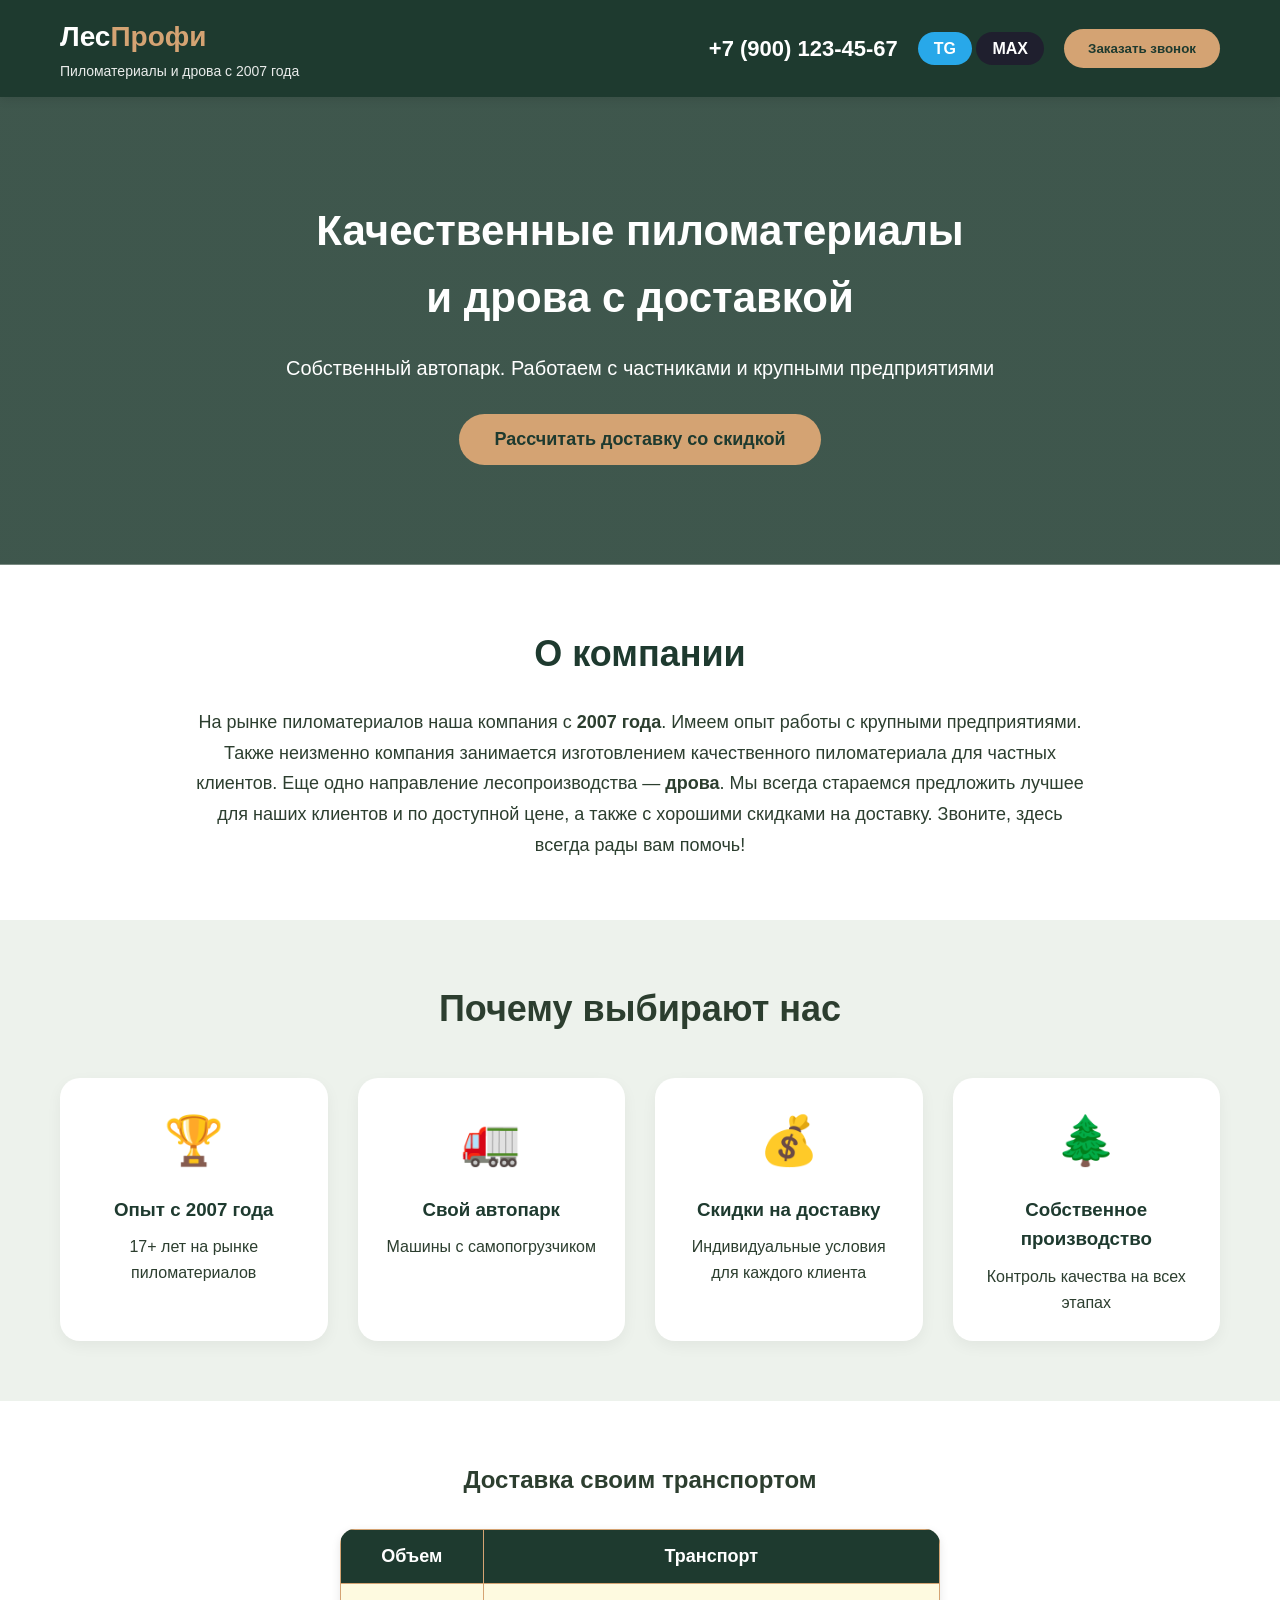
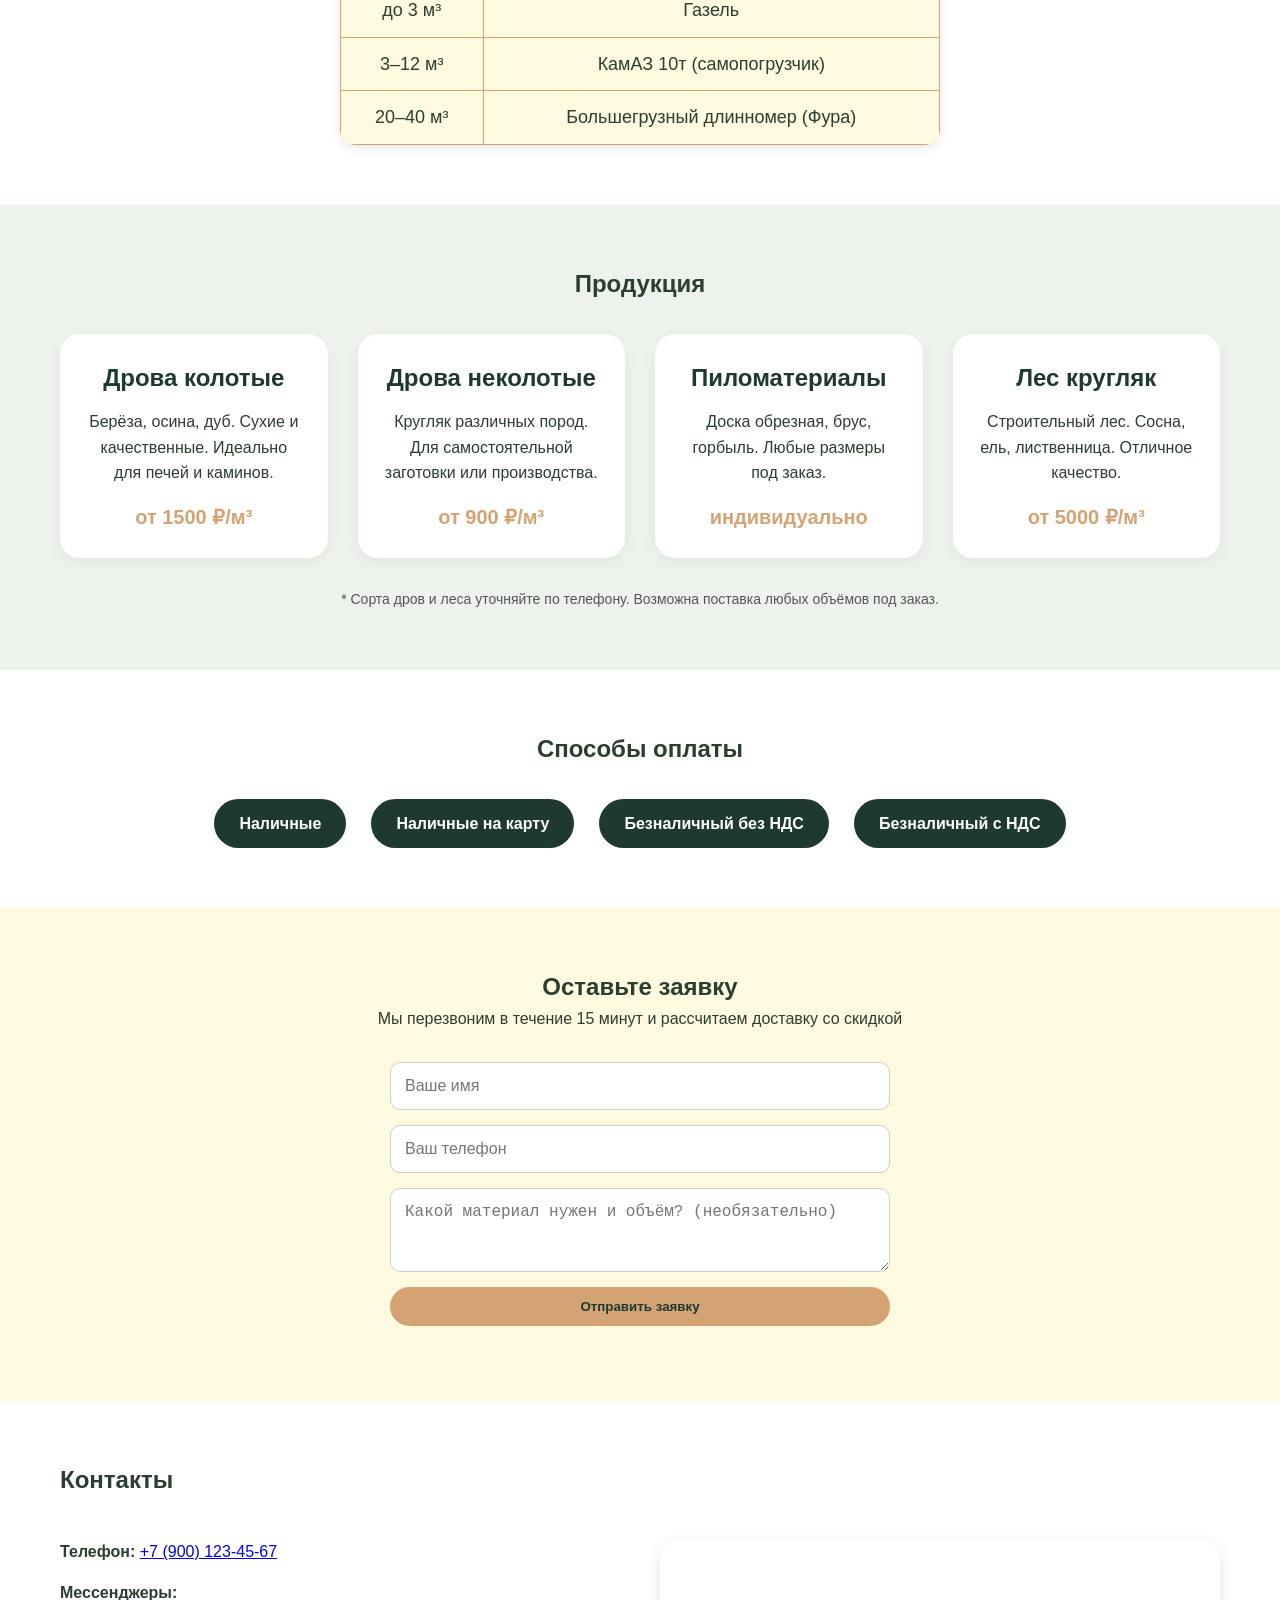
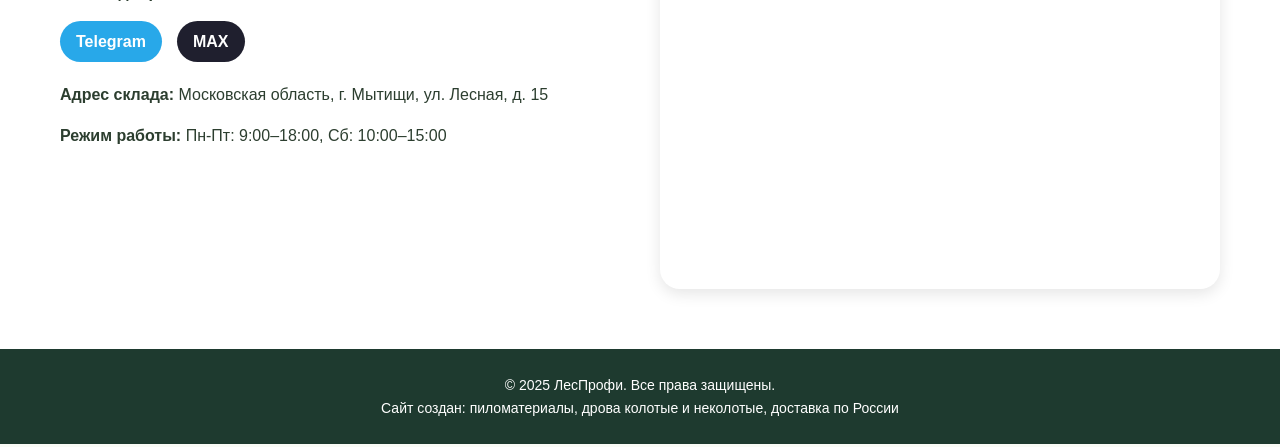
==== index.html @ 60902f4e "first commit" ====
<!DOCTYPE html>
<html lang="ru">
<head>
    <meta charset="UTF-8">
    <meta name="viewport" content="width=device-width, initial-scale=1.0, viewport-fit=cover">
    <title>Пиломатериалы и дрова | Доставка по России</title>
    <link rel="stylesheet" href="style.css">
    <!-- Яндекс Карты -->
    <script src="https://api-maps.yandex.ru/2.1/?apikey=ваш_ключ&lang=ru_RU" type="text/javascript"></script>
</head>
<body>

    <header class="header">
        <div class="container">
            <div class="header-content">
                <div class="logo">
                    <h1>Лес<span>Профи</span></h1>
                    <p>Пиломатериалы и дрова с 2007 года</p>
                </div>
                <div class="header-contacts">
                    <a href="tel:+79001234567" class="phone">+7 (900) 123-45-67</a>
                    <div class="messengers">
                        <a href="https://t.me/lesprofi" target="_blank" class="messenger-link tg" title="Telegram">TG</a>
                        <a href="https://im.max.ru/lesprofi" target="_blank" class="messenger-link max" title="MAX">MAX</a>
                    </div>
                    <button class="callback-btn" id="openFormBtn">Заказать звонок</button>
                </div>
            </div>
        </div>
    </header>

    <main>
        <!-- Герой секция -->
        <section class="hero">
            <div class="container">
                <h2>Качественные пиломатериалы<br>и дрова с доставкой</h2>
                <p>Собственный автопарк. Работаем с частниками и крупными предприятиями</p>
                <button class="hero-btn" id="heroFormBtn">Рассчитать доставку со скидкой</button>
            </div>
        </section>

        <!-- О нас -->
        <section class="about">
            <div class="container">
                <h2>О компании</h2>
                <p class="about-text">На рынке пиломатериалов наша компания с <strong>2007 года</strong>. Имеем опыт работы с крупными предприятиями. Также неизменно компания занимается изготовлением качественного пиломатериала для частных клиентов. Еще одно направление лесопроизводства — <strong>дрова</strong>. Мы всегда стараемся предложить лучшее для наших клиентов и по доступной цене, а также с хорошими скидками на доставку. Звоните, здесь всегда рады вам помочь!</p>
            </div>
        </section>

        <!-- Преимущества -->
        <section class="advantages">
            <div class="container">
                <h2>Почему выбирают нас</h2>
                <div class="advantages-grid">
                    <div class="advantage-item">
                        <div class="advantage-icon">🏆</div>
                        <h3>Опыт с 2007 года</h3>
                        <p>17+ лет на рынке пиломатериалов</p>
                    </div>
                    <div class="advantage-item">
                        <div class="advantage-icon">🚛</div>
                        <h3>Свой автопарк</h3>
                        <p>Машины с самопогрузчиком</p>
                    </div>
                    <div class="advantage-item">
                        <div class="advantage-icon">💰</div>
                        <h3>Скидки на доставку</h3>
                        <p>Индивидуальные условия для каждого клиента</p>
                    </div>
                    <div class="advantage-item">
                        <div class="advantage-icon">🌲</div>
                        <h3>Собственное производство</h3>
                        <p>Контроль качества на всех этапах</p>
                    </div>
                </div>
            </div>
        </section>

        <!-- Доставка (таблица) -->
        <section class="delivery">
            <div class="container">
                <h2>Доставка своим транспортом</h2>
                <table class="delivery-table">
                    <thead>
                        <tr><th>Объем</th><th>Транспорт</th></tr>
                    </thead>
                    <tbody>
                        <tr><td>до 3 м³</td><td>Газель</td></tr>
                        <tr><td>3–12 м³</td><td>КамАЗ 10т (самопогрузчик)</td></tr>
                        <tr><td>20–40 м³</td><td>Большегрузный длинномер (Фура)</td></tr>
                    </tbody>
                </table>
            </div>
        </section>

        <!-- Продукция (лес и дрова) -->
        <section class="products">
            <div class="container">
                <h2>Продукция</h2>
                <div class="products-grid">
                    <div class="product-card">
                        <h3>Дрова колотые</h3>
                        <p>Берёза, осина, дуб. Сухие и качественные. Идеально для печей и каминов.</p>
                        <span class="price">от 1500 ₽/м³</span>
                    </div>
                    <div class="product-card">
                        <h3>Дрова неколотые</h3>
                        <p>Кругляк различных пород. Для самостоятельной заготовки или производства.</p>
                        <span class="price">от 900 ₽/м³</span>
                    </div>
                    <div class="product-card">
                        <h3>Пиломатериалы</h3>
                        <p>Доска обрезная, брус, горбыль. Любые размеры под заказ.</p>
                        <span class="price">индивидуально</span>
                    </div>
                    <div class="product-card">
                        <h3>Лес кругляк</h3>
                        <p>Строительный лес. Сосна, ель, лиственница. Отличное качество.</p>
                        <span class="price">от 5000 ₽/м³</span>
                    </div>
                </div>
                <p class="products-note">* Сорта дров и леса уточняйте по телефону. Возможна поставка любых объёмов под заказ.</p>
            </div>
        </section>

        <!-- Оплата -->
        <section class="payment">
            <div class="container">
                <h2>Способы оплаты</h2>
                <div class="payment-methods">
                    <span>Наличные</span>
                    <span>Наличные на карту</span>
                    <span>Безналичный без НДС</span>
                    <span>Безналичный с НДС</span>
                </div>
            </div>
        </section>

        <!-- Форма обратной связи -->
        <section class="callback-form" id="formSection">
            <div class="container">
                <h2>Оставьте заявку</h2>
                <p>Мы перезвоним в течение 15 минут и рассчитаем доставку со скидкой</p>
                <form id="contactForm">
                    <input type="text" name="name" placeholder="Ваше имя" required>
                    <input type="tel" name="phone" placeholder="Ваш телефон" required>
                    <textarea name="message" placeholder="Какой материал нужен и объём? (необязательно)" rows="3"></textarea>
                    <button type="submit" class="submit-btn">Отправить заявку</button>
                </form>
                <div id="formMessage" class="form-message"></div>
            </div>
        </section>

        <!-- Контакты и карта -->
        <section class="contacts">
            <div class="container">
                <h2>Контакты</h2>
                <div class="contacts-wrapper">
                    <div class="contacts-info">
                        <p><strong>Телефон:</strong> <a href="tel:+79001234567">+7 (900) 123-45-67</a></p>
                        <p><strong>Мессенджеры:</strong></p>
                        <div class="messengers-big">
                            <a href="https://t.me/lesprofi" target="_blank" class="messenger-link tg">Telegram</a>
                            <a href="https://im.max.ru/lesprofi" target="_blank" class="messenger-link max">MAX</a>
                        </div>
                        <p><strong>Адрес склада:</strong> Московская область, г. Мытищи, ул. Лесная, д. 15</p>
                        <p><strong>Режим работы:</strong> Пн-Пт: 9:00–18:00, Сб: 10:00–15:00</p>
                    </div>
                    <div id="map" class="map-container"></div>
                </div>
            </div>
        </section>
    </main>

    <footer class="footer">
        <div class="container">
            <p>© 2025 ЛесПрофи. Все права защищены.</p>
            <p>Сайт создан: пиломатериалы, дрова колотые и неколотые, доставка по России</p>
        </div>
    </footer>

    <!-- Модальное окно формы (дублирует форму для удобства) -->
    <div id="modalForm" class="modal">
        <div class="modal-content">
            <span class="close">&times;</span>
            <h3>Быстрая заявка</h3>
            <form id="modalContactForm">
                <input type="text" name="name" placeholder="Ваше имя" required>
                <input type="tel" name="phone" placeholder="Ваш телефон" required>
                <textarea name="message" placeholder="Объём и тип материала" rows="3"></textarea>
                <button type="submit" class="submit-btn">Перезвоните мне</button>
            </form>
        </div>
    </div>

    <script src="script.js"></script>
</body>
</html>
---- style.css ----
* {
    margin: 0;
    padding: 0;
    box-sizing: border-box;
}

body {
    font-family: 'Segoe UI', Tahoma, Geneva, Verdana, sans-serif;
    line-height: 1.6;
    color: #2c3e2f;
    background-color: #f9fbf6;
}

.container {
    max-width: 1200px;
    margin: 0 auto;
    padding: 0 20px;
}

/* Header */
.header {
    background: #1e3a2f;
    color: white;
    padding: 15px 0;
    position: sticky;
    top: 0;
    z-index: 100;
    box-shadow: 0 2px 10px rgba(0,0,0,0.1);
}

.header-content {
    display: flex;
    justify-content: space-between;
    align-items: center;
    flex-wrap: wrap;
    gap: 20px;
}

.logo h1 {
    font-size: 28px;
}
.logo h1 span {
    color: #d4a373;
}
.logo p {
    font-size: 14px;
    opacity: 0.9;
}

.header-contacts {
    display: flex;
    align-items: center;
    gap: 20px;
    flex-wrap: wrap;
}

.phone {
    color: white;
    text-decoration: none;
    font-size: 22px;
    font-weight: bold;
}
.phone:hover {
    color: #d4a373;
}

.messenger-link {
    text-decoration: none;
    padding: 8px 16px;
    border-radius: 30px;
    font-weight: bold;
    transition: 0.3s;
}
.messenger-link.tg {
    background: #28a8e9;
    color: white;
}
.messenger-link.max {
    background: #1f1f2e;
    color: white;
}
.messenger-link:hover {
    opacity: 0.8;
    transform: scale(1.05);
}

.callback-btn, .hero-btn, .submit-btn {
    background: #d4a373;
    color: #1e3a2f;
    border: none;
    padding: 12px 24px;
    border-radius: 40px;
    font-weight: bold;
    cursor: pointer;
    transition: 0.3s;
}
.callback-btn:hover, .hero-btn:hover, .submit-btn:hover {
    background: #b5835a;
    color: white;
    transform: translateY(-2px);
}

/* Hero */
.hero {
    background: linear-gradient(rgba(30,58,47,0.85), rgba(30,58,47,0.85)), url('https://images.unsplash.com/photo-1542332213-31f873480e1f?w=1200');
    background-size: cover;
    background-position: center;
    color: white;
    text-align: center;
    padding: 100px 20px;
}
.hero h2 {
    font-size: 42px;
    margin-bottom: 20px;
}
.hero p {
    font-size: 20px;
    margin-bottom: 30px;
}
.hero-btn {
    font-size: 18px;
    padding: 15px 35px;
}

/* About */
.about {
    padding: 60px 20px;
    background: white;
    text-align: center;
}
.about h2 {
    font-size: 36px;
    margin-bottom: 25px;
    color: #1e3a2f;
}
.about-text {
    max-width: 900px;
    margin: 0 auto;
    font-size: 18px;
    line-height: 1.7;
}

/* Advantages */
.advantages {
    padding: 60px 20px;
    background: #edf2ec;
    text-align: center;
}
.advantages h2 {
    font-size: 36px;
    margin-bottom: 40px;
}
.advantages-grid {
    display: grid;
    grid-template-columns: repeat(auto-fit, minmax(250px, 1fr));
    gap: 30px;
}
.advantage-item {
    background: white;
    padding: 25px;
    border-radius: 20px;
    box-shadow: 0 5px 15px rgba(0,0,0,0.05);
    transition: 0.3s;
}
.advantage-item:hover {
    transform: translateY(-10px);
}
.advantage-icon {
    font-size: 48px;
    margin-bottom: 15px;
}
.advantage-item h3 {
    margin-bottom: 10px;
    color: #1e3a2f;
}

/* Delivery table */
.delivery {
    padding: 60px 20px;
    background: white;
    text-align: center;
}
.delivery-table {
    width: 100%;
    max-width: 600px;
    margin: 30px auto 0;
    border-collapse: collapse;
    background: #fefae0;
    border-radius: 15px;
    overflow: hidden;
    box-shadow: 0 3px 10px rgba(0,0,0,0.1);
}
.delivery-table th, .delivery-table td {
    border: 1px solid #d4a373;
    padding: 12px;
    font-size: 18px;
}
.delivery-table th {
    background: #1e3a2f;
    color: white;
}

/* Products */
.products {
    padding: 60px 20px;
    background: #edf2ec;
    text-align: center;
}
.products-grid {
    display: grid;
    grid-template-columns: repeat(auto-fit, minmax(260px, 1fr));
    gap: 30px;
    margin: 30px 0;
}
.product-card {
    background: white;
    padding: 25px;
    border-radius: 20px;
    box-shadow: 0 5px 15px rgba(0,0,0,0.05);
}
.product-card h3 {
    color: #1e3a2f;
    margin-bottom: 12px;
    font-size: 24px;
}
.price {
    display: inline-block;
    margin-top: 15px;
    font-weight: bold;
    color: #d4a373;
    font-size: 20px;
}
.products-note {
    font-size: 14px;
    color: #555;
    margin-top: 20px;
}

/* Payment */
.payment {
    padding: 60px 20px;
    background: white;
    text-align: center;
}
.payment-methods {
    display: flex;
    justify-content: center;
    flex-wrap: wrap;
    gap: 25px;
    margin-top: 30px;
}
.payment-methods span {
    background: #1e3a2f;
    color: white;
    padding: 12px 25px;
    border-radius: 50px;
    font-weight: bold;
}

/* Callback form */
.callback-form {
    padding: 60px 20px;
    background: #fefae0;
    text-align: center;
}
#contactForm {
    max-width: 500px;
    margin: 30px auto 0;
    display: flex;
    flex-direction: column;
    gap: 15px;
}
#contactForm input, #contactForm textarea {
    padding: 14px;
    border: 1px solid #ccc;
    border-radius: 10px;
    font-size: 16px;
}
.form-message {
    margin-top: 15px;
    font-weight: bold;
    color: #1e3a2f;
}

/* Contacts & map */
.contacts {
    padding: 60px 20px;
    background: white;
}
.contacts-wrapper {
    display: grid;
    grid-template-columns: 1fr 1fr;
    gap: 40px;
    margin-top: 40px;
}
.contacts-info p {
    margin-bottom: 15px;
}
.messengers-big {
    display: flex;
    gap: 15px;
    margin: 10px 0 20px;
}
.map-container {
    height: 350px;
    border-radius: 20px;
    overflow: hidden;
    box-shadow: 0 5px 15px rgba(0,0,0,0.1);
}

/* Footer */
.footer {
    background: #1e3a2f;
    color: white;
    text-align: center;
    padding: 25px 0;
    font-size: 14px;
}

/* Modal */
.modal {
    display: none;
    position: fixed;
    z-index: 1000;
    left: 0;
    top: 0;
    width: 100%;
    height: 100%;
    background: rgba(0,0,0,0.5);
}
.modal-content {
    background: white;
    margin: 15% auto;
    padding: 30px;
    width: 90%;
    max-width: 450px;
    border-radius: 20px;
    position: relative;
}
.close {
    position: absolute;
    right: 20px;
    top: 15px;
    font-size: 28px;
    cursor: pointer;
}
.modal-content form {
    display: flex;
    flex-direction: column;
    gap: 15px;
    margin-top: 20px;
}
.modal-content input, .modal-content textarea {
    padding: 12px;
    border-radius: 10px;
    border: 1px solid #ccc;
}

/* Responsive */
@media (max-width: 768px) {
    .header-content {
        flex-direction: column;
        text-align: center;
    }
    .hero h2 {
        font-size: 28px;
    }
    .contacts-wrapper {
        grid-template-columns: 1fr;
    }
    .payment-methods {
        gap: 10px;
    }
    .payment-methods span {
        font-size: 14px;
        padding: 8px 16px;
    }
}
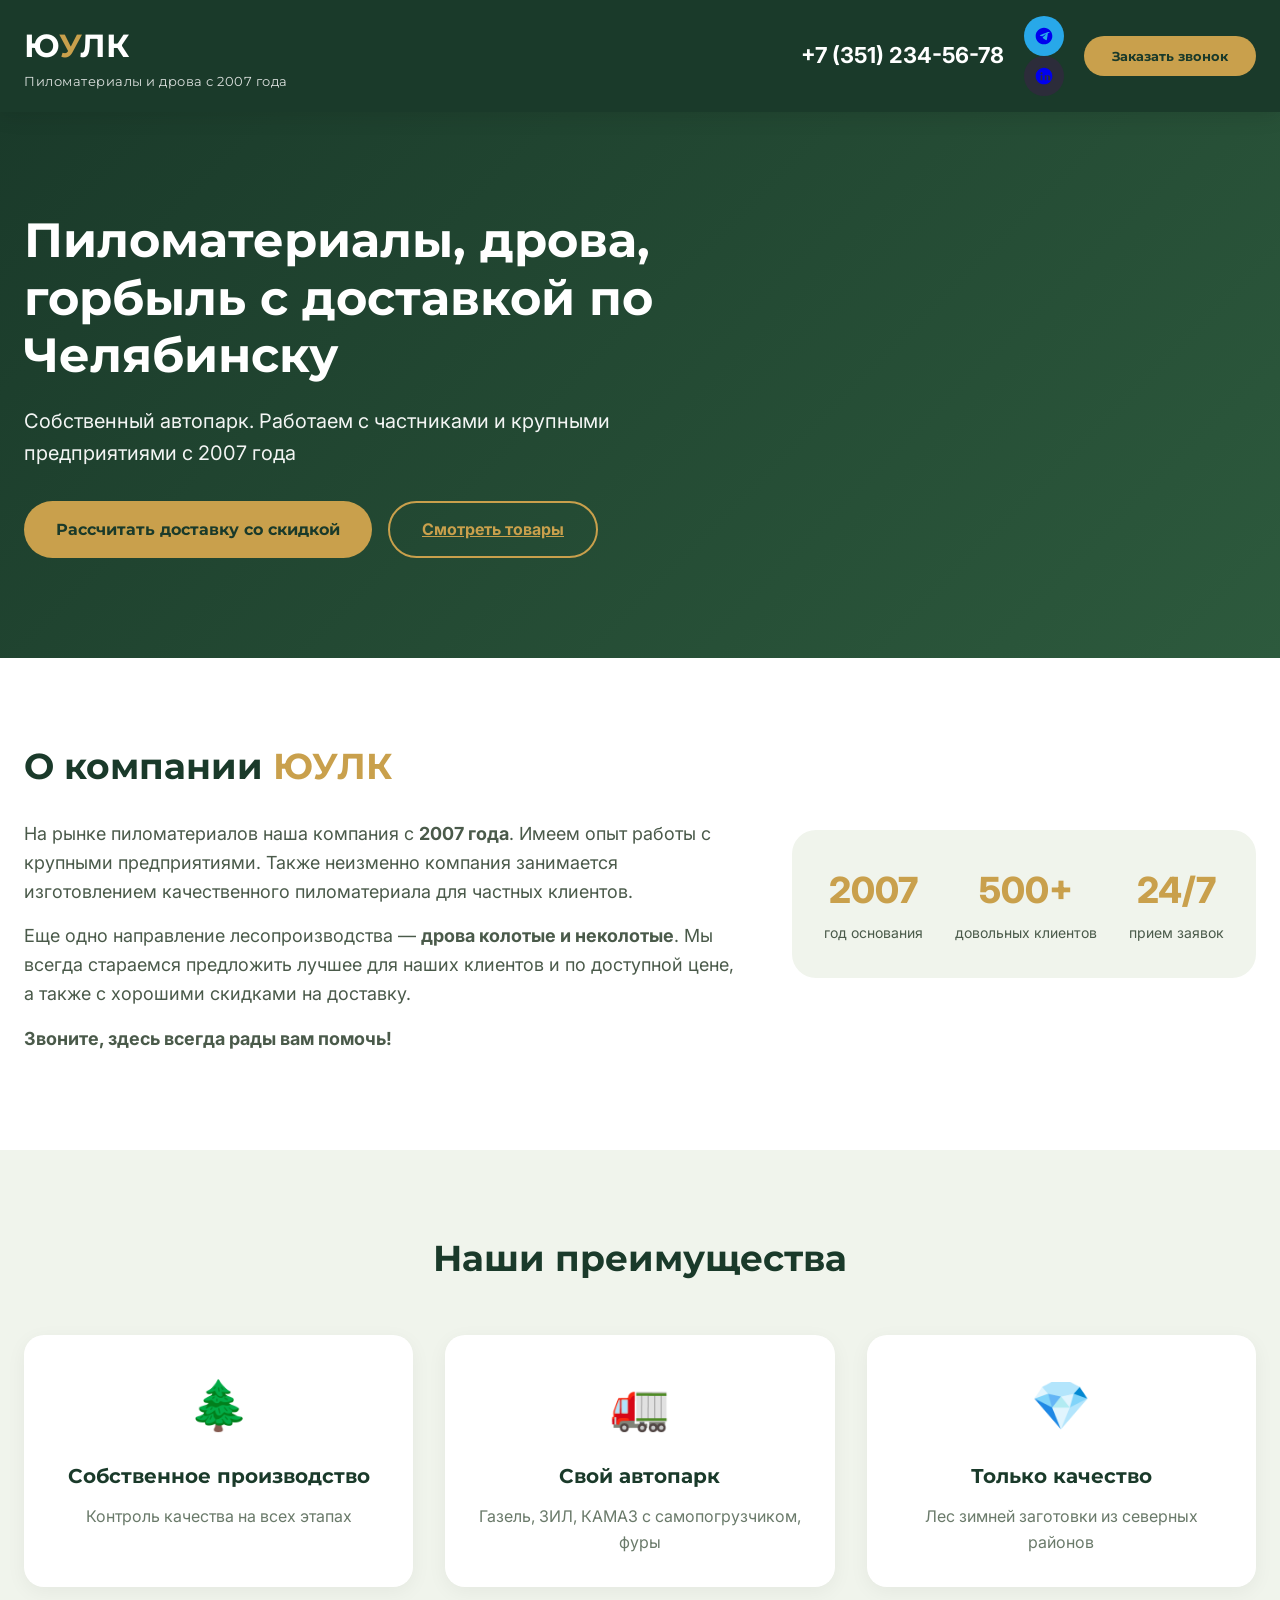
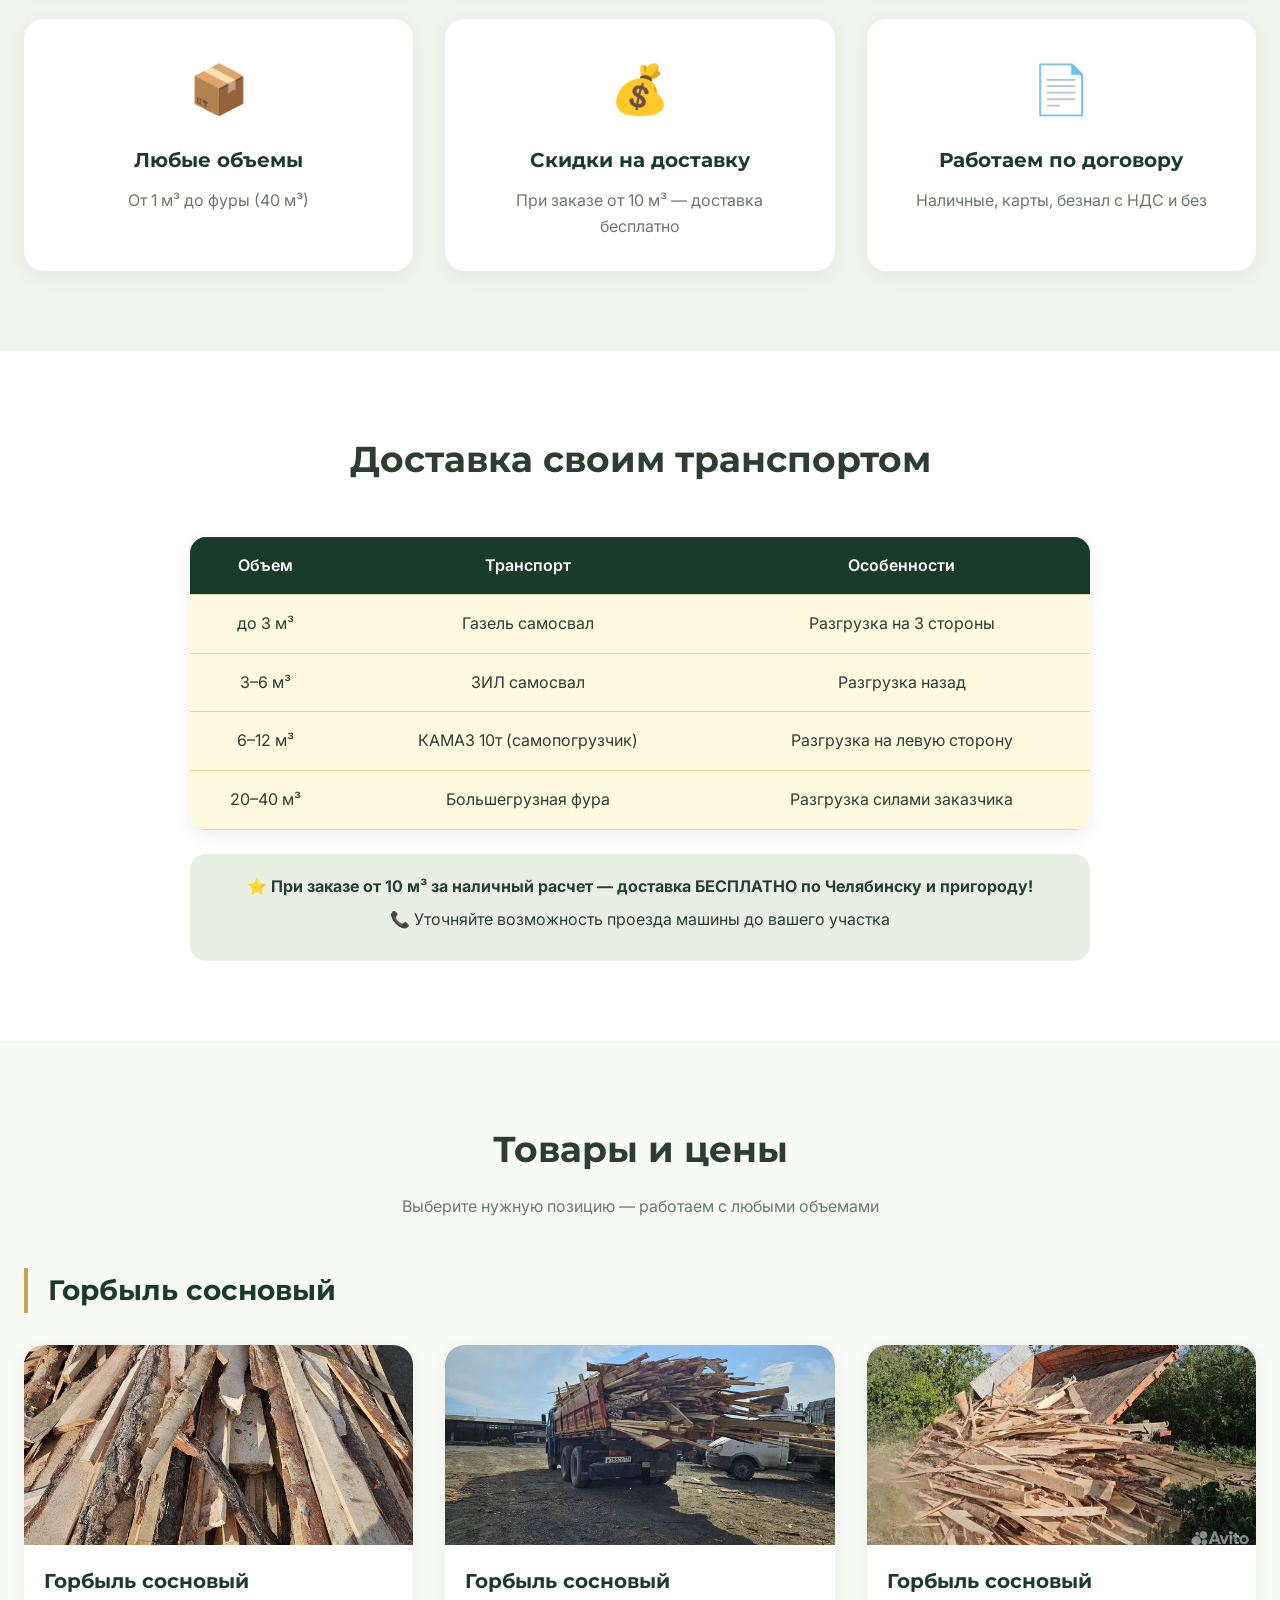
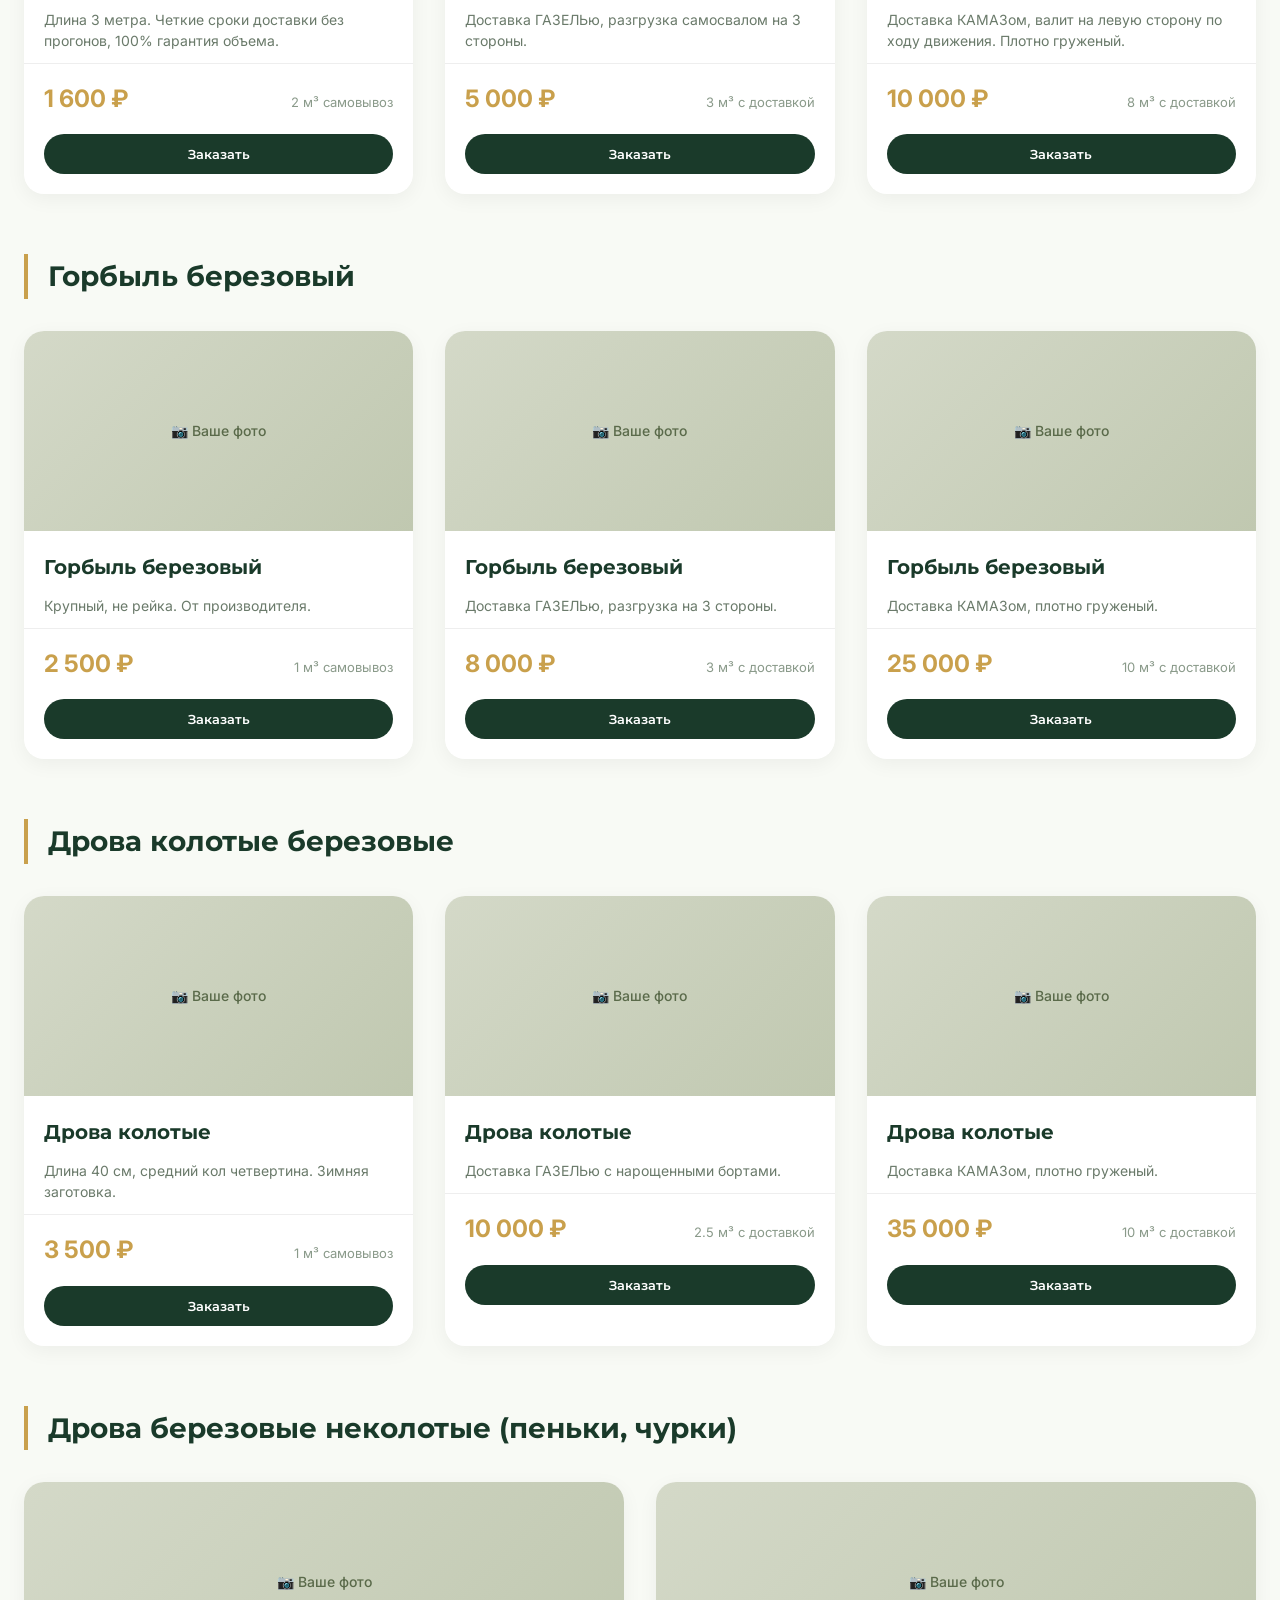
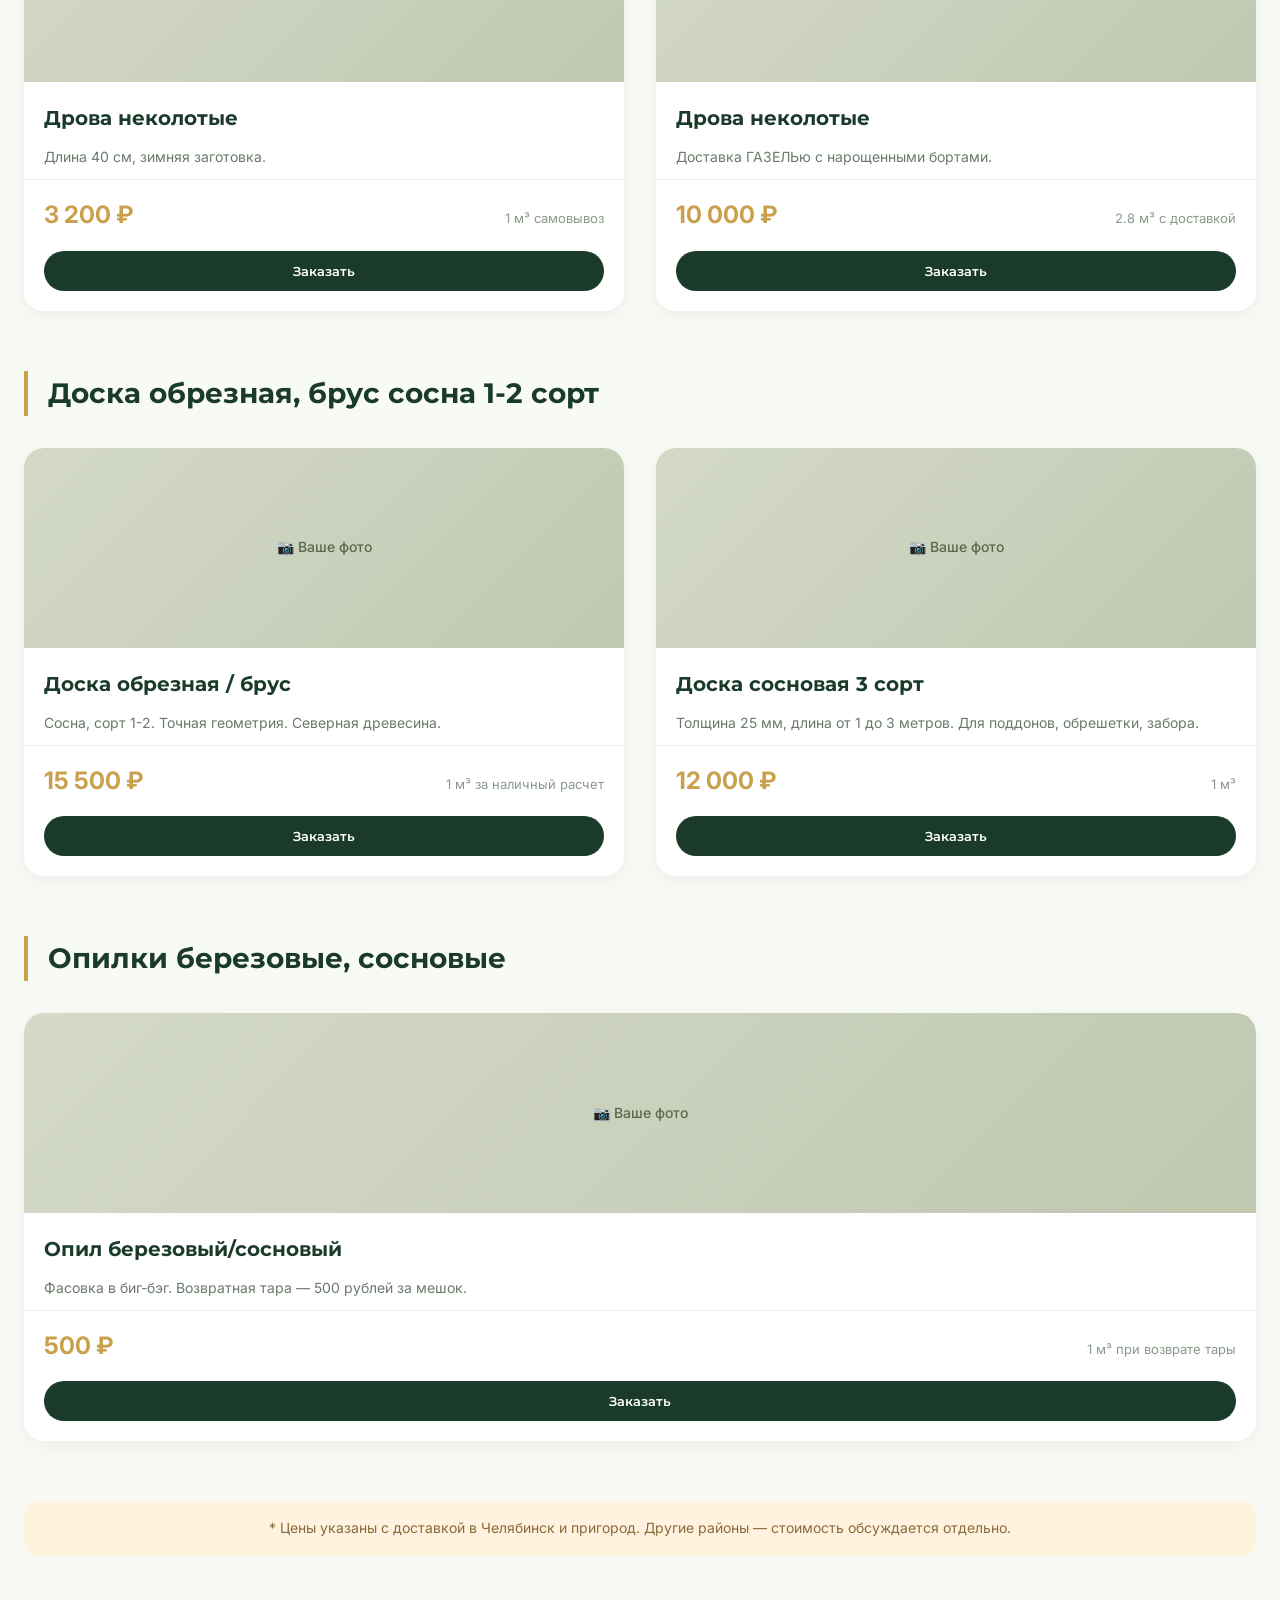
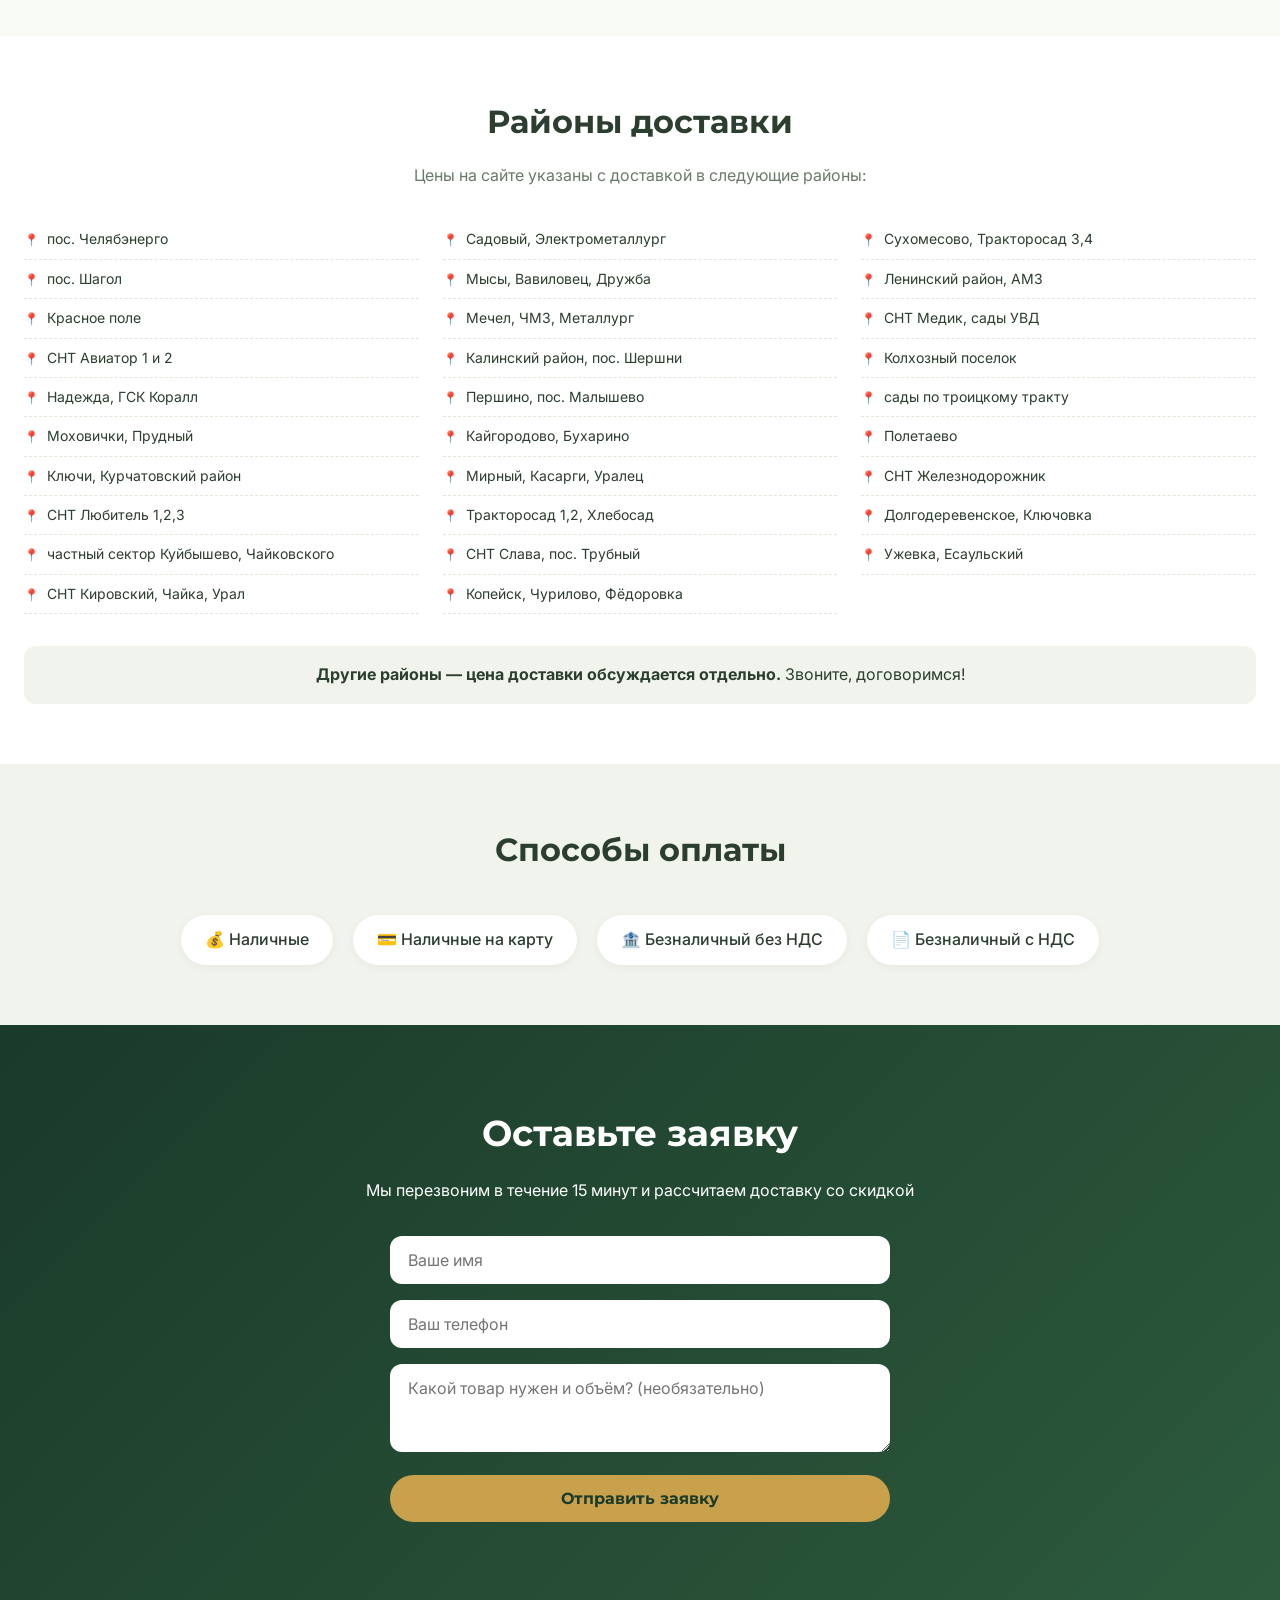
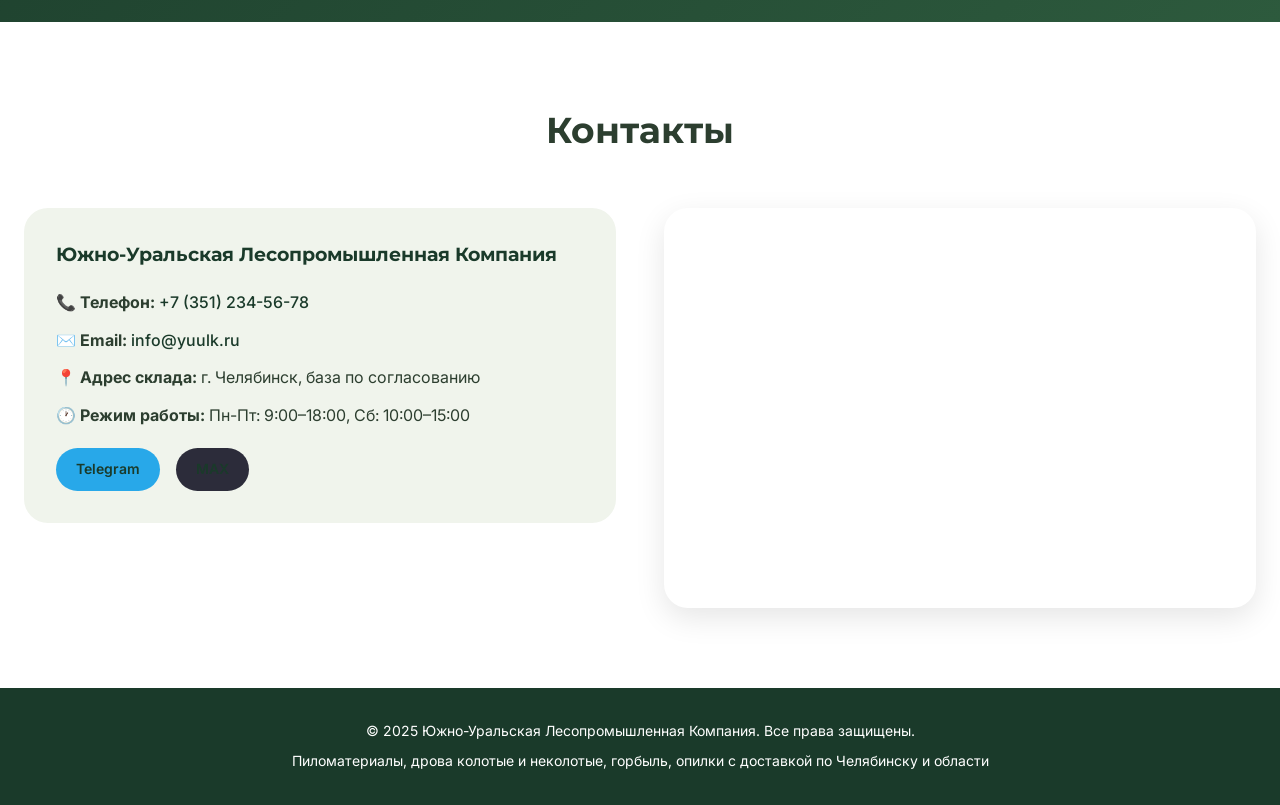
==== commit d99b9761: "all rechange" ====
--- a/index.html
+++ b/index.html
@@ -3,25 +3,75 @@
 <head>
     <meta charset="UTF-8">
     <meta name="viewport" content="width=device-width, initial-scale=1.0, viewport-fit=cover">
-    <title>Пиломатериалы и дрова | Доставка по России</title>
+    
+    <!-- SEO мета-теги -->
+    <title>ЮУЛК | Пиломатериалы, дрова, горбыль, опилки с доставкой Челябинск</title>
+    <meta name="description" content="Пиломатериалы, дрова колотые и неколотые, горбыль сосновый и березовый, опилки. Доставка по Челябинску и области. Собственный автопарк. Работаем с 2007 года.">
+    <meta name="keywords" content="пиломатериалы челябинск, дрова челябинск, горбыль, доска обрезная, брус, опилки, доставка пиломатериалов">
+    <meta name="author" content="Южно-Уральская Лесопромышленная Компания">
+    <meta name="robots" content="index, follow">
+    
+    <!-- Open Graph для соцсетей -->
+    <meta property="og:title" content="ЮУЛК | Пиломатериалы и дрова с доставкой">
+    <meta property="og:description" content="Качественные пиломатериалы, дрова, горбыль. Доставка по Челябинску и области. Свои машины с самопогрузчиком.">
+    <meta property="og:type" content="website">
+    <meta property="og:url" content="https://ваш-сайт.рф">
+    <meta property="og:image" content="https://ваш-сайт.рф/img/og-image.jpg">
+    
+    <!-- Canonical -->
+    <link rel="canonical" href="https://ваш-сайт.рф">
+    
+    <!-- Favicon -->
+    <link rel="icon" type="image/x-icon" href="favicon.ico">
+    
+    <!-- Шрифты -->
+    <link href="https://fonts.googleapis.com/css2?family=Inter:opsz,wght@14..32,300;14..32,400;14..32,500;14..32,600;14..32,700&family=Montserrat:wght@400;500;600;700&display=swap" rel="stylesheet">
+    
+    <!-- CSS -->
     <link rel="stylesheet" href="style.css">
+    
     <!-- Яндекс Карты -->
-    <script src="https://api-maps.yandex.ru/2.1/?apikey=ваш_ключ&lang=ru_RU" type="text/javascript"></script>
+    <script src="https://api-maps.yandex.ru/2.1/?apikey=ваш_ключ&lang=ru_RU"></script>
+    
+    <!-- Schema.org разметка -->
+    <script type="application/ld+json">
+    {
+        "@context": "https://schema.org",
+        "@type": "LocalBusiness",
+        "name": "Южно-Уральская Лесопромышленная Компания",
+        "image": "https://ваш-сайт.рф/img/logo.jpg",
+        "address": {
+            "@type": "PostalAddress",
+            "addressLocality": "Челябинск",
+            "addressRegion": "Челябинская область",
+            "addressCountry": "RU"
+        },
+        "telephone": "+79001234567",
+        "priceRange": "₽500-₽35000",
+        "openingHours": "Пн-Пт 09:00-18:00, Сб 10:00-15:00",
+        "description": "Производство и продажа пиломатериалов, дров, горбыля, опилок с доставкой по Челябинску и области"
+    }
+    </script>
 </head>
 <body>
 
+    <!-- Шапка -->
     <header class="header">
         <div class="container">
             <div class="header-content">
                 <div class="logo">
-                    <h1>Лес<span>Профи</span></h1>
+                    <h1>Ю<span>У</span>ЛК</h1>
                     <p>Пиломатериалы и дрова с 2007 года</p>
                 </div>
                 <div class="header-contacts">
-                    <a href="tel:+79001234567" class="phone">+7 (900) 123-45-67</a>
+                    <a href="tel:+73512345678" class="phone">+7 (351) 234-56-78</a>
                     <div class="messengers">
-                        <a href="https://t.me/lesprofi" target="_blank" class="messenger-link tg" title="Telegram">TG</a>
-                        <a href="https://im.max.ru/lesprofi" target="_blank" class="messenger-link max" title="MAX">MAX</a>
+                        <a href="https://t.me/yuulk" target="_blank" class="messenger-link tg" aria-label="Telegram">
+                            <svg width="20" height="20" viewBox="0 0 24 24" fill="currentColor"><path d="M12 2C6.48 2 2 6.48 2 12s4.48 10 10 10 10-4.48 10-10S17.52 2 12 2zm4.64 6.8c-.15 1.58-.8 5.42-1.13 7.19-.14.75-.42 1-.68 1.03-.58.05-1.02-.38-1.58-.75-.88-.6-1.38-.97-2.23-1.56-.99-.69-.35-1.07.22-1.69.15-.15 2.77-2.54 2.82-2.76.01-.03.02-.14-.07-.2-.09-.06-.22-.04-.32-.02-.13.02-2.19 1.39-3.08 1.96-.29.19-.55.28-.79.28-.26 0-.68-.13-1.01-.24-.41-.13-.87-.29-1.25-.44-.45-.18-.86-.52-.01-.84 2.35-1.02 5.3-2.11 7.12-2.79 1.94-.73 2.64-.79 3.1-.79.2 0 .52.04.75.24.17.15.22.36.23.51-.01.06.01.12 0 .18z"/></svg>
+                        </a>
+                        <a href="https://im.max.ru/yuulk" target="_blank" class="messenger-link max" aria-label="MAX">
+                            <svg width="20" height="20" viewBox="0 0 24 24" fill="currentColor"><path d="M12 2C6.48 2 2 6.48 2 12s4.48 10 10 10 10-4.48 10-10S17.52 2 12 2zm-2 15h-2v-6h2v6zm-1-7c-.66 0-1.2-.54-1.2-1.2 0-.66.54-1.2 1.2-1.2.66 0 1.2.54 1.2 1.2 0 .66-.54 1.2-1.2 1.2zm10 7h-2v-4c0-.55-.45-1-1-1s-1 .45-1 1v4h-2v-6h2v1.2c.5-.8 1.5-1.3 2.5-1 1.2.3 2 1.3 2 2.5v3.3z"/></svg>
+                        </a>
                     </div>
                     <button class="callback-btn" id="openFormBtn">Заказать звонок</button>
                 </div>
@@ -33,93 +83,377 @@
         <!-- Герой секция -->
         <section class="hero">
             <div class="container">
-                <h2>Качественные пиломатериалы<br>и дрова с доставкой</h2>
-                <p>Собственный автопарк. Работаем с частниками и крупными предприятиями</p>
-                <button class="hero-btn" id="heroFormBtn">Рассчитать доставку со скидкой</button>
-            </div>
-        </section>
-
-        <!-- О нас -->
+                <div class="hero-content">
+                    <h1>Пиломатериалы, дрова, горбыль с доставкой по Челябинску</h1>
+                    <p>Собственный автопарк. Работаем с частниками и крупными предприятиями с 2007 года</p>
+                    <div class="hero-buttons">
+                        <button class="hero-btn" id="heroFormBtn">Рассчитать доставку со скидкой</button>
+                        <a href="#products" class="hero-btn secondary">Смотреть товары</a>
+                    </div>
+                </div>
+            </div>
+        </section>
+
+        <!-- О компании -->
         <section class="about">
             <div class="container">
-                <h2>О компании</h2>
-                <p class="about-text">На рынке пиломатериалов наша компания с <strong>2007 года</strong>. Имеем опыт работы с крупными предприятиями. Также неизменно компания занимается изготовлением качественного пиломатериала для частных клиентов. Еще одно направление лесопроизводства — <strong>дрова</strong>. Мы всегда стараемся предложить лучшее для наших клиентов и по доступной цене, а также с хорошими скидками на доставку. Звоните, здесь всегда рады вам помочь!</p>
+                <div class="about-grid">
+                    <div class="about-text">
+                        <h2>О компании <span class="accent">ЮУЛК</span></h2>
+                        <p>На рынке пиломатериалов наша компания с <strong>2007 года</strong>. Имеем опыт работы с крупными предприятиями. Также неизменно компания занимается изготовлением качественного пиломатериала для частных клиентов.</p>
+                        <p>Еще одно направление лесопроизводства — <strong>дрова колотые и неколотые</strong>. Мы всегда стараемся предложить лучшее для наших клиентов и по доступной цене, а также с хорошими скидками на доставку.</p>
+                        <p><strong>Звоните, здесь всегда рады вам помочь!</strong></p>
+                    </div>
+                    <div class="about-stats">
+                        <div class="stat">
+                            <span class="stat-number">2007</span>
+                            <span class="stat-label">год основания</span>
+                        </div>
+                        <div class="stat">
+                            <span class="stat-number">500+</span>
+                            <span class="stat-label">довольных клиентов</span>
+                        </div>
+                        <div class="stat">
+                            <span class="stat-number">24/7</span>
+                            <span class="stat-label">прием заявок</span>
+                        </div>
+                    </div>
+                </div>
             </div>
         </section>
 
         <!-- Преимущества -->
         <section class="advantages">
             <div class="container">
-                <h2>Почему выбирают нас</h2>
+                <h2>Наши преимущества</h2>
                 <div class="advantages-grid">
-                    <div class="advantage-item">
-                        <div class="advantage-icon">🏆</div>
-                        <h3>Опыт с 2007 года</h3>
-                        <p>17+ лет на рынке пиломатериалов</p>
-                    </div>
-                    <div class="advantage-item">
-                        <div class="advantage-icon">🚛</div>
-                        <h3>Свой автопарк</h3>
-                        <p>Машины с самопогрузчиком</p>
-                    </div>
-                    <div class="advantage-item">
-                        <div class="advantage-icon">💰</div>
-                        <h3>Скидки на доставку</h3>
-                        <p>Индивидуальные условия для каждого клиента</p>
-                    </div>
                     <div class="advantage-item">
                         <div class="advantage-icon">🌲</div>
                         <h3>Собственное производство</h3>
                         <p>Контроль качества на всех этапах</p>
                     </div>
-                </div>
-            </div>
-        </section>
-
-        <!-- Доставка (таблица) -->
+                    <div class="advantage-item">
+                        <div class="advantage-icon">🚛</div>
+                        <h3>Свой автопарк</h3>
+                        <p>Газель, ЗИЛ, КАМАЗ с самопогрузчиком, фуры</p>
+                    </div>
+                    <div class="advantage-item">
+                        <div class="advantage-icon">💎</div>
+                        <h3>Только качество</h3>
+                        <p>Лес зимней заготовки из северных районов</p>
+                    </div>
+                    <div class="advantage-item">
+                        <div class="advantage-icon">📦</div>
+                        <h3>Любые объемы</h3>
+                        <p>От 1 м³ до фуры (40 м³)</p>
+                    </div>
+                    <div class="advantage-item">
+                        <div class="advantage-icon">💰</div>
+                        <h3>Скидки на доставку</h3>
+                        <p>При заказе от 10 м³ — доставка бесплатно</p>
+                    </div>
+                    <div class="advantage-item">
+                        <div class="advantage-icon">📄</div>
+                        <h3>Работаем по договору</h3>
+                        <p>Наличные, карты, безнал с НДС и без</p>
+                    </div>
+                </div>
+            </div>
+        </section>
+
+        <!-- Таблица доставки -->
         <section class="delivery">
             <div class="container">
                 <h2>Доставка своим транспортом</h2>
-                <table class="delivery-table">
-                    <thead>
-                        <tr><th>Объем</th><th>Транспорт</th></tr>
-                    </thead>
-                    <tbody>
-                        <tr><td>до 3 м³</td><td>Газель</td></tr>
-                        <tr><td>3–12 м³</td><td>КамАЗ 10т (самопогрузчик)</td></tr>
-                        <tr><td>20–40 м³</td><td>Большегрузный длинномер (Фура)</td></tr>
-                    </tbody>
-                </table>
-            </div>
-        </section>
-
-        <!-- Продукция (лес и дрова) -->
-        <section class="products">
-            <div class="container">
-                <h2>Продукция</h2>
-                <div class="products-grid">
-                    <div class="product-card">
-                        <h3>Дрова колотые</h3>
-                        <p>Берёза, осина, дуб. Сухие и качественные. Идеально для печей и каминов.</p>
-                        <span class="price">от 1500 ₽/м³</span>
-                    </div>
-                    <div class="product-card">
-                        <h3>Дрова неколотые</h3>
-                        <p>Кругляк различных пород. Для самостоятельной заготовки или производства.</p>
-                        <span class="price">от 900 ₽/м³</span>
-                    </div>
-                    <div class="product-card">
-                        <h3>Пиломатериалы</h3>
-                        <p>Доска обрезная, брус, горбыль. Любые размеры под заказ.</p>
-                        <span class="price">индивидуально</span>
-                    </div>
-                    <div class="product-card">
-                        <h3>Лес кругляк</h3>
-                        <p>Строительный лес. Сосна, ель, лиственница. Отличное качество.</p>
-                        <span class="price">от 5000 ₽/м³</span>
-                    </div>
-                </div>
-                <p class="products-note">* Сорта дров и леса уточняйте по телефону. Возможна поставка любых объёмов под заказ.</p>
+                <div class="delivery-wrapper">
+                    <table class="delivery-table">
+                        <thead>
+                            <tr><th>Объем</th><th>Транспорт</th><th>Особенности</th></tr>
+                        </thead>
+                        <tbody>
+                            <tr><td>до 3 м³</td><td>Газель самосвал</td><td>Разгрузка на 3 стороны</td></tr>
+                            <tr><td>3–6 м³</td><td>ЗИЛ самосвал</td><td>Разгрузка назад</td></tr>
+                            <tr><td>6–12 м³</td><td>КАМАЗ 10т (самопогрузчик)</td><td>Разгрузка на левую сторону</td></tr>
+                            <tr><td>20–40 м³</td><td>Большегрузная фура</td><td>Разгрузка силами заказчика</td></tr>
+                        </tbody>
+                    </table>
+                    <div class="delivery-note">
+                        <p>⭐ <strong>При заказе от 10 м³ за наличный расчет — доставка БЕСПЛАТНО по Челябинску и пригороду!</strong></p>
+                        <p>📞 Уточняйте возможность проезда машины до вашего участка</p>
+                    </div>
+                </div>
+            </div>
+        </section>
+
+        <!-- Товары -->
+        <section class="products" id="products">
+            <div class="container">
+                <h2>Товары и цены</h2>
+                <p class="products-subtitle">Выберите нужную позицию — работаем с любыми объемами</p>
+                
+                <!-- Горбыль сосновый -->
+                <div class="product-category">
+                    <h3>Горбыль сосновый</h3>
+                    <div class="products-grid">
+                        <div class="product-card">
+                            <div class="product-image-placeholder">
+                                <img src="img/gorbyl-sosna-1.jpg" alt="Горбыль сосновый 2 м³">
+                            </div>
+                            <h4>Горбыль сосновый</h4>
+                            <p class="product-desc">Длина 3 метра. Четкие сроки доставки без прогонов, 100% гарантия объема.</p>
+                            <div class="product-price">
+                                <span class="price-value">1 600 ₽</span>
+                                <span class="price-note">2 м³ самовывоз</span>
+                            </div>
+                            <button class="product-btn" data-product="Горбыль сосновый 2м³">Заказать</button>
+                        </div>
+                        <div class="product-card">
+                            <div class="product-image-placeholder">
+                                <img src="img/gorbyl-sosna-2.jpg" alt="Горбыль сосновый 3 м³">
+                            </div>
+                            <h4>Горбыль сосновый</h4>
+                            <p class="product-desc">Доставка ГАЗЕЛЬю, разгрузка самосвалом на 3 стороны.</p>
+                            <div class="product-price">
+                                <span class="price-value">5 000 ₽</span>
+                                <span class="price-note">3 м³ с доставкой</span>
+                            </div>
+                            <button class="product-btn" data-product="Горбыль сосновый 3м³ с доставкой">Заказать</button>
+                        </div>
+                        <div class="product-card">
+                            <div class="product-image-placeholder">
+                                <img src="img/gorbyl-sosna-3.jpg" alt="Горбыль сосновый 8 м³">
+                            </div>
+                            <h4>Горбыль сосновый</h4>
+                            <p class="product-desc">Доставка КАМАЗом, валит на левую сторону по ходу движения. Плотно груженый.</p>
+                            <div class="product-price">
+                                <span class="price-value">10 000 ₽</span>
+                                <span class="price-note">8 м³ с доставкой</span>
+                            </div>
+                            <button class="product-btn" data-product="Горбыль сосновый 8м³ с доставкой">Заказать</button>
+                        </div>
+                    </div>
+                </div>
+
+                <!-- Горбыль березовый -->
+                <div class="product-category">
+                    <h3>Горбыль березовый</h3>
+                    <div class="products-grid">
+                        <div class="product-card">
+                            <div class="product-image-placeholder">
+                                <span>📷 Ваше фото</span>
+                            </div>
+                            <h4>Горбыль березовый</h4>
+                            <p class="product-desc">Крупный, не рейка. От производителя.</p>
+                            <div class="product-price">
+                                <span class="price-value">2 500 ₽</span>
+                                <span class="price-note">1 м³ самовывоз</span>
+                            </div>
+                            <button class="product-btn" data-product="Горбыль березовый 1м³">Заказать</button>
+                        </div>
+                        <div class="product-card">
+                            <div class="product-image-placeholder">
+                                <span>📷 Ваше фото</span>
+                            </div>
+                            <h4>Горбыль березовый</h4>
+                            <p class="product-desc">Доставка ГАЗЕЛЬю, разгрузка на 3 стороны.</p>
+                            <div class="product-price">
+                                <span class="price-value">8 000 ₽</span>
+                                <span class="price-note">3 м³ с доставкой</span>
+                            </div>
+                            <button class="product-btn" data-product="Горбыль березовый 3м³ с доставкой">Заказать</button>
+                        </div>
+                        <div class="product-card">
+                            <div class="product-image-placeholder">
+                                <span>📷 Ваше фото</span>
+                            </div>
+                            <h4>Горбыль березовый</h4>
+                            <p class="product-desc">Доставка КАМАЗом, плотно груженый.</p>
+                            <div class="product-price">
+                                <span class="price-value">25 000 ₽</span>
+                                <span class="price-note">10 м³ с доставкой</span>
+                            </div>
+                            <button class="product-btn" data-product="Горбыль березовый 10м³ с доставкой">Заказать</button>
+                        </div>
+                    </div>
+                </div>
+
+                <!-- Дрова колотые -->
+                <div class="product-category">
+                    <h3>Дрова колотые березовые</h3>
+                    <div class="products-grid">
+                        <div class="product-card">
+                            <div class="product-image-placeholder">
+                                <span>📷 Ваше фото</span>
+                            </div>
+                            <h4>Дрова колотые</h4>
+                            <p class="product-desc">Длина 40 см, средний кол четвертина. Зимняя заготовка.</p>
+                            <div class="product-price">
+                                <span class="price-value">3 500 ₽</span>
+                                <span class="price-note">1 м³ самовывоз</span>
+                            </div>
+                            <button class="product-btn" data-product="Дрова колотые 1м³">Заказать</button>
+                        </div>
+                        <div class="product-card">
+                            <div class="product-image-placeholder">
+                                <span>📷 Ваше фото</span>
+                            </div>
+                            <h4>Дрова колотые</h4>
+                            <p class="product-desc">Доставка ГАЗЕЛЬю с нарощенными бортами.</p>
+                            <div class="product-price">
+                                <span class="price-value">10 000 ₽</span>
+                                <span class="price-note">2.5 м³ с доставкой</span>
+                            </div>
+                            <button class="product-btn" data-product="Дрова колотые 2.5м³ с доставкой">Заказать</button>
+                        </div>
+                        <div class="product-card">
+                            <div class="product-image-placeholder">
+                                <span>📷 Ваше фото</span>
+                            </div>
+                            <h4>Дрова колотые</h4>
+                            <p class="product-desc">Доставка КАМАЗом, плотно груженый.</p>
+                            <div class="product-price">
+                                <span class="price-value">35 000 ₽</span>
+                                <span class="price-note">10 м³ с доставкой</span>
+                            </div>
+                            <button class="product-btn" data-product="Дрова колотые 10м³ с доставкой">Заказать</button>
+                        </div>
+                    </div>
+                </div>
+
+                <!-- Дрова неколотые -->
+                <div class="product-category">
+                    <h3>Дрова березовые неколотые (пеньки, чурки)</h3>
+                    <div class="products-grid">
+                        <div class="product-card">
+                            <div class="product-image-placeholder">
+                                <span>📷 Ваше фото</span>
+                            </div>
+                            <h4>Дрова неколотые</h4>
+                            <p class="product-desc">Длина 40 см, зимняя заготовка.</p>
+                            <div class="product-price">
+                                <span class="price-value">3 200 ₽</span>
+                                <span class="price-note">1 м³ самовывоз</span>
+                            </div>
+                            <button class="product-btn" data-product="Дрова неколотые 1м³">Заказать</button>
+                        </div>
+                        <div class="product-card">
+                            <div class="product-image-placeholder">
+                                <span>📷 Ваше фото</span>
+                            </div>
+                            <h4>Дрова неколотые</h4>
+                            <p class="product-desc">Доставка ГАЗЕЛЬю с нарощенными бортами.</p>
+                            <div class="product-price">
+                                <span class="price-value">10 000 ₽</span>
+                                <span class="price-note">2.8 м³ с доставкой</span>
+                            </div>
+                            <button class="product-btn" data-product="Дрова неколотые 2.8м³ с доставкой">Заказать</button>
+                        </div>
+                    </div>
+                </div>
+
+                <!-- Доска обрезная / брус -->
+                <div class="product-category">
+                    <h3>Доска обрезная, брус сосна 1-2 сорт</h3>
+                    <div class="products-grid">
+                        <div class="product-card">
+                            <div class="product-image-placeholder">
+                                <span>📷 Ваше фото</span>
+                            </div>
+                            <h4>Доска обрезная / брус</h4>
+                            <p class="product-desc">Сосна, сорт 1-2. Точная геометрия. Северная древесина.</p>
+                            <div class="product-price">
+                                <span class="price-value">15 500 ₽</span>
+                                <span class="price-note">1 м³ за наличный расчет</span>
+                            </div>
+                            <button class="product-btn" data-product="Доска обрезная/брус 1м³">Заказать</button>
+                        </div>
+                        <div class="product-card">
+                            <div class="product-image-placeholder">
+                                <span>📷 Ваше фото</span>
+                            </div>
+                            <h4>Доска сосновая 3 сорт</h4>
+                            <p class="product-desc">Толщина 25 мм, длина от 1 до 3 метров. Для поддонов, обрешетки, забора.</p>
+                            <div class="product-price">
+                                <span class="price-value">12 000 ₽</span>
+                                <span class="price-note">1 м³</span>
+                            </div>
+                            <button class="product-btn" data-product="Доска сосновая 3 сорт 1м³">Заказать</button>
+                        </div>
+                    </div>
+                </div>
+
+                <!-- Опилки -->
+                <div class="product-category">
+                    <h3>Опилки березовые, сосновые</h3>
+                    <div class="products-grid">
+                        <div class="product-card">
+                            <div class="product-image-placeholder">
+                                <span>📷 Ваше фото</span>
+                            </div>
+                            <h4>Опил березовый/сосновый</h4>
+                            <p class="product-desc">Фасовка в биг-бэг. Возвратная тара — 500 рублей за мешок.</p>
+                            <div class="product-price">
+                                <span class="price-value">500 ₽</span>
+                                <span class="price-note">1 м³ при возврате тары</span>
+                            </div>
+                            <button class="product-btn" data-product="Опил в биг-бэге">Заказать</button>
+                        </div>
+                    </div>
+                </div>
+
+                <p class="products-note">* Цены указаны с доставкой в Челябинск и пригород. Другие районы — стоимость обсуждается отдельно.</p>
+            </div>
+        </section>
+
+        <!-- Зоны доставки -->
+        <section class="delivery-zones">
+            <div class="container">
+                <h2>Районы доставки</h2>
+                <p class="subtitle">Цены на сайте указаны с доставкой в следующие районы:</p>
+                <div class="zones-grid">
+                    <div class="zone-column">
+                        <ul>
+                            <li>пос. Челябэнерго</li>
+                            <li>пос. Шагол</li>
+                            <li>Красное поле</li>
+                            <li>СНТ Авиатор 1 и 2</li>
+                            <li>Надежда, ГСК Коралл</li>
+                            <li>Моховички, Прудный</li>
+                            <li>Ключи, Курчатовский район</li>
+                            <li>СНТ Любитель 1,2,3</li>
+                            <li>частный сектор Куйбышево, Чайковского</li>
+                            <li>СНТ Кировский, Чайка, Урал</li>
+                        </ul>
+                    </div>
+                    <div class="zone-column">
+                        <ul>
+                            <li>Садовый, Электрометаллург</li>
+                            <li>Мысы, Вавиловец, Дружба</li>
+                            <li>Мечел, ЧМЗ, Металлург</li>
+                            <li>Калинский район, пос. Шершни</li>
+                            <li>Першино, пос. Малышево</li>
+                            <li>Кайгородово, Бухарино</li>
+                            <li>Мирный, Касарги, Уралец</li>
+                            <li>Тракторосад 1,2, Хлебосад</li>
+                            <li>СНТ Слава, пос. Трубный</li>
+                            <li>Копейск, Чурилово, Фёдоровка</li>
+                        </ul>
+                    </div>
+                    <div class="zone-column">
+                        <ul>
+                            <li>Сухомесово, Тракторосад 3,4</li>
+                            <li>Ленинский район, АМЗ</li>
+                            <li>СНТ Медик, сады УВД</li>
+                            <li>Колхозный поселок</li>
+                            <li>сады по троицкому тракту</li>
+                            <li>Полетаево</li>
+                            <li>СНТ Железнодорожник</li>
+                            <li>Долгодеревенское, Ключовка</li>
+                            <li>Ужевка, Есаульский</li>
+                        </ul>
+                    </div>
+                </div>
+                <p class="zones-note"><strong>Другие районы — цена доставки обсуждается отдельно.</strong> Звоните, договоримся!</p>
             </div>
         </section>
 
@@ -128,10 +462,10 @@
             <div class="container">
                 <h2>Способы оплаты</h2>
                 <div class="payment-methods">
-                    <span>Наличные</span>
-                    <span>Наличные на карту</span>
-                    <span>Безналичный без НДС</span>
-                    <span>Безналичный с НДС</span>
+                    <div class="payment-item">💰 Наличные</div>
+                    <div class="payment-item">💳 Наличные на карту</div>
+                    <div class="payment-item">🏦 Безналичный без НДС</div>
+                    <div class="payment-item">📄 Безналичный с НДС</div>
                 </div>
             </div>
         </section>
@@ -141,10 +475,16 @@
             <div class="container">
                 <h2>Оставьте заявку</h2>
                 <p>Мы перезвоним в течение 15 минут и рассчитаем доставку со скидкой</p>
-                <form id="contactForm">
-                    <input type="text" name="name" placeholder="Ваше имя" required>
-                    <input type="tel" name="phone" placeholder="Ваш телефон" required>
-                    <textarea name="message" placeholder="Какой материал нужен и объём? (необязательно)" rows="3"></textarea>
+                <form id="contactForm" class="feedback-form">
+                    <div class="form-group">
+                        <input type="text" name="name" placeholder="Ваше имя" required>
+                    </div>
+                    <div class="form-group">
+                        <input type="tel" name="phone" placeholder="Ваш телефон" required>
+                    </div>
+                    <div class="form-group">
+                        <textarea name="message" placeholder="Какой товар нужен и объём? (необязательно)" rows="3"></textarea>
+                    </div>
                     <button type="submit" class="submit-btn">Отправить заявку</button>
                 </form>
                 <div id="formMessage" class="form-message"></div>
@@ -157,14 +497,17 @@
                 <h2>Контакты</h2>
                 <div class="contacts-wrapper">
                     <div class="contacts-info">
-                        <p><strong>Телефон:</strong> <a href="tel:+79001234567">+7 (900) 123-45-67</a></p>
-                        <p><strong>Мессенджеры:</strong></p>
-                        <div class="messengers-big">
-                            <a href="https://t.me/lesprofi" target="_blank" class="messenger-link tg">Telegram</a>
-                            <a href="https://im.max.ru/lesprofi" target="_blank" class="messenger-link max">MAX</a>
-                        </div>
-                        <p><strong>Адрес склада:</strong> Московская область, г. Мытищи, ул. Лесная, д. 15</p>
-                        <p><strong>Режим работы:</strong> Пн-Пт: 9:00–18:00, Сб: 10:00–15:00</p>
+                        <div class="contact-card">
+                            <h3>Южно-Уральская Лесопромышленная Компания</h3>
+                            <p><strong>📞 Телефон:</strong> <a href="tel:+73512345678">+7 (351) 234-56-78</a></p>
+                            <p><strong>✉️ Email:</strong> <a href="mailto:info@yuulk.ru">info@yuulk.ru</a></p>
+                            <p><strong>📍 Адрес склада:</strong> г. Челябинск, база по согласованию</p>
+                            <p><strong>🕐 Режим работы:</strong> Пн-Пт: 9:00–18:00, Сб: 10:00–15:00</p>
+                            <div class="messengers-big">
+                                <a href="https://t.me/yuulk" target="_blank" class="messenger-link tg">Telegram</a>
+                                <a href="https://im.max.ru/yuulk" target="_blank" class="messenger-link max">MAX</a>
+                            </div>
+                        </div>
                     </div>
                     <div id="map" class="map-container"></div>
                 </div>
@@ -174,20 +517,21 @@
 
     <footer class="footer">
         <div class="container">
-            <p>© 2025 ЛесПрофи. Все права защищены.</p>
-            <p>Сайт создан: пиломатериалы, дрова колотые и неколотые, доставка по России</p>
+            <p>© 2025 Южно-Уральская Лесопромышленная Компания. Все права защищены.</p>
+            <p>Пиломатериалы, дрова колотые и неколотые, горбыль, опилки с доставкой по Челябинску и области</p>
         </div>
     </footer>
 
-    <!-- Модальное окно формы (дублирует форму для удобства) -->
+    <!-- Модальное окно -->
     <div id="modalForm" class="modal">
         <div class="modal-content">
             <span class="close">&times;</span>
             <h3>Быстрая заявка</h3>
+            <p>Введите номер телефона — мы перезвоним через 5 минут</p>
             <form id="modalContactForm">
                 <input type="text" name="name" placeholder="Ваше имя" required>
                 <input type="tel" name="phone" placeholder="Ваш телефон" required>
-                <textarea name="message" placeholder="Объём и тип материала" rows="3"></textarea>
+                <input type="hidden" name="product" id="modalProduct">
                 <button type="submit" class="submit-btn">Перезвоните мне</button>
             </form>
         </div>
--- a/style.css
+++ b/style.css
@@ -4,28 +4,72 @@
     box-sizing: border-box;
 }
 
+html {
+    scroll-behavior: smooth;
+}
+
 body {
-    font-family: 'Segoe UI', Tahoma, Geneva, Verdana, sans-serif;
+    font-family: 'Inter', sans-serif;
     line-height: 1.6;
     color: #2c3e2f;
-    background-color: #f9fbf6;
+    background: #f8faf5;
 }
 
 .container {
-    max-width: 1200px;
+    max-width: 1280px;
     margin: 0 auto;
-    padding: 0 20px;
-}
-
-/* Header */
+    padding: 0 24px;
+}
+
+h1, h2, h3, h4, .logo, button {
+    font-family: 'Montserrat', sans-serif;
+}
+
+/* ========== АНИМАЦИИ ========== */
+@keyframes fadeInUp {
+    from {
+        opacity: 0;
+        transform: translateY(30px);
+    }
+    to {
+        opacity: 1;
+        transform: translateY(0);
+    }
+}
+
+@keyframes fadeInLeft {
+    from {
+        opacity: 0;
+        transform: translateX(-30px);
+    }
+    to {
+        opacity: 1;
+        transform: translateX(0);
+    }
+}
+
+@keyframes pulse {
+    0%, 100% { transform: scale(1); }
+    50% { transform: scale(1.05); }
+}
+
+.animate-fade-up {
+    animation: fadeInUp 0.6s ease forwards;
+}
+
+.animate-fade-left {
+    animation: fadeInLeft 0.6s ease forwards;
+}
+
+/* ========== HEADER ========== */
 .header {
-    background: #1e3a2f;
+    background: #1a3a2a;
     color: white;
-    padding: 15px 0;
+    padding: 16px 0;
     position: sticky;
     top: 0;
     z-index: 100;
-    box-shadow: 0 2px 10px rgba(0,0,0,0.1);
+    box-shadow: 0 4px 20px rgba(0,0,0,0.1);
 }
 
 .header-content {
@@ -37,14 +81,19 @@
 }
 
 .logo h1 {
-    font-size: 28px;
-}
+    font-size: 32px;
+    font-weight: 700;
+    letter-spacing: -0.5px;
+}
+
 .logo h1 span {
-    color: #d4a373;
-}
+    color: #c9a04c;
+}
+
 .logo p {
-    font-size: 14px;
-    opacity: 0.9;
+    font-size: 13px;
+    opacity: 0.85;
+    letter-spacing: 0.5px;
 }
 
 .header-contacts {
@@ -58,266 +107,619 @@
     color: white;
     text-decoration: none;
     font-size: 22px;
-    font-weight: bold;
-}
+    font-weight: 700;
+    transition: 0.3s;
+}
+
 .phone:hover {
-    color: #d4a373;
+    color: #c9a04c;
 }
 
 .messenger-link {
-    text-decoration: none;
-    padding: 8px 16px;
-    border-radius: 30px;
-    font-weight: bold;
+    display: flex;
+    align-items: center;
+    justify-content: center;
+    width: 40px;
+    height: 40px;
+    border-radius: 50%;
     transition: 0.3s;
 }
+
 .messenger-link.tg {
     background: #28a8e9;
-    color: white;
-}
+}
+
 .messenger-link.max {
-    background: #1f1f2e;
-    color: white;
-}
+    background: #2c2c3a;
+}
+
 .messenger-link:hover {
-    opacity: 0.8;
-    transform: scale(1.05);
-}
-
-.callback-btn, .hero-btn, .submit-btn {
-    background: #d4a373;
-    color: #1e3a2f;
+    transform: scale(1.1);
+    opacity: 0.9;
+}
+
+.callback-btn {
+    background: #c9a04c;
+    color: #1a3a2a;
     border: none;
-    padding: 12px 24px;
+    padding: 12px 28px;
     border-radius: 40px;
-    font-weight: bold;
+    font-weight: 700;
     cursor: pointer;
     transition: 0.3s;
-}
-.callback-btn:hover, .hero-btn:hover, .submit-btn:hover {
-    background: #b5835a;
+    font-family: 'Montserrat', sans-serif;
+}
+
+.callback-btn:hover {
+    background: #b58d3a;
+    transform: translateY(-2px);
+    box-shadow: 0 5px 15px rgba(0,0,0,0.2);
+}
+
+/* ========== HERO ========== */
+.hero {
+    background: linear-gradient(135deg, #1a3a2a 0%, #2d5a3d 100%);
     color: white;
-    transform: translateY(-2px);
-}
-
-/* Hero */
-.hero {
-    background: linear-gradient(rgba(30,58,47,0.85), rgba(30,58,47,0.85)), url('https://images.unsplash.com/photo-1542332213-31f873480e1f?w=1200');
-    background-size: cover;
-    background-position: center;
-    color: white;
-    text-align: center;
-    padding: 100px 20px;
-}
-.hero h2 {
-    font-size: 42px;
+    padding: 100px 0;
+    position: relative;
+    overflow: hidden;
+}
+
+.hero::before {
+    content: '';
+    position: absolute;
+    top: 0;
+    left: 0;
+    right: 0;
+    bottom: 0;
+    background: url('https://images.unsplash.com/photo-1542332213-31f873480e1f?w=1600') center/cover;
+    opacity: 0.15;
+    z-index: 0;
+}
+
+.hero .container {
+    position: relative;
+    z-index: 1;
+}
+
+.hero-content {
+    max-width: 700px;
+}
+
+.hero h1 {
+    font-size: 48px;
+    font-weight: 700;
     margin-bottom: 20px;
-}
+    line-height: 1.2;
+}
+
 .hero p {
     font-size: 20px;
-    margin-bottom: 30px;
-}
+    margin-bottom: 32px;
+    opacity: 0.95;
+}
+
+.hero-buttons {
+    display: flex;
+    gap: 16px;
+    flex-wrap: wrap;
+}
+
 .hero-btn {
+    background: #c9a04c;
+    color: #1a3a2a;
+    border: none;
+    padding: 14px 32px;
+    border-radius: 50px;
+    font-weight: 700;
+    font-size: 16px;
+    cursor: pointer;
+    transition: 0.3s;
+}
+
+.hero-btn:hover {
+    background: #b58d3a;
+    transform: translateY(-2px);
+    box-shadow: 0 5px 20px rgba(0,0,0,0.2);
+}
+
+.hero-btn.secondary {
+    background: transparent;
+    border: 2px solid #c9a04c;
+    color: #c9a04c;
+}
+
+.hero-btn.secondary:hover {
+    background: #c9a04c;
+    color: #1a3a2a;
+}
+
+/* ========== ABOUT ========== */
+.about {
+    padding: 80px 0;
+    background: white;
+}
+
+.about-grid {
+    display: grid;
+    grid-template-columns: 1fr auto;
+    gap: 48px;
+    align-items: center;
+}
+
+.about-text h2 {
+    font-size: 36px;
+    margin-bottom: 24px;
+    color: #1a3a2a;
+}
+
+.accent {
+    color: #c9a04c;
+}
+
+.about-text p {
     font-size: 18px;
-    padding: 15px 35px;
-}
-
-/* About */
-.about {
-    padding: 60px 20px;
+    margin-bottom: 16px;
+    color: #4a5a4a;
+}
+
+.about-stats {
+    display: flex;
+    gap: 32px;
+    background: #f0f4ec;
+    padding: 32px;
+    border-radius: 24px;
+}
+
+.stat {
+    text-align: center;
+}
+
+.stat-number {
+    display: block;
+    font-size: 36px;
+    font-weight: 800;
+    color: #c9a04c;
+}
+
+.stat-label {
+    font-size: 14px;
+    color: #4a5a4a;
+}
+
+/* ========== ADVANTAGES ========== */
+.advantages {
+    padding: 80px 0;
+    background: #f0f4ec;
+}
+
+.advantages h2 {
+    text-align: center;
+    font-size: 36px;
+    margin-bottom: 48px;
+    color: #1a3a2a;
+}
+
+.advantages-grid {
+    display: grid;
+    grid-template-columns: repeat(auto-fit, minmax(300px, 1fr));
+    gap: 32px;
+}
+
+.advantage-item {
     background: white;
-    text-align: center;
-}
-.about h2 {
+    padding: 32px;
+    border-radius: 20px;
+    text-align: center;
+    transition: 0.3s;
+    box-shadow: 0 5px 20px rgba(0,0,0,0.05);
+}
+
+.advantage-item:hover {
+    transform: translateY(-8px);
+    box-shadow: 0 15px 35px rgba(0,0,0,0.1);
+}
+
+.advantage-icon {
+    font-size: 48px;
+    margin-bottom: 16px;
+}
+
+.advantage-item h3 {
+    font-size: 20px;
+    margin-bottom: 12px;
+    color: #1a3a2a;
+}
+
+.advantage-item p {
+    color: #6a7a6a;
+}
+
+/* ========== DELIVERY ========== */
+.delivery {
+    padding: 80px 0;
+    background: white;
+}
+
+.delivery h2 {
+    text-align: center;
     font-size: 36px;
-    margin-bottom: 25px;
-    color: #1e3a2f;
-}
-.about-text {
+    margin-bottom: 48px;
+}
+
+.delivery-wrapper {
     max-width: 900px;
     margin: 0 auto;
-    font-size: 18px;
-    line-height: 1.7;
-}
-
-/* Advantages */
-.advantages {
-    padding: 60px 20px;
-    background: #edf2ec;
-    text-align: center;
-}
-.advantages h2 {
-    font-size: 36px;
-    margin-bottom: 40px;
-}
-.advantages-grid {
-    display: grid;
-    grid-template-columns: repeat(auto-fit, minmax(250px, 1fr));
-    gap: 30px;
-}
-.advantage-item {
-    background: white;
-    padding: 25px;
-    border-radius: 20px;
-    box-shadow: 0 5px 15px rgba(0,0,0,0.05);
-    transition: 0.3s;
-}
-.advantage-item:hover {
-    transform: translateY(-10px);
-}
-.advantage-icon {
-    font-size: 48px;
-    margin-bottom: 15px;
-}
-.advantage-item h3 {
-    margin-bottom: 10px;
-    color: #1e3a2f;
-}
-
-/* Delivery table */
-.delivery {
-    padding: 60px 20px;
-    background: white;
-    text-align: center;
-}
+}
+
 .delivery-table {
     width: 100%;
-    max-width: 600px;
-    margin: 30px auto 0;
     border-collapse: collapse;
     background: #fefae0;
-    border-radius: 15px;
+    border-radius: 16px;
     overflow: hidden;
-    box-shadow: 0 3px 10px rgba(0,0,0,0.1);
-}
+    box-shadow: 0 5px 20px rgba(0,0,0,0.08);
+}
+
 .delivery-table th, .delivery-table td {
-    border: 1px solid #d4a373;
-    padding: 12px;
-    font-size: 18px;
-}
+    padding: 16px;
+    text-align: center;
+    border-bottom: 1px solid #e0d6a8;
+}
+
 .delivery-table th {
-    background: #1e3a2f;
+    background: #1a3a2a;
     color: white;
-}
-
-/* Products */
+    font-weight: 600;
+}
+
+.delivery-note {
+    margin-top: 24px;
+    padding: 20px;
+    background: #e8f0e4;
+    border-radius: 16px;
+    text-align: center;
+}
+
+.delivery-note p {
+    margin-bottom: 8px;
+}
+
+/* ========== PRODUCTS ========== */
 .products {
-    padding: 60px 20px;
-    background: #edf2ec;
-    text-align: center;
-}
+    padding: 80px 0;
+    background: #f8faf5;
+}
+
+.products h2 {
+    text-align: center;
+    font-size: 36px;
+    margin-bottom: 16px;
+}
+
+.products-subtitle {
+    text-align: center;
+    color: #6a7a6a;
+    margin-bottom: 48px;
+}
+
+.product-category {
+    margin-bottom: 60px;
+}
+
+.product-category h3 {
+    font-size: 28px;
+    margin-bottom: 32px;
+    color: #1a3a2a;
+    border-left: 4px solid #c9a04c;
+    padding-left: 20px;
+}
+
 .products-grid {
     display: grid;
-    grid-template-columns: repeat(auto-fit, minmax(260px, 1fr));
-    gap: 30px;
-    margin: 30px 0;
-}
+    grid-template-columns: repeat(auto-fit, minmax(320px, 1fr));
+    gap: 32px;
+}
+
 .product-card {
     background: white;
-    padding: 25px;
     border-radius: 20px;
-    box-shadow: 0 5px 15px rgba(0,0,0,0.05);
-}
-.product-card h3 {
-    color: #1e3a2f;
-    margin-bottom: 12px;
+    overflow: hidden;
+    transition: 0.3s;
+    box-shadow: 0 5px 20px rgba(0,0,0,0.05);
+}
+
+.product-card:hover {
+    transform: translateY(-5px);
+    box-shadow: 0 15px 35px rgba(0,0,0,0.1);
+}
+
+.product-image-placeholder {
+    height: 200px;
+    background: linear-gradient(135deg, #d4d9c8, #c0c8b0);
+    display: flex;
+    align-items: center;
+    justify-content: center;
+    color: #5a6a4a;
+    font-size: 14px;
+    font-weight: 500;
+}
+
+.product-image-placeholder img {
+width: 100%;
+height: 100%;
+object-fit: cover;
+}
+
+.product-card h4 {
+    font-size: 20px;
+    padding: 20px 20px 0;
+    color: #1a3a2a;
+}
+
+.product-desc {
+    padding: 12px 20px 0;
+    color: #6a7a6a;
+    font-size: 14px;
+    line-height: 1.5;
+}
+
+.product-price {
+    padding: 16px 20px;
+    display: flex;
+    justify-content: space-between;
+    align-items: baseline;
+    border-top: 1px solid #eee;
+    margin-top: 12px;
+}
+
+.price-value {
     font-size: 24px;
-}
-.price {
-    display: inline-block;
-    margin-top: 15px;
-    font-weight: bold;
-    color: #d4a373;
-    font-size: 20px;
-}
+    font-weight: 700;
+    color: #c9a04c;
+}
+
+.price-note {
+    font-size: 13px;
+    color: #8a9a8a;
+}
+
+.product-btn {
+    margin: 0 20px 20px;
+    width: calc(100% - 40px);
+    background: #1a3a2a;
+    color: white;
+    border: none;
+    padding: 12px;
+    border-radius: 40px;
+    font-weight: 600;
+    cursor: pointer;
+    transition: 0.3s;
+}
+
+.product-btn:hover {
+    background: #c9a04c;
+    color: #1a3a2a;
+}
+
 .products-note {
+    text-align: center;
+    margin-top: 40px;
+    padding: 16px;
+    background: #fff3e0;
+    border-radius: 12px;
     font-size: 14px;
-    color: #555;
-    margin-top: 20px;
-}
-
-/* Payment */
+    color: #8a6a3a;
+}
+
+/* ========== DELIVERY ZONES ========== */
+.delivery-zones {
+    padding: 60px 0;
+    background: white;
+}
+
+.delivery-zones h2 {
+    text-align: center;
+    font-size: 32px;
+    margin-bottom: 16px;
+}
+
+.delivery-zones .subtitle {
+    text-align: center;
+    color: #6a7a6a;
+    margin-bottom: 32px;
+}
+
+.zones-grid {
+    display: grid;
+    grid-template-columns: repeat(auto-fit, minmax(280px, 1fr));
+    gap: 24px;
+}
+
+.zone-column ul {
+    list-style: none;
+}
+
+.zone-column li {
+    padding: 8px 0;
+    border-bottom: 1px dashed #e0e8d8;
+    font-size: 14px;
+}
+
+.zone-column li::before {
+    content: "📍";
+    margin-right: 8px;
+    font-size: 12px;
+}
+
+.zones-note {
+    margin-top: 32px;
+    padding: 16px;
+    background: #f0f4ec;
+    border-radius: 12px;
+    text-align: center;
+}
+
+/* ========== PAYMENT ========== */
 .payment {
-    padding: 60px 20px;
-    background: white;
-    text-align: center;
-}
+    padding: 60px 0;
+    background: #f0f4ec;
+}
+
+.payment h2 {
+    text-align: center;
+    font-size: 32px;
+    margin-bottom: 40px;
+}
+
 .payment-methods {
     display: flex;
     justify-content: center;
     flex-wrap: wrap;
-    gap: 25px;
-    margin-top: 30px;
-}
-.payment-methods span {
-    background: #1e3a2f;
+    gap: 20px;
+}
+
+.payment-item {
+    background: white;
+    padding: 12px 24px;
+    border-radius: 50px;
+    font-weight: 500;
+    box-shadow: 0 2px 8px rgba(0,0,0,0.05);
+}
+
+/* ========== FORM ========== */
+.callback-form {
+    padding: 80px 0;
+    background: linear-gradient(135deg, #1a3a2a, #2d5a3d);
     color: white;
-    padding: 12px 25px;
-    border-radius: 50px;
-    font-weight: bold;
-}
-
-/* Callback form */
-.callback-form {
-    padding: 60px 20px;
-    background: #fefae0;
-    text-align: center;
-}
-#contactForm {
+    text-align: center;
+}
+
+.callback-form h2 {
+    font-size: 36px;
+    margin-bottom: 16px;
+}
+
+.feedback-form {
     max-width: 500px;
-    margin: 30px auto 0;
+    margin: 32px auto 0;
     display: flex;
     flex-direction: column;
-    gap: 15px;
-}
-#contactForm input, #contactForm textarea {
+    gap: 16px;
+}
+
+.form-group input, .form-group textarea {
+    width: 100%;
+    padding: 14px 18px;
+    border: none;
+    border-radius: 12px;
+    font-size: 16px;
+    font-family: 'Inter', sans-serif;
+}
+
+.submit-btn {
+    background: #c9a04c;
+    color: #1a3a2a;
+    border: none;
     padding: 14px;
-    border: 1px solid #ccc;
-    border-radius: 10px;
+    border-radius: 40px;
+    font-weight: 700;
     font-size: 16px;
-}
+    cursor: pointer;
+    transition: 0.3s;
+}
+
+.submit-btn:hover {
+    background: #b58d3a;
+    transform: scale(1.02);
+}
+
 .form-message {
-    margin-top: 15px;
-    font-weight: bold;
-    color: #1e3a2f;
-}
-
-/* Contacts & map */
+    margin-top: 20px;
+    color: #c9a04c;
+    font-weight: 500;
+}
+
+/* ========== CONTACTS ========== */
 .contacts {
-    padding: 60px 20px;
+    padding: 80px 0;
     background: white;
 }
+
+.contacts h2 {
+    text-align: center;
+    font-size: 36px;
+    margin-bottom: 48px;
+}
+
 .contacts-wrapper {
     display: grid;
     grid-template-columns: 1fr 1fr;
-    gap: 40px;
-    margin-top: 40px;
-}
-.contacts-info p {
-    margin-bottom: 15px;
-}
+    gap: 48px;
+}
+
+.contact-card {
+    background: #f0f4ec;
+    padding: 32px;
+    border-radius: 24px;
+}
+
+.contact-card h3 {
+    margin-bottom: 20px;
+    color: #1a3a2a;
+}
+
+.contact-card p {
+    margin-bottom: 12px;
+}
+
+.contact-card a {
+    color: #1a3a2a;
+    text-decoration: none;
+    font-weight: 500;
+}
+
+.contact-card a:hover {
+    color: #c9a04c;
+}
+
 .messengers-big {
     display: flex;
-    gap: 15px;
-    margin: 10px 0 20px;
-}
+    gap: 16px;
+    margin-top: 20px;
+}
+
+.messengers-big .messenger-link {
+    width: auto;
+    height: auto;
+    padding: 10px 20px;
+    border-radius: 30px;
+    text-decoration: none;
+    font-size: 14px;
+    font-weight: 600;
+}
+
 .map-container {
-    height: 350px;
-    border-radius: 20px;
+    height: 400px;
+    border-radius: 24px;
     overflow: hidden;
-    box-shadow: 0 5px 15px rgba(0,0,0,0.1);
-}
-
-/* Footer */
+    box-shadow: 0 10px 30px rgba(0,0,0,0.1);
+}
+
+/* ========== FOOTER ========== */
 .footer {
-    background: #1e3a2f;
+    background: #1a3a2a;
     color: white;
     text-align: center;
-    padding: 25px 0;
+    padding: 32px 0;
     font-size: 14px;
 }
 
-/* Modal */
+.footer p:first-child {
+    margin-bottom: 8px;
+}
+
+/* ========== MODAL ========== */
 .modal {
     display: none;
     position: fixed;
@@ -326,53 +728,91 @@
     top: 0;
     width: 100%;
     height: 100%;
-    background: rgba(0,0,0,0.5);
-}
+    background: rgba(0,0,0,0.6);
+    align-items: center;
+    justify-content: center;
+}
+
 .modal-content {
     background: white;
-    margin: 15% auto;
-    padding: 30px;
     width: 90%;
     max-width: 450px;
-    border-radius: 20px;
+    padding: 32px;
+    border-radius: 24px;
     position: relative;
-}
+    animation: fadeInUp 0.4s ease;
+}
+
 .close {
     position: absolute;
     right: 20px;
     top: 15px;
     font-size: 28px;
     cursor: pointer;
-}
+    color: #999;
+}
+
+.modal-content h3 {
+    margin-bottom: 8px;
+    color: #1a3a2a;
+}
+
 .modal-content form {
     display: flex;
     flex-direction: column;
-    gap: 15px;
+    gap: 16px;
     margin-top: 20px;
 }
-.modal-content input, .modal-content textarea {
-    padding: 12px;
-    border-radius: 10px;
-    border: 1px solid #ccc;
-}
-
-/* Responsive */
+
+.modal-content input {
+    padding: 12px 16px;
+    border: 1px solid #ddd;
+    border-radius: 12px;
+    font-size: 16px;
+}
+
+/* ========== RESPONSIVE ========== */
 @media (max-width: 768px) {
+    .hero h1 {
+        font-size: 32px;
+    }
+    
+    .about-grid {
+        grid-template-columns: 1fr;
+    }
+    
+    .about-stats {
+        justify-content: center;
+    }
+    
+    .contacts-wrapper {
+        grid-template-columns: 1fr;
+    }
+    
     .header-content {
         flex-direction: column;
         text-align: center;
     }
-    .hero h2 {
-        font-size: 28px;
-    }
-    .contacts-wrapper {
+    
+    .product-category h3 {
+        font-size: 24px;
+    }
+    
+    .zones-grid {
         grid-template-columns: 1fr;
     }
-    .payment-methods {
-        gap: 10px;
-    }
-    .payment-methods span {
-        font-size: 14px;
-        padding: 8px 16px;
+}
+
+@media (max-width: 480px) {
+    .hero-buttons {
+        flex-direction: column;
+    }
+    
+    .hero-btn {
+        text-align: center;
+    }
+    
+    .products-grid {
+        grid-template-columns: 1fr;
     }
 }
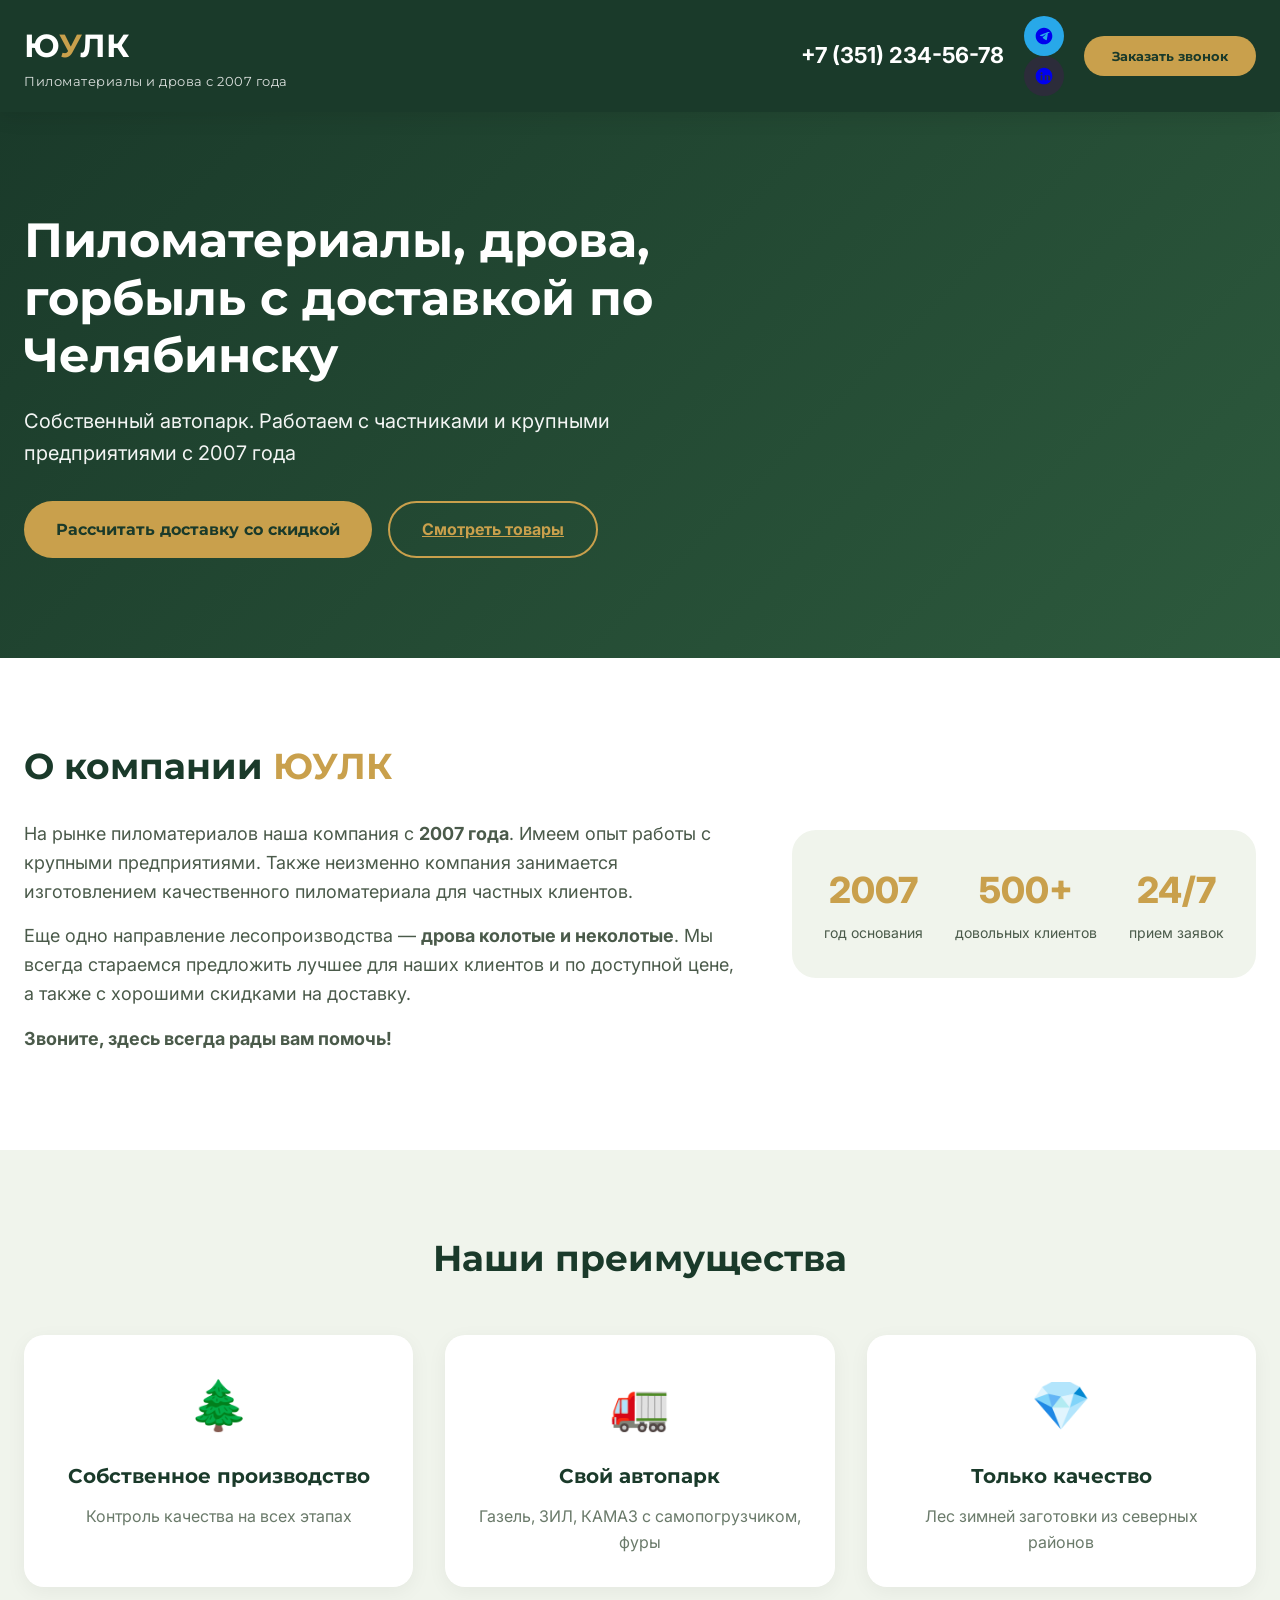
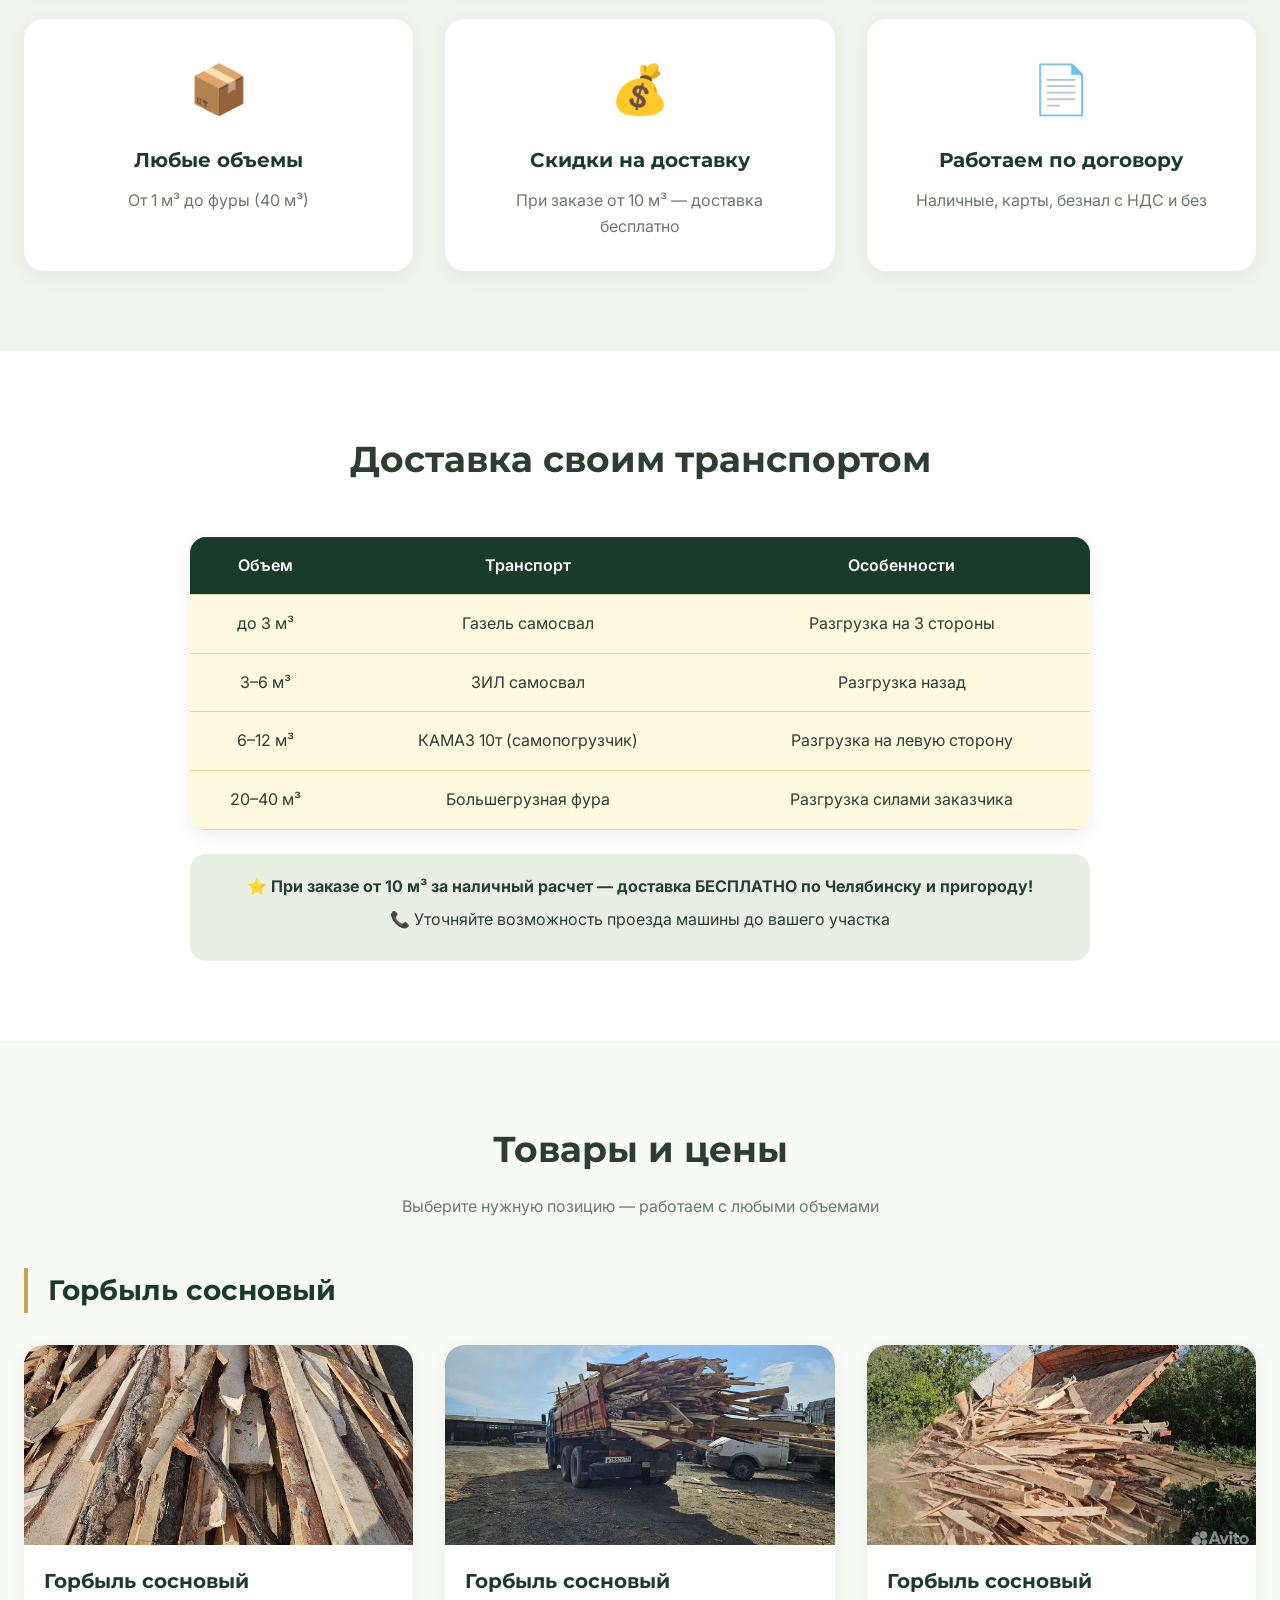
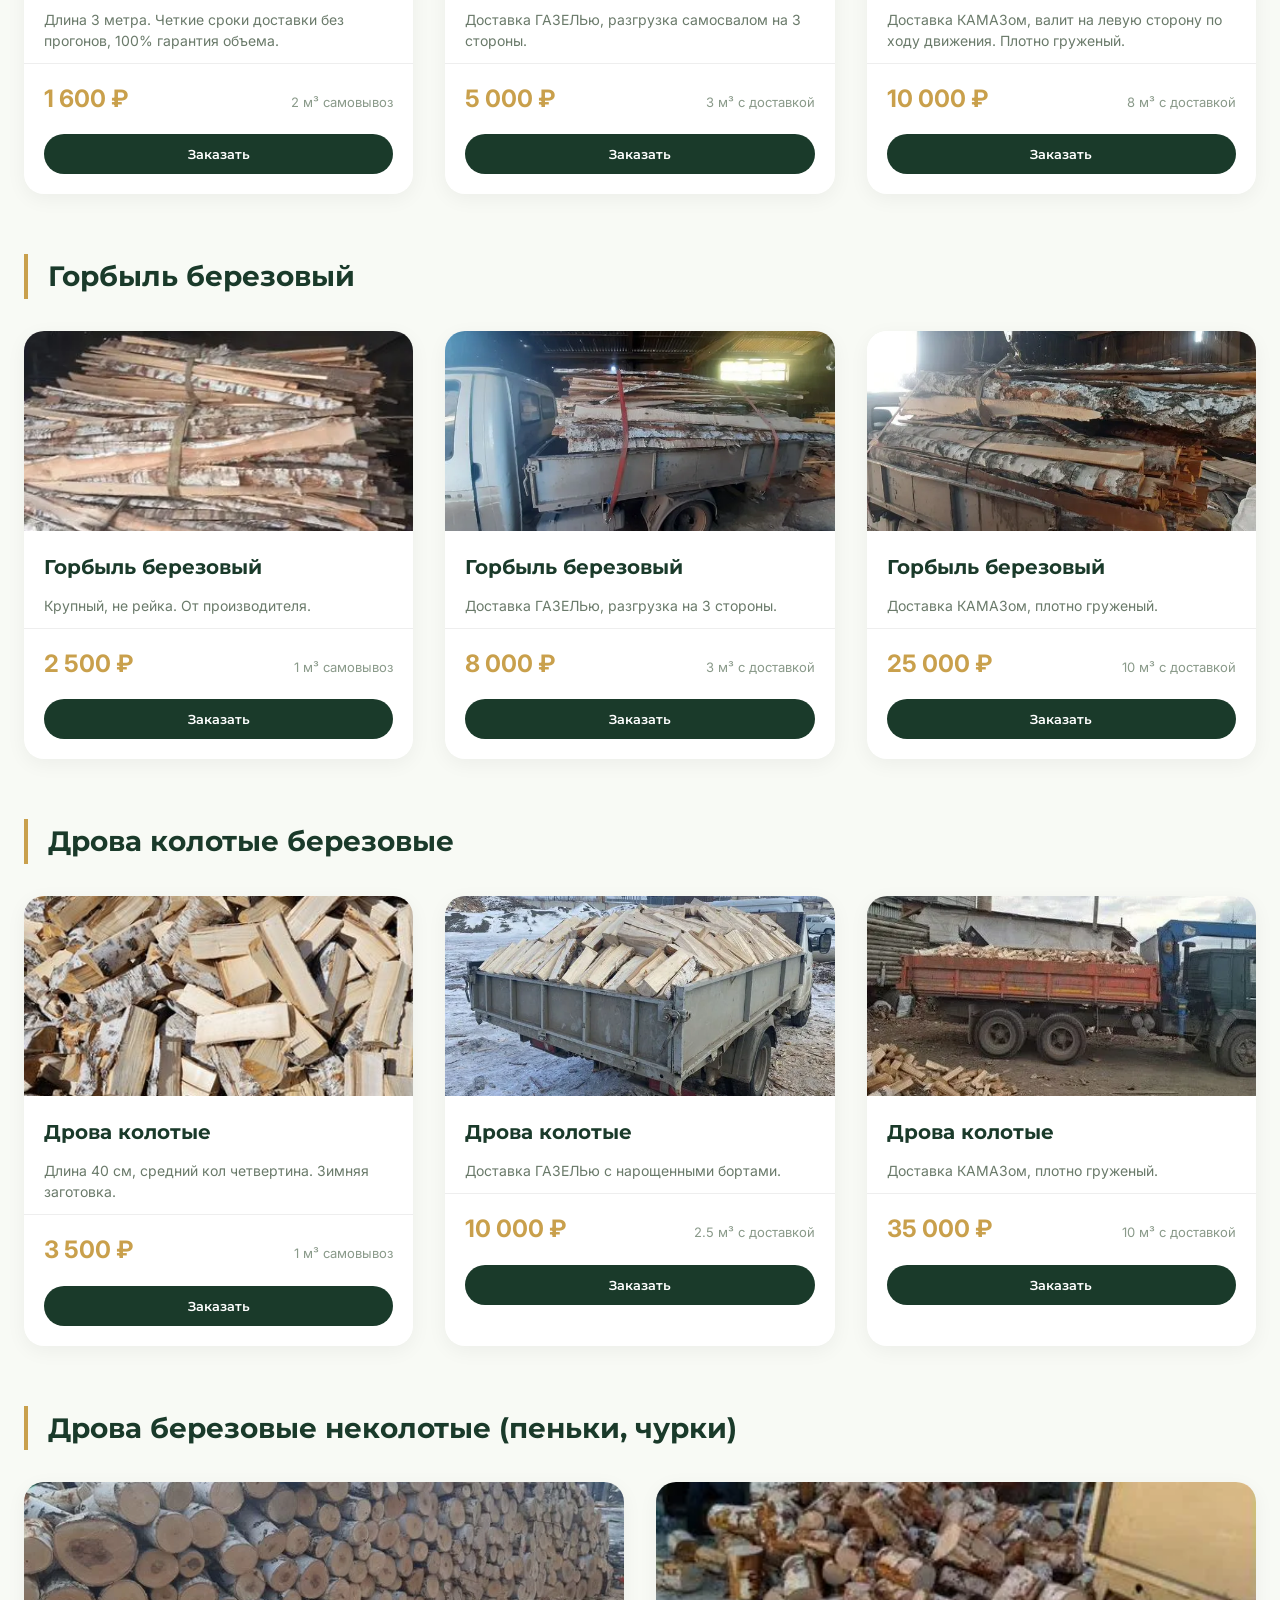
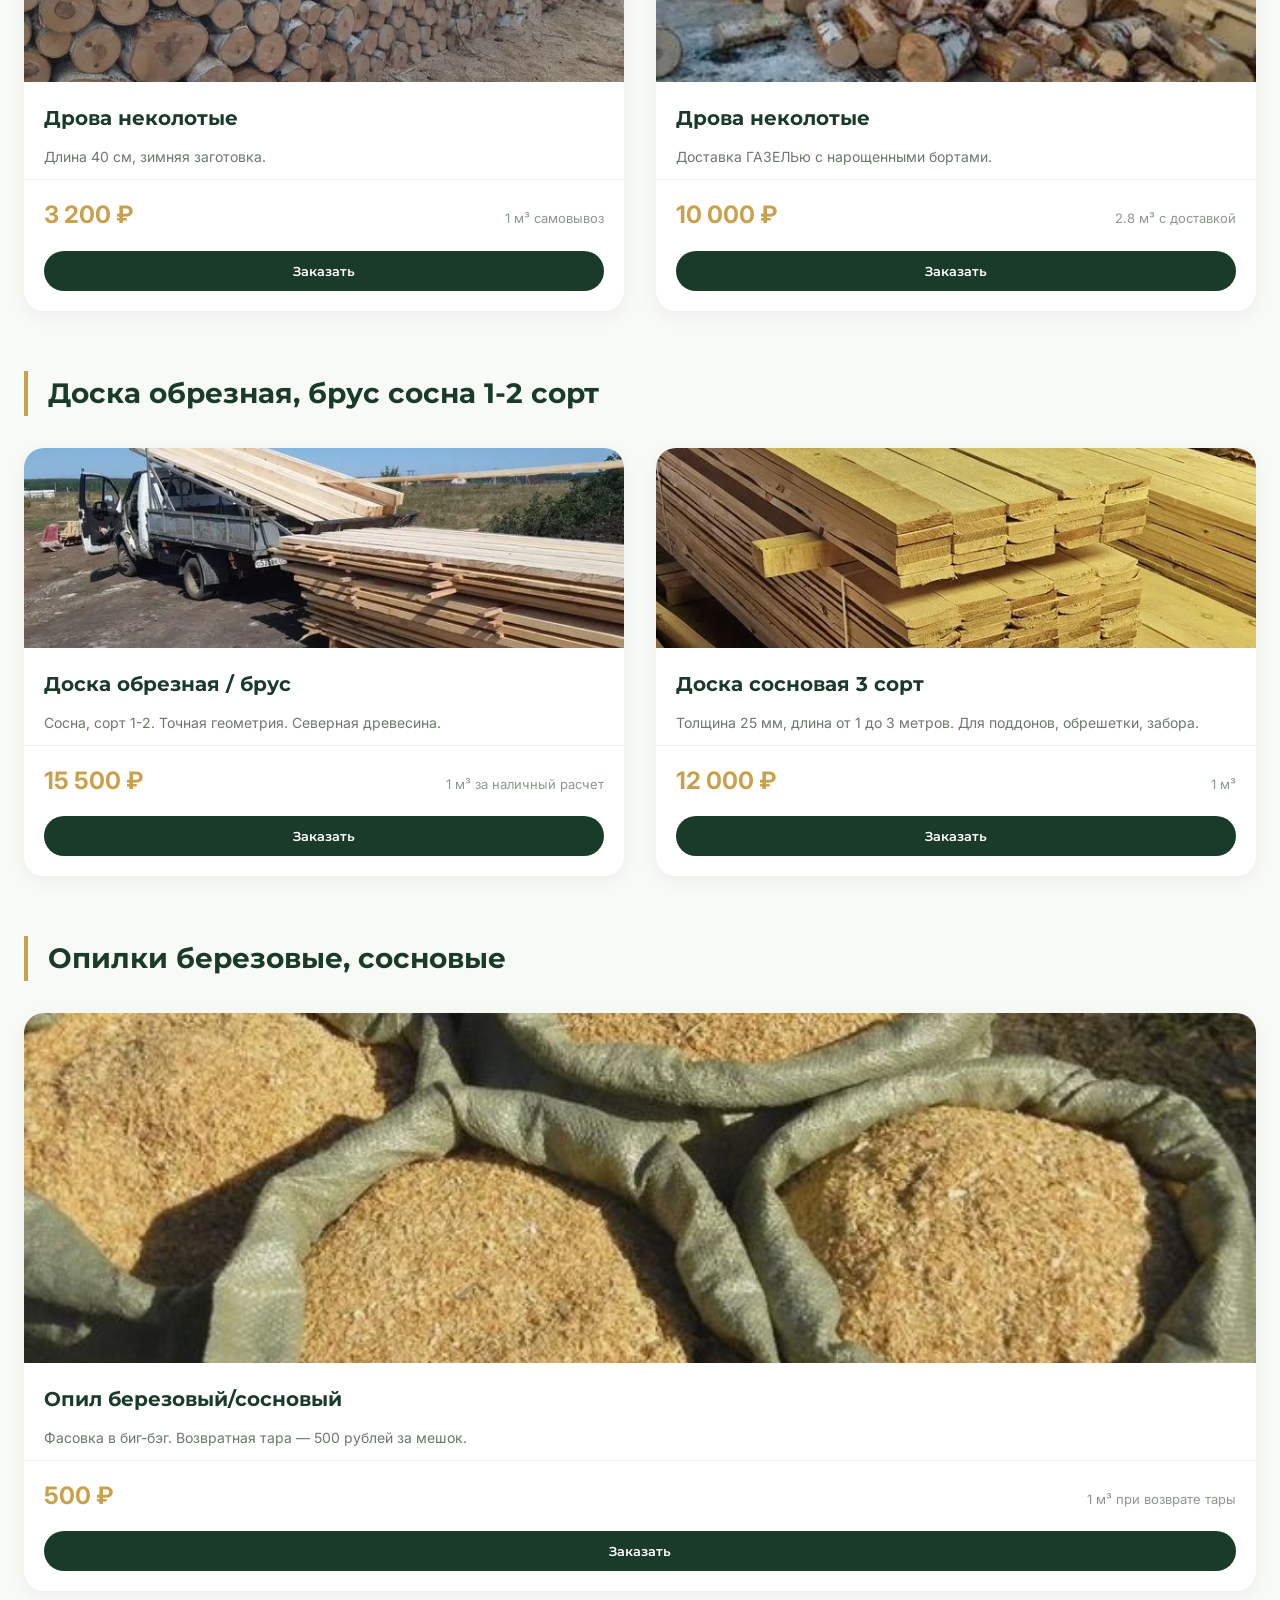
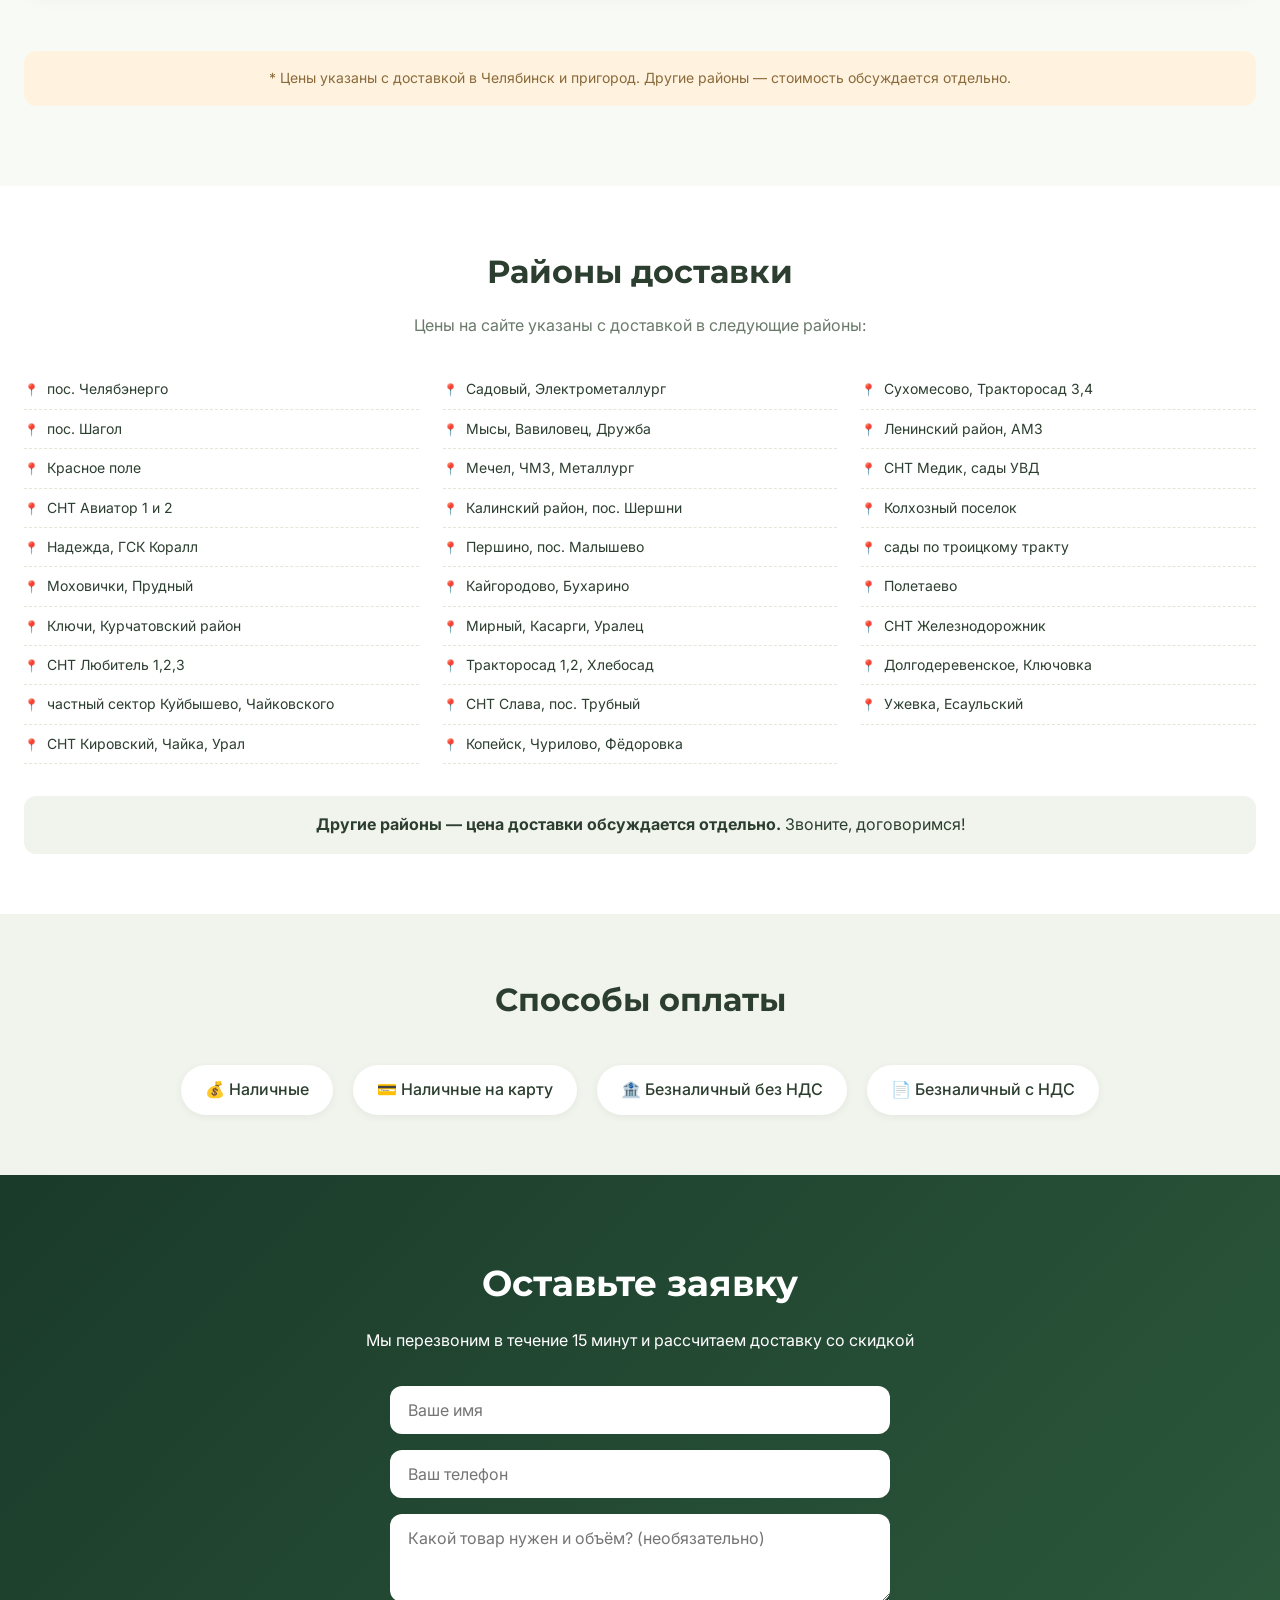
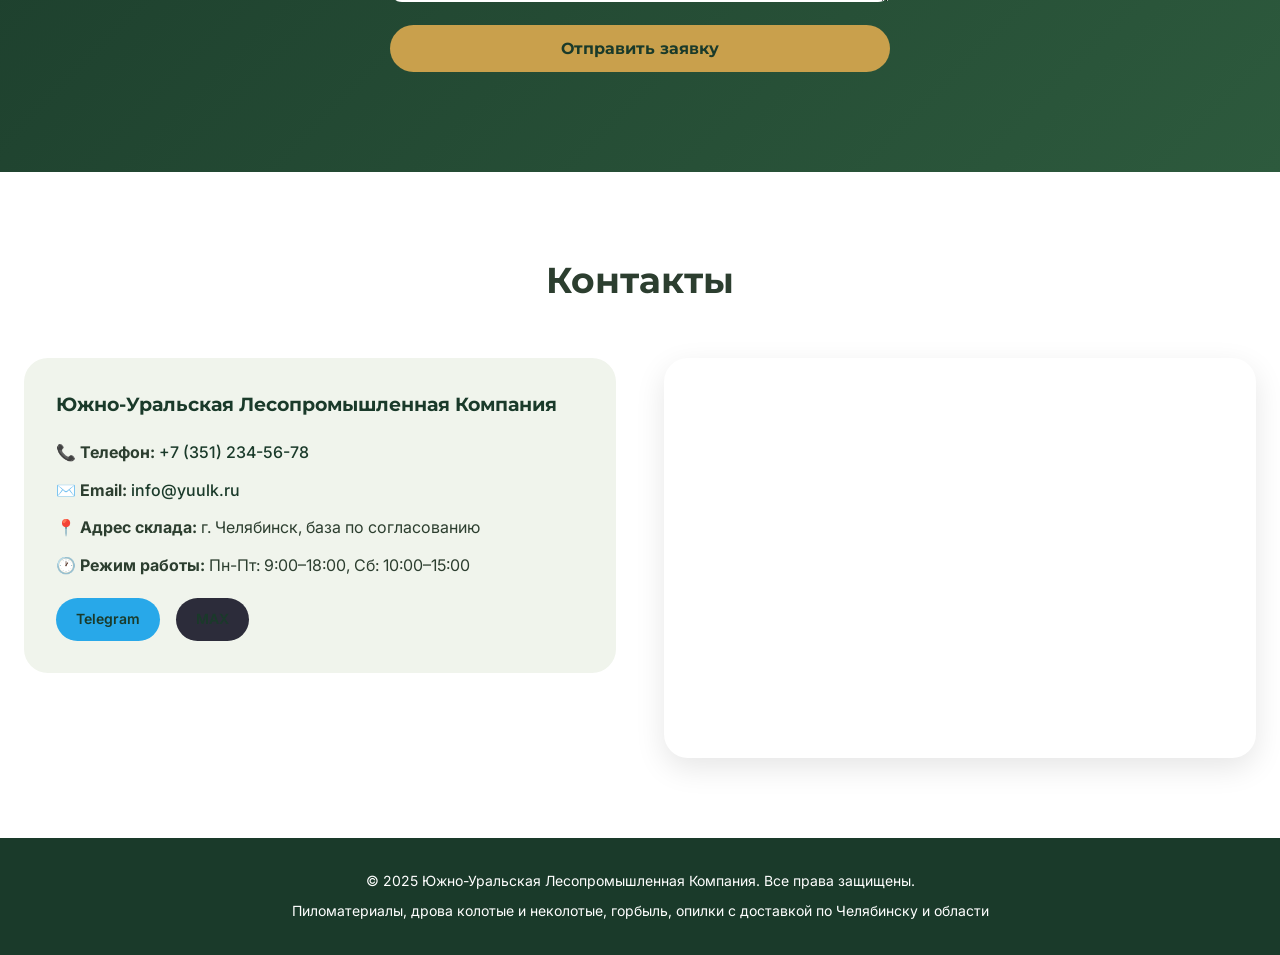
==== commit 16ed4e0f: "image and css" ====
--- a/index.html
+++ b/index.html
@@ -240,7 +240,7 @@
                     <div class="products-grid">
                         <div class="product-card">
                             <div class="product-image-placeholder">
-                                <span>📷 Ваше фото</span>
+                                <img src="img/gorbyl-bereza-1.jpg" alt="Горбыль березовый 1 м³">
                             </div>
                             <h4>Горбыль березовый</h4>
                             <p class="product-desc">Крупный, не рейка. От производителя.</p>
@@ -252,7 +252,7 @@
                         </div>
                         <div class="product-card">
                             <div class="product-image-placeholder">
-                                <span>📷 Ваше фото</span>
+                                <img src="img/gorbyl-bereza-2.jpg" alt="Горбыль березовый 3 м³">
                             </div>
                             <h4>Горбыль березовый</h4>
                             <p class="product-desc">Доставка ГАЗЕЛЬю, разгрузка на 3 стороны.</p>
@@ -264,7 +264,7 @@
                         </div>
                         <div class="product-card">
                             <div class="product-image-placeholder">
-                                <span>📷 Ваше фото</span>
+                                <img src="img/gorbyl-bereza-3.jpg" alt="Горбыль березовый 10 м³">
                             </div>
                             <h4>Горбыль березовый</h4>
                             <p class="product-desc">Доставка КАМАЗом, плотно груженый.</p>
@@ -283,7 +283,7 @@
                     <div class="products-grid">
                         <div class="product-card">
                             <div class="product-image-placeholder">
-                                <span>📷 Ваше фото</span>
+                                <img src="img/drova-kolotye-1.jpg" alt="Дрова колотые 1 м³">
                             </div>
                             <h4>Дрова колотые</h4>
                             <p class="product-desc">Длина 40 см, средний кол четвертина. Зимняя заготовка.</p>
@@ -295,7 +295,7 @@
                         </div>
                         <div class="product-card">
                             <div class="product-image-placeholder">
-                                <span>📷 Ваше фото</span>
+                                <img src="img/drova-kolotye-2.jpg" alt="Дрова колотые 2.5 м³">
                             </div>
                             <h4>Дрова колотые</h4>
                             <p class="product-desc">Доставка ГАЗЕЛЬю с нарощенными бортами.</p>
@@ -307,7 +307,7 @@
                         </div>
                         <div class="product-card">
                             <div class="product-image-placeholder">
-                                <span>📷 Ваше фото</span>
+                                <img src="img/drova-kolotye-3.jpg" alt="Дрова колотые 10 м³">
                             </div>
                             <h4>Дрова колотые</h4>
                             <p class="product-desc">Доставка КАМАЗом, плотно груженый.</p>
@@ -326,7 +326,7 @@
                     <div class="products-grid">
                         <div class="product-card">
                             <div class="product-image-placeholder">
-                                <span>📷 Ваше фото</span>
+                                <img src="img/drova-nekolotye-1.jpg" alt="Дрова неколотые">
                             </div>
                             <h4>Дрова неколотые</h4>
                             <p class="product-desc">Длина 40 см, зимняя заготовка.</p>
@@ -338,7 +338,7 @@
                         </div>
                         <div class="product-card">
                             <div class="product-image-placeholder">
-                                <span>📷 Ваше фото</span>
+                                <img src="img/drova-nekolotye-2.jpg" alt="Дрова неколотые">
                             </div>
                             <h4>Дрова неколотые</h4>
                             <p class="product-desc">Доставка ГАЗЕЛЬю с нарощенными бортами.</p>
@@ -357,7 +357,7 @@
                     <div class="products-grid">
                         <div class="product-card">
                             <div class="product-image-placeholder">
-                                <span>📷 Ваше фото</span>
+                                <img src="img/doska-obreznaya-1.jpg" alt="Доска обрезная / брус">
                             </div>
                             <h4>Доска обрезная / брус</h4>
                             <p class="product-desc">Сосна, сорт 1-2. Точная геометрия. Северная древесина.</p>
@@ -369,7 +369,7 @@
                         </div>
                         <div class="product-card">
                             <div class="product-image-placeholder">
-                                <span>📷 Ваше фото</span>
+                                <img src="img/doska-obreznaya-2.jpg" alt="Доска сосновая 3 сорт">
                             </div>
                             <h4>Доска сосновая 3 сорт</h4>
                             <p class="product-desc">Толщина 25 мм, длина от 1 до 3 метров. Для поддонов, обрешетки, забора.</p>
@@ -388,9 +388,9 @@
                     <div class="products-grid">
                         <div class="product-card">
                             <div class="product-image-placeholder">
-                                <span>📷 Ваше фото</span>
-                            </div>
-                            <h4>Опил березовый/сосновый</h4>
+                                <img class="img-placeholder" src="img/opilki-1.jpg" alt="Опилки березовые/сосновые в биг-бэге">
+                            </div>
+                            <h4 id="opilki-title">Опил березовый/сосновый</h4>
                             <p class="product-desc">Фасовка в биг-бэг. Возвратная тара — 500 рублей за мешок.</p>
                             <div class="product-price">
                                 <span class="price-value">500 ₽</span>
--- a/style.css
+++ b/style.css
@@ -446,9 +446,19 @@
 }
 
 .product-image-placeholder img {
-width: 100%;
-height: 100%;
-object-fit: cover;
+    width: 100%;
+    height: 100%;
+    object-fit: cover;
+}
+
+.product-image-placeholder .img-placeholder {
+    width: 100%;
+    height: 250%;
+    object-fit: cover;
+}
+
+#opilki-title {
+    padding: 170px 20px 0;
 }
 
 .product-card h4 {
@@ -456,6 +466,7 @@
     padding: 20px 20px 0;
     color: #1a3a2a;
 }
+
 
 .product-desc {
     padding: 12px 20px 0;
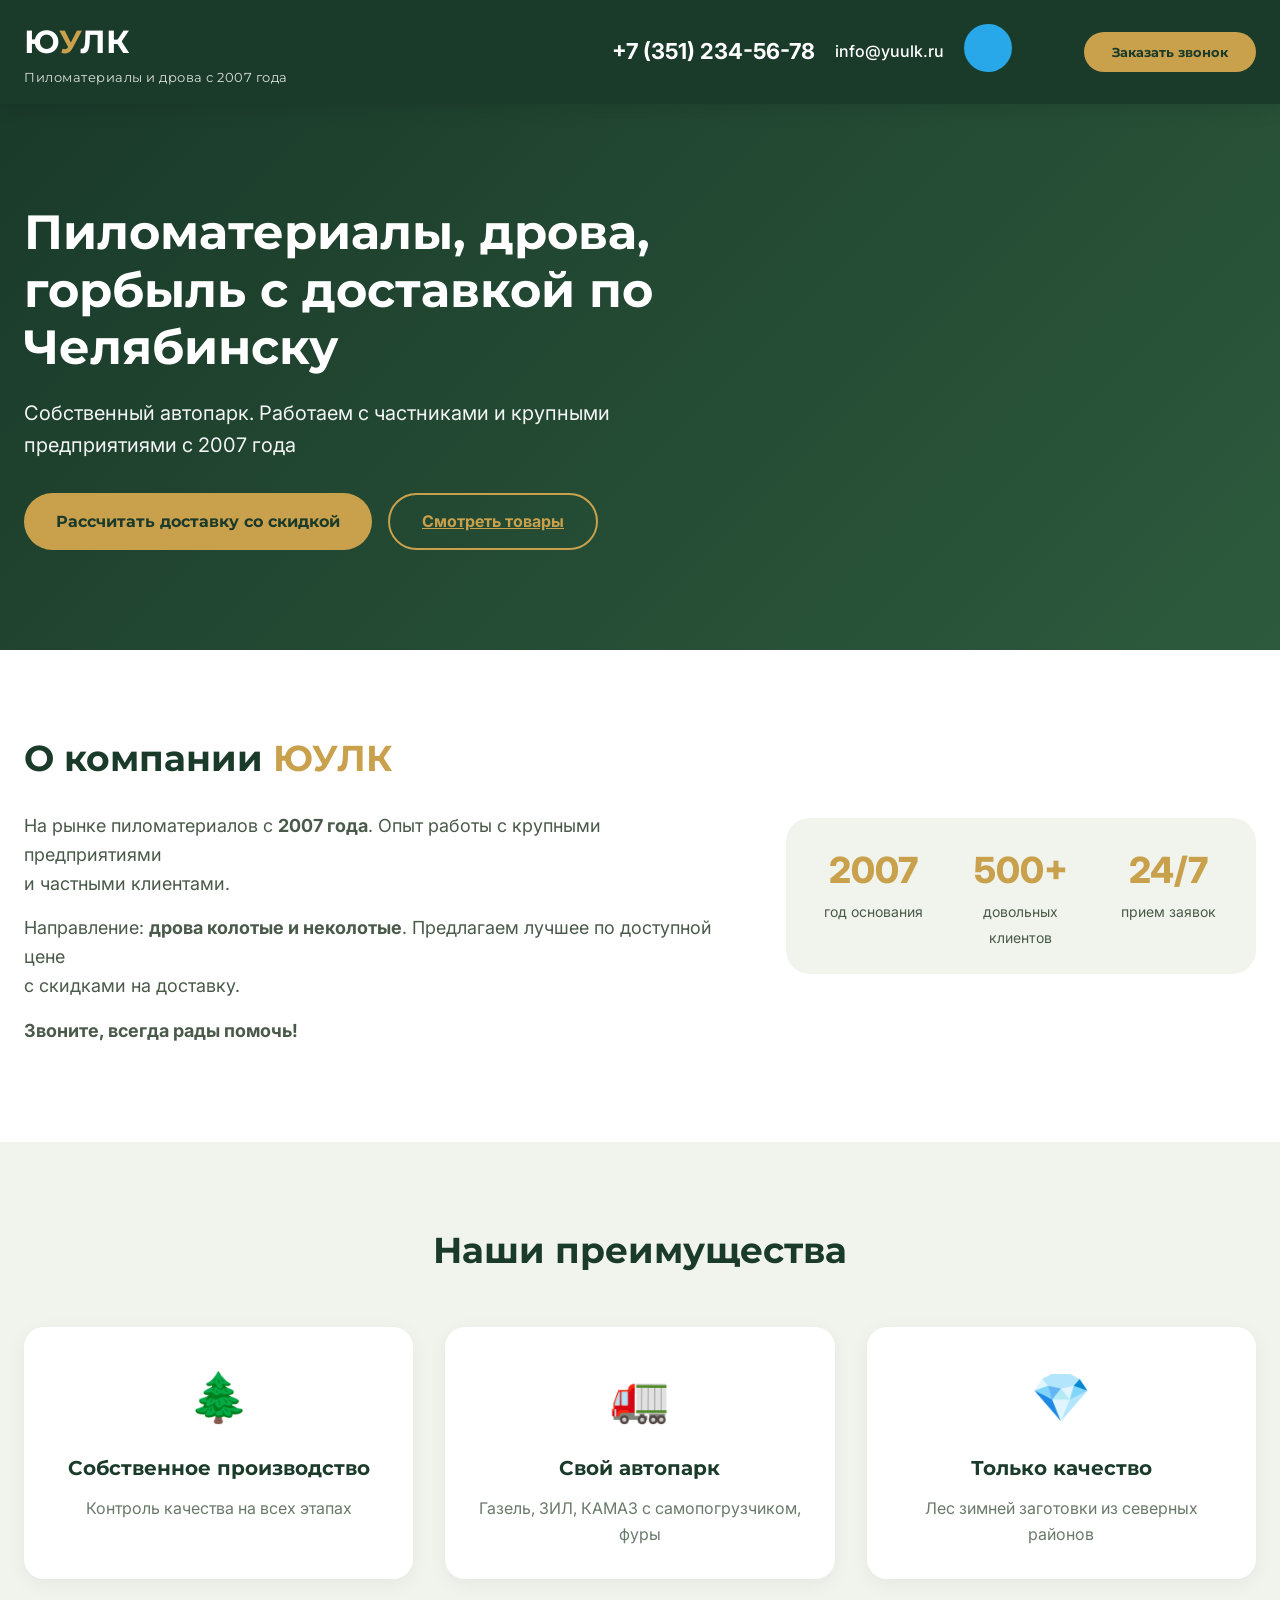
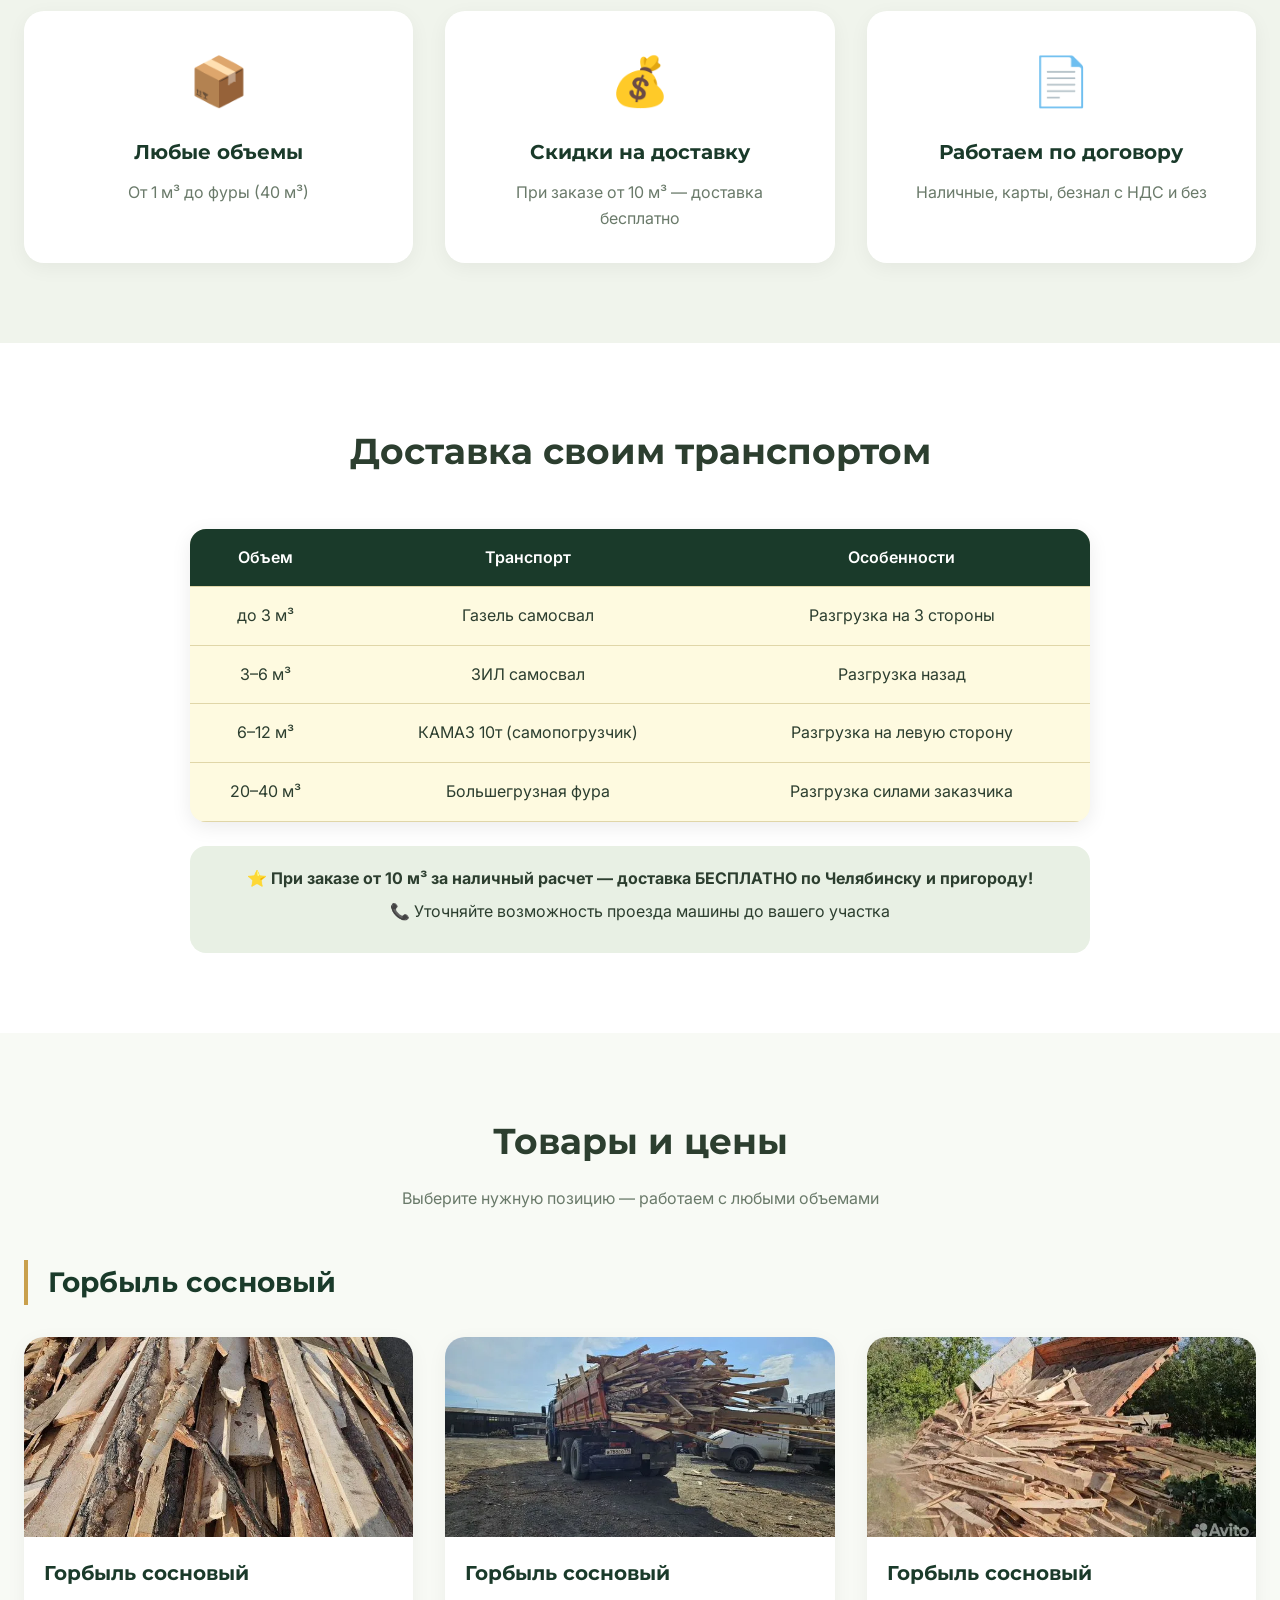
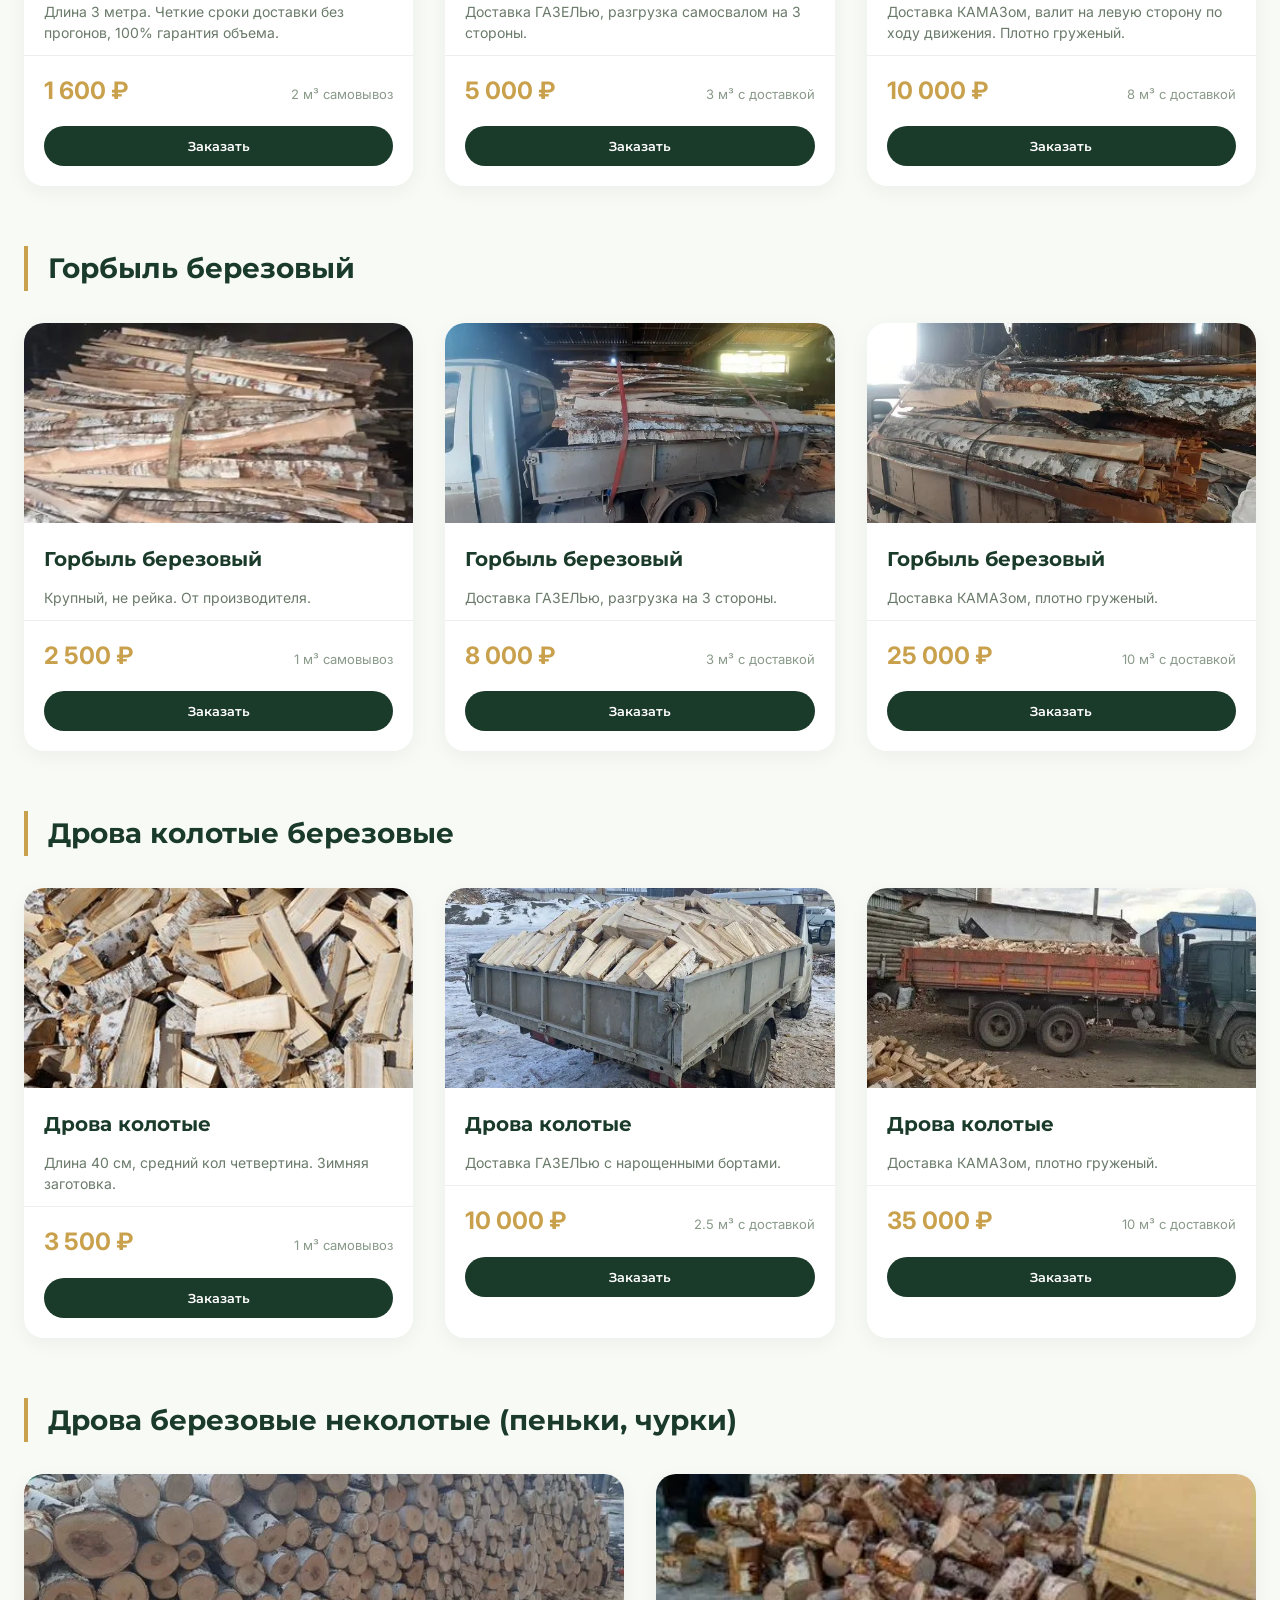
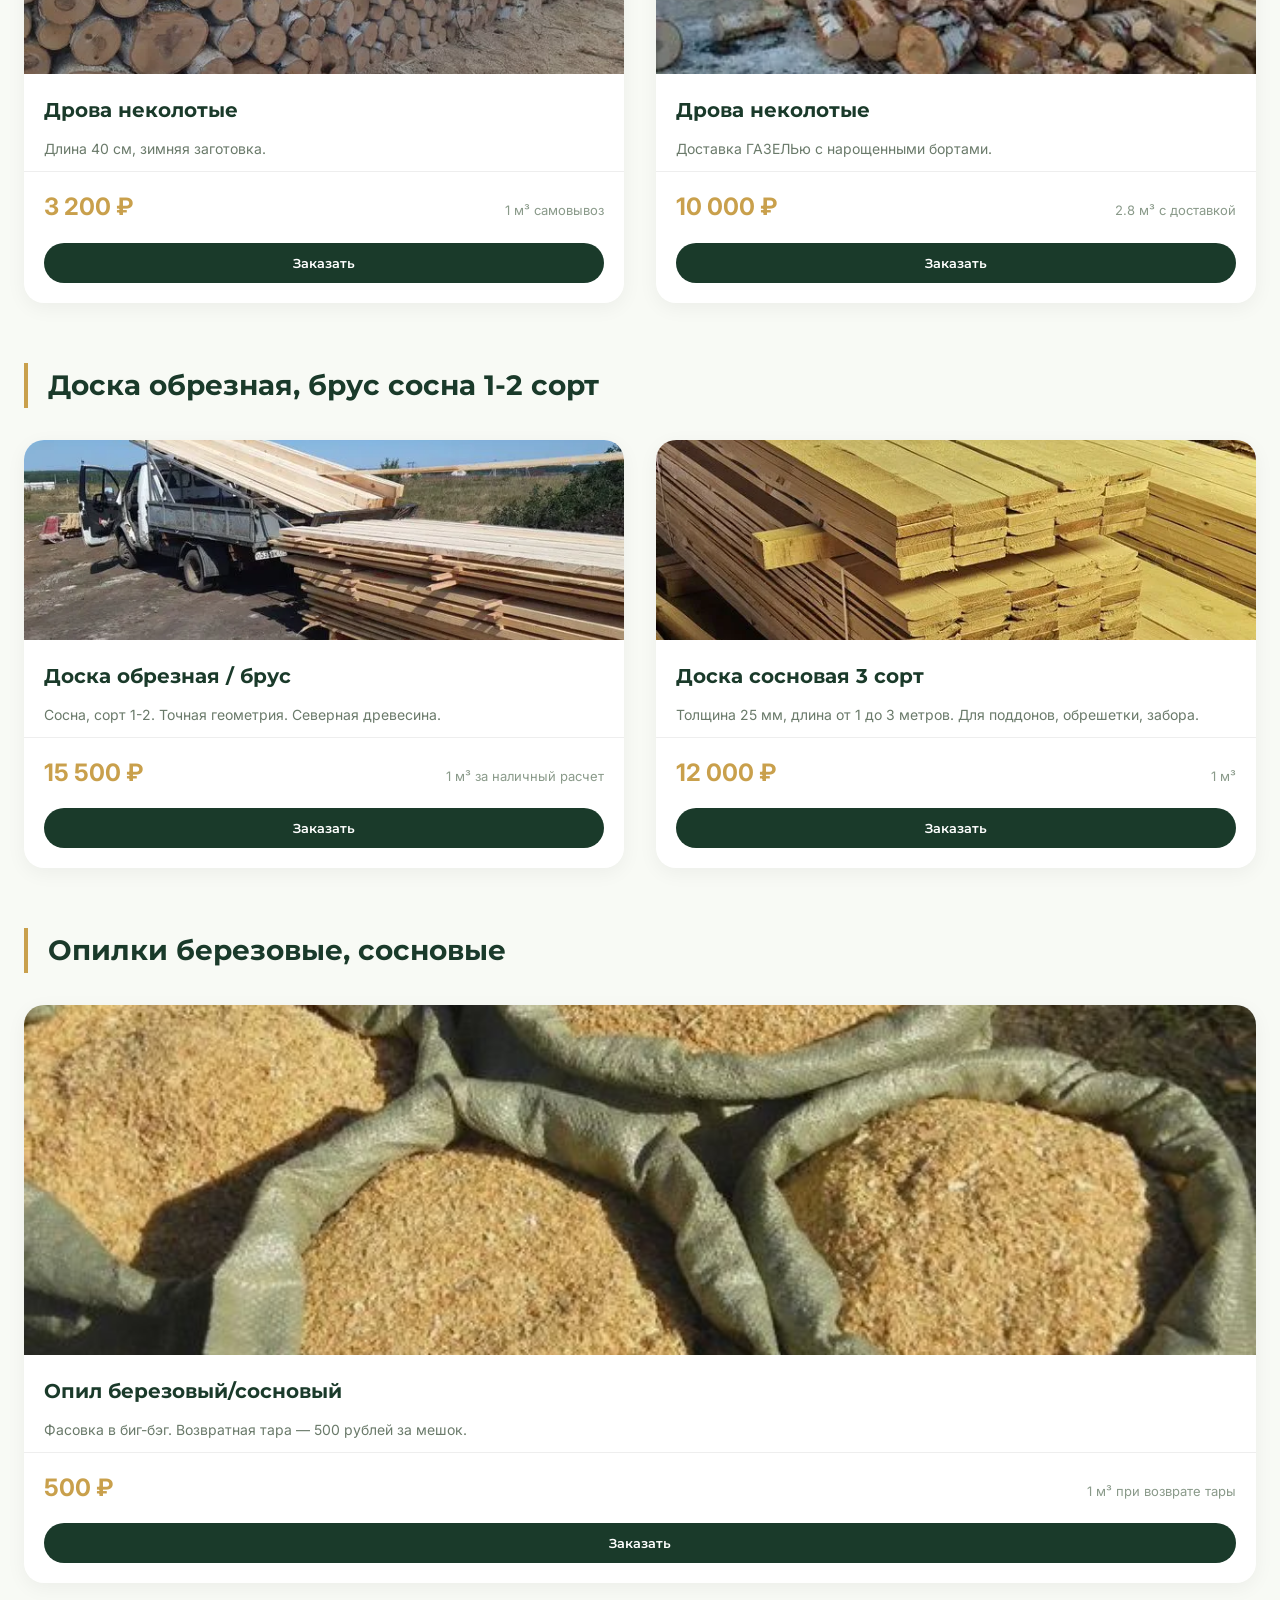
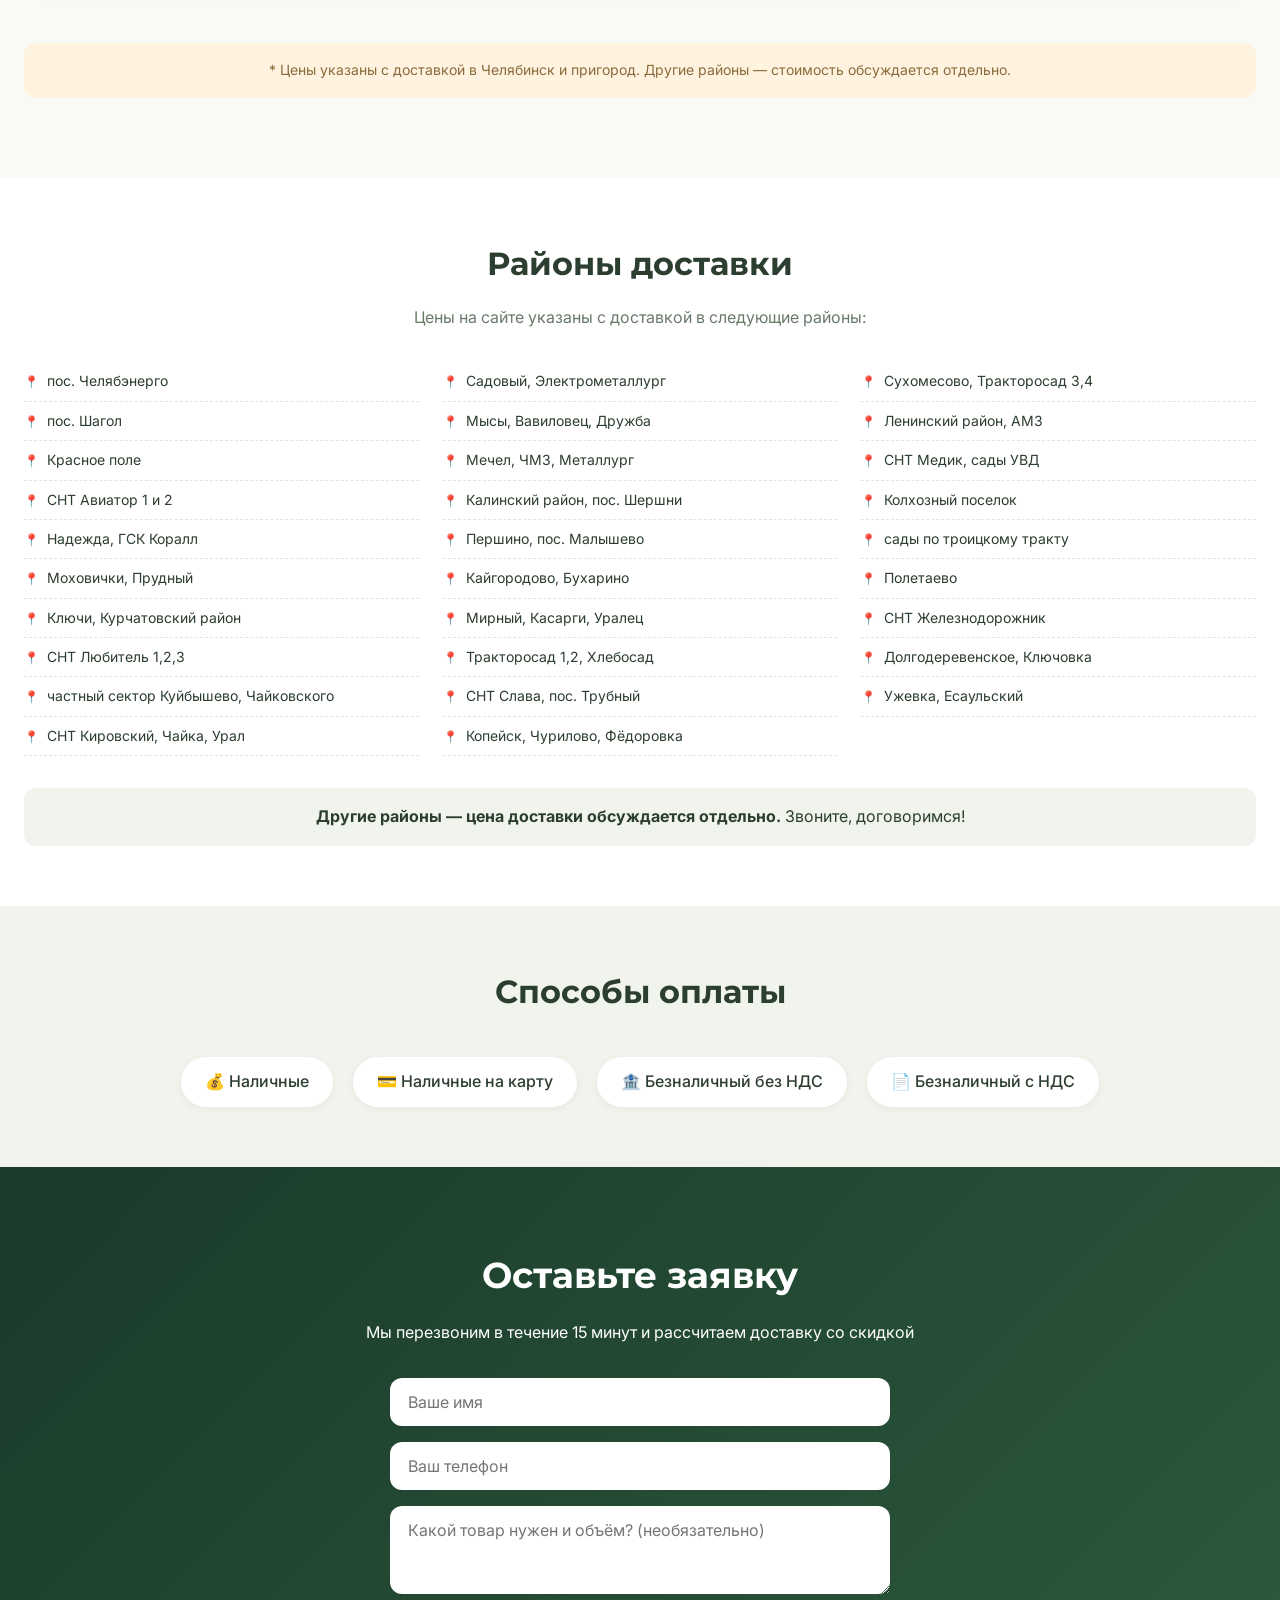
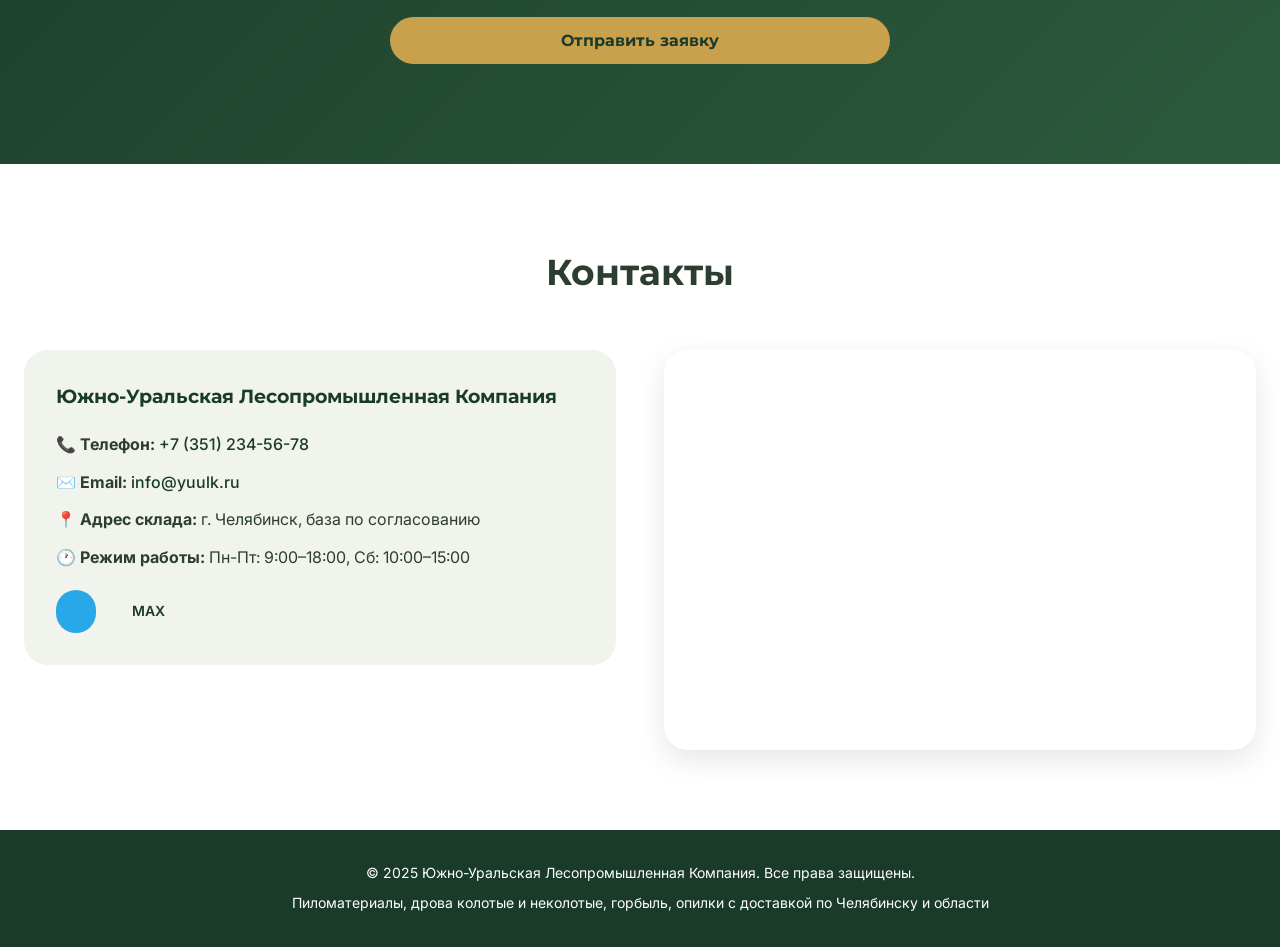
==== commit 44b767f2: "sendmail.php" ====
--- a/index.html
+++ b/index.html
@@ -65,13 +65,10 @@
                 </div>
                 <div class="header-contacts">
                     <a href="tel:+73512345678" class="phone">+7 (351) 234-56-78</a>
+                    <a href="mailto:info@yuulk.ru" class="email">info@yuulk.ru</a>
                     <div class="messengers">
-                        <a href="https://t.me/yuulk" target="_blank" class="messenger-link tg" aria-label="Telegram">
-                            <svg width="20" height="20" viewBox="0 0 24 24" fill="currentColor"><path d="M12 2C6.48 2 2 6.48 2 12s4.48 10 10 10 10-4.48 10-10S17.52 2 12 2zm4.64 6.8c-.15 1.58-.8 5.42-1.13 7.19-.14.75-.42 1-.68 1.03-.58.05-1.02-.38-1.58-.75-.88-.6-1.38-.97-2.23-1.56-.99-.69-.35-1.07.22-1.69.15-.15 2.77-2.54 2.82-2.76.01-.03.02-.14-.07-.2-.09-.06-.22-.04-.32-.02-.13.02-2.19 1.39-3.08 1.96-.29.19-.55.28-.79.28-.26 0-.68-.13-1.01-.24-.41-.13-.87-.29-1.25-.44-.45-.18-.86-.52-.01-.84 2.35-1.02 5.3-2.11 7.12-2.79 1.94-.73 2.64-.79 3.1-.79.2 0 .52.04.75.24.17.15.22.36.23.51-.01.06.01.12 0 .18z"/></svg>
-                        </a>
-                        <a href="https://im.max.ru/yuulk" target="_blank" class="messenger-link max" aria-label="MAX">
-                            <svg width="20" height="20" viewBox="0 0 24 24" fill="currentColor"><path d="M12 2C6.48 2 2 6.48 2 12s4.48 10 10 10 10-4.48 10-10S17.52 2 12 2zm-2 15h-2v-6h2v6zm-1-7c-.66 0-1.2-.54-1.2-1.2 0-.66.54-1.2 1.2-1.2.66 0 1.2.54 1.2 1.2 0 .66-.54 1.2-1.2 1.2zm10 7h-2v-4c0-.55-.45-1-1-1s-1 .45-1 1v4h-2v-6h2v1.2c.5-.8 1.5-1.3 2.5-1 1.2.3 2 1.3 2 2.5v3.3z"/></svg>
-                        </a>
+                        <a href="https://t.me/yuulk" target="_blank" class="messenger-link tg" aria-label="Telegram"></a>
+                        <a href="https://max.ru/im?phone=79001234567" target="_blank" class="messenger-link max" aria-label="MAX"></a>
                     </div>
                     <button class="callback-btn" id="openFormBtn">Заказать звонок</button>
                 </div>
@@ -100,9 +97,9 @@
                 <div class="about-grid">
                     <div class="about-text">
                         <h2>О компании <span class="accent">ЮУЛК</span></h2>
-                        <p>На рынке пиломатериалов наша компания с <strong>2007 года</strong>. Имеем опыт работы с крупными предприятиями. Также неизменно компания занимается изготовлением качественного пиломатериала для частных клиентов.</p>
-                        <p>Еще одно направление лесопроизводства — <strong>дрова колотые и неколотые</strong>. Мы всегда стараемся предложить лучшее для наших клиентов и по доступной цене, а также с хорошими скидками на доставку.</p>
-                        <p><strong>Звоните, здесь всегда рады вам помочь!</strong></p>
+                        <p>На рынке пиломатериалов с <strong>2007 года</strong>. Опыт работы с крупными предприятиями <br>и частными клиентами.</p>
+                        <p>Направление: <strong>дрова колотые и неколотые</strong>. Предлагаем лучшее по доступной цене <br>с скидками на доставку.</p>
+                        <p><strong>Звоните, всегда рады помочь!</strong></p>
                     </div>
                     <div class="about-stats">
                         <div class="stat">
@@ -504,7 +501,7 @@
                             <p><strong>📍 Адрес склада:</strong> г. Челябинск, база по согласованию</p>
                             <p><strong>🕐 Режим работы:</strong> Пн-Пт: 9:00–18:00, Сб: 10:00–15:00</p>
                             <div class="messengers-big">
-                                <a href="https://t.me/yuulk" target="_blank" class="messenger-link tg">Telegram</a>
+                                <a href="https://t.me/yuulk" target="_blank" class="messenger-link tg"></a>
                                 <a href="https://im.max.ru/yuulk" target="_blank" class="messenger-link max">MAX</a>
                             </div>
                         </div>
--- a/style.css
+++ b/style.css
@@ -115,22 +115,39 @@
     color: #c9a04c;
 }
 
+.email {
+    color: white;
+    text-decoration: none;
+    font-size: 16px;
+    font-weight: 500;
+    transition: 0.3s;
+}
+
+.email:hover {
+    color: #c9a04c;
+}
+
 .messenger-link {
-    display: flex;
+    display: inline-grid;
     align-items: center;
     justify-content: center;
-    width: 40px;
-    height: 40px;
+    width: 48px;
+    height: 48px;
     border-radius: 50%;
     transition: 0.3s;
 }
 
 .messenger-link.tg {
-    background: #28a8e9;
+    background-color: #28a8e9;
+    background-image: url('https://upload.wikimedia.org/wikipedia/commons/8/82/Telegram_logo.svg');
+    background-position: center;
+    background-size: 55%;
+    background-repeat: no-repeat;
 }
 
 .messenger-link.max {
-    background: #2c2c3a;
+    background: url('https://maxicons.ru/icons/Max_logo.svg') center/contain no-repeat;
+    background-color: transparent;
 }
 
 .messenger-link:hover {
@@ -261,17 +278,23 @@
     font-size: 18px;
     margin-bottom: 16px;
     color: #4a5a4a;
+    word-wrap: break-word;
+    hyphens: auto;
 }
 
 .about-stats {
     display: flex;
-    gap: 32px;
+    flex-wrap: wrap;
+    gap: 20px;
     background: #f0f4ec;
-    padding: 32px;
+    padding: 24px;
     border-radius: 24px;
+    width: 100%;
 }
 
 .stat {
+    flex: 1 1 120px;
+    min-width: 120px;
     text-align: center;
 }
 
@@ -784,6 +807,35 @@
 
 /* ========== RESPONSIVE ========== */
 @media (max-width: 768px) {
+    .header {
+        padding: 8px 0;
+    }
+    
+    .container {
+        padding: 0 16px;
+    }
+    
+    .phone {
+        font-size: 18px;
+    }
+    
+    .email {
+        font-size: 14px;
+    }
+    
+    .delivery-table th, .delivery-table td {
+        padding: 8px 4px;
+        font-size: 13px;
+    }
+    
+    .about-text h2 {
+        font-size: 28px;
+    }
+    
+    .about-text p {
+        font-size: 16px;
+    }
+    
     .hero h1 {
         font-size: 32px;
     }
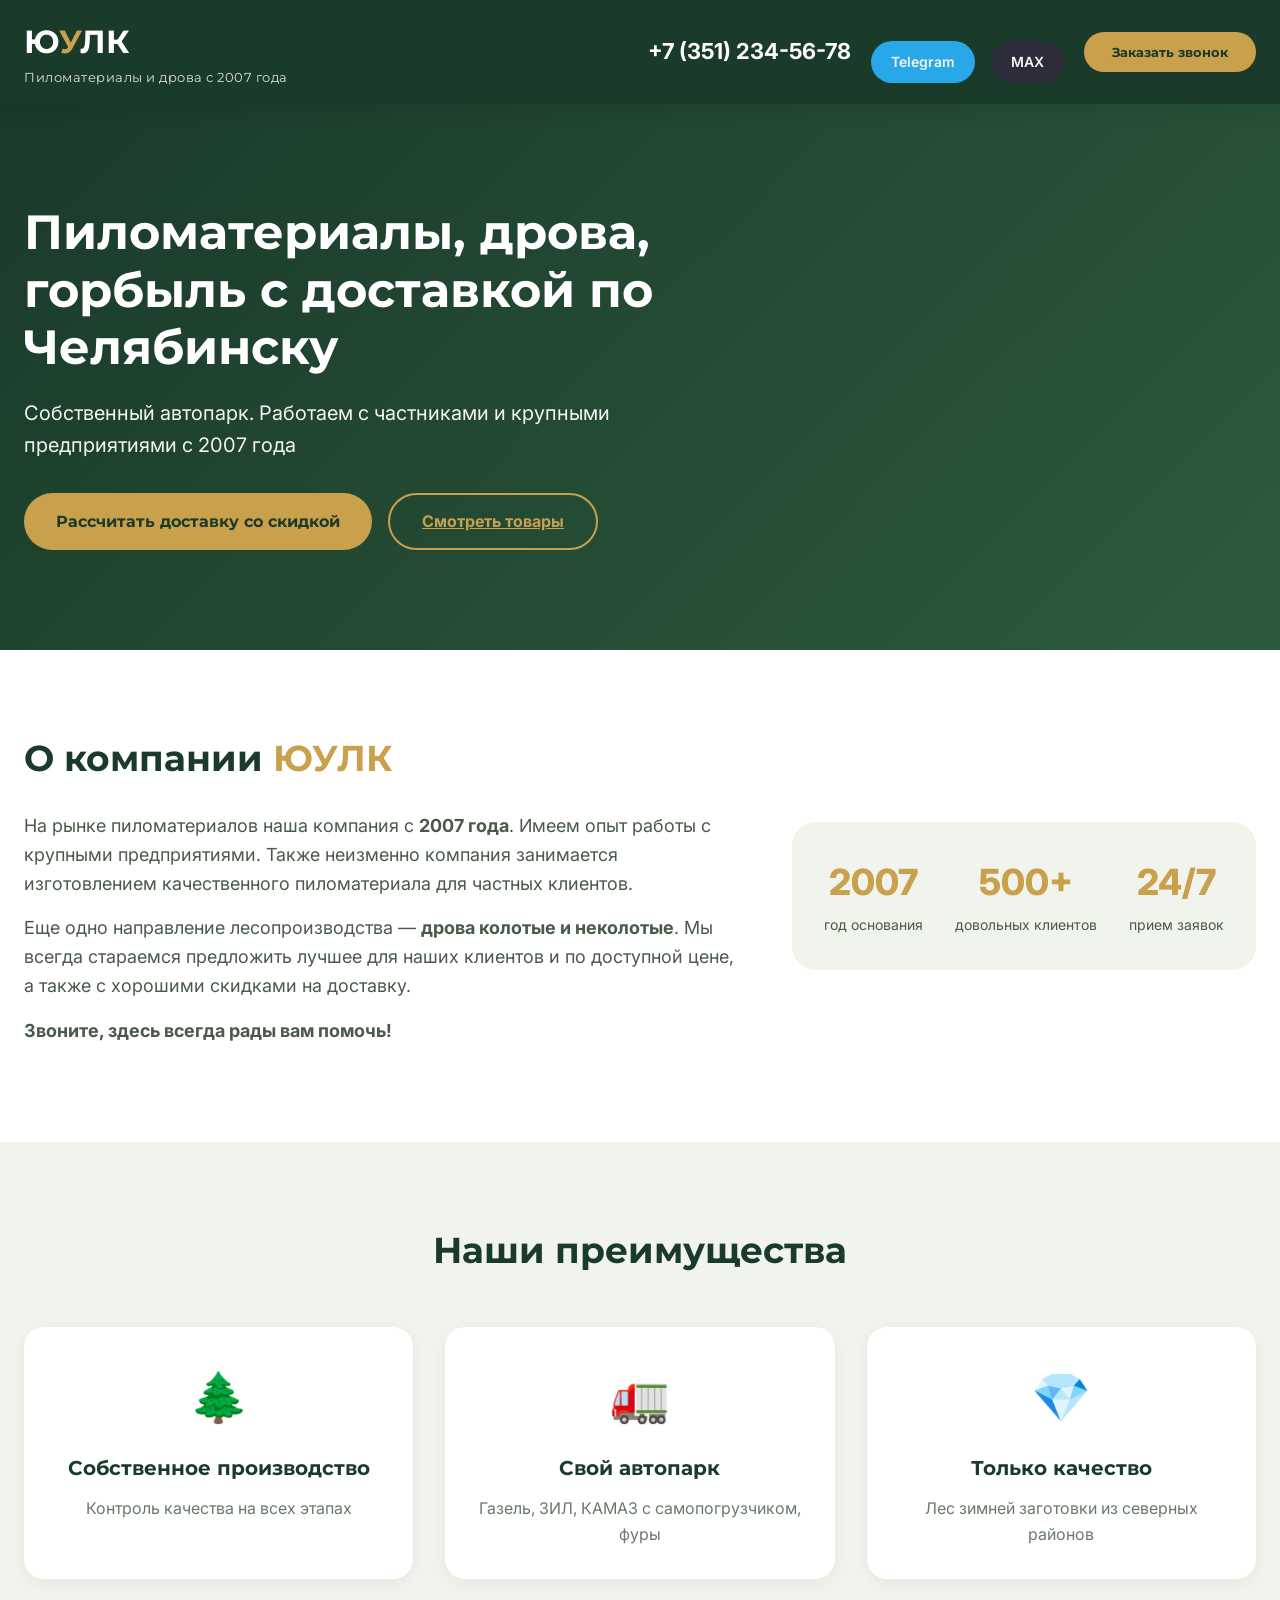
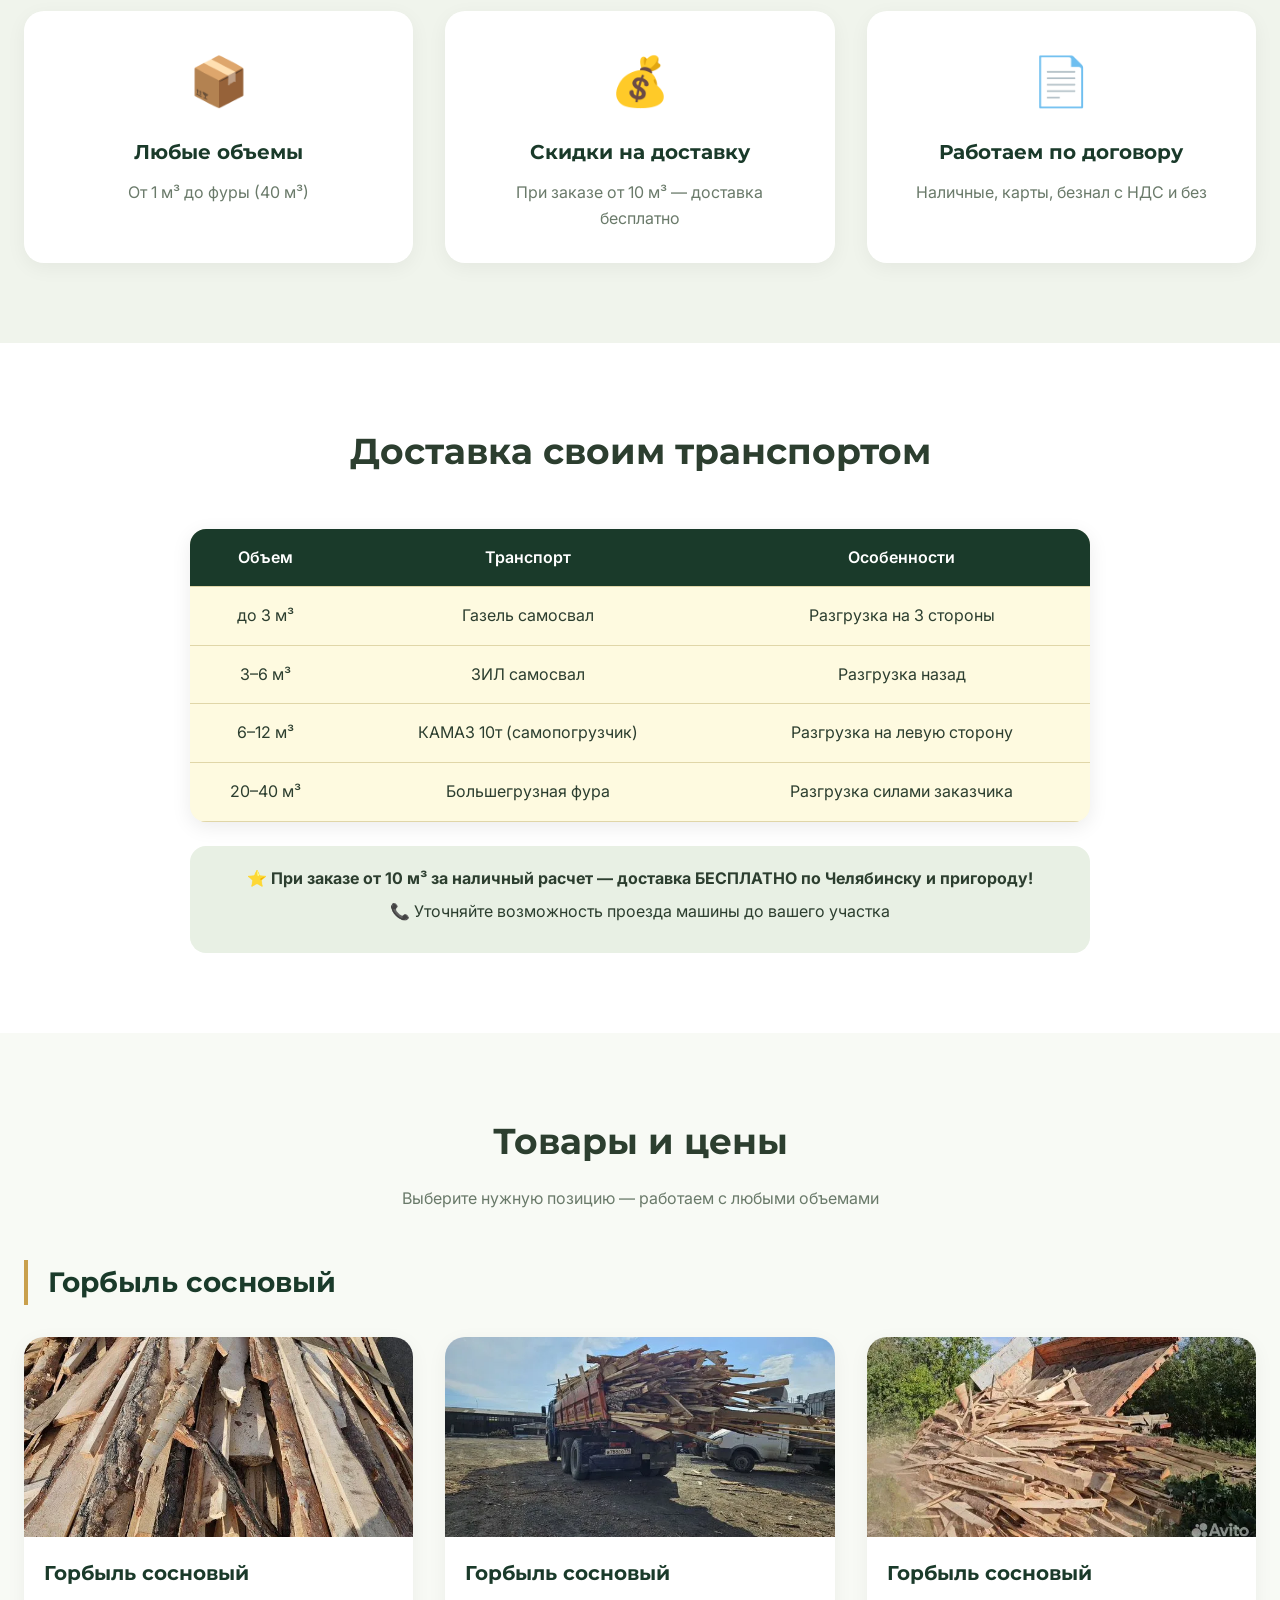
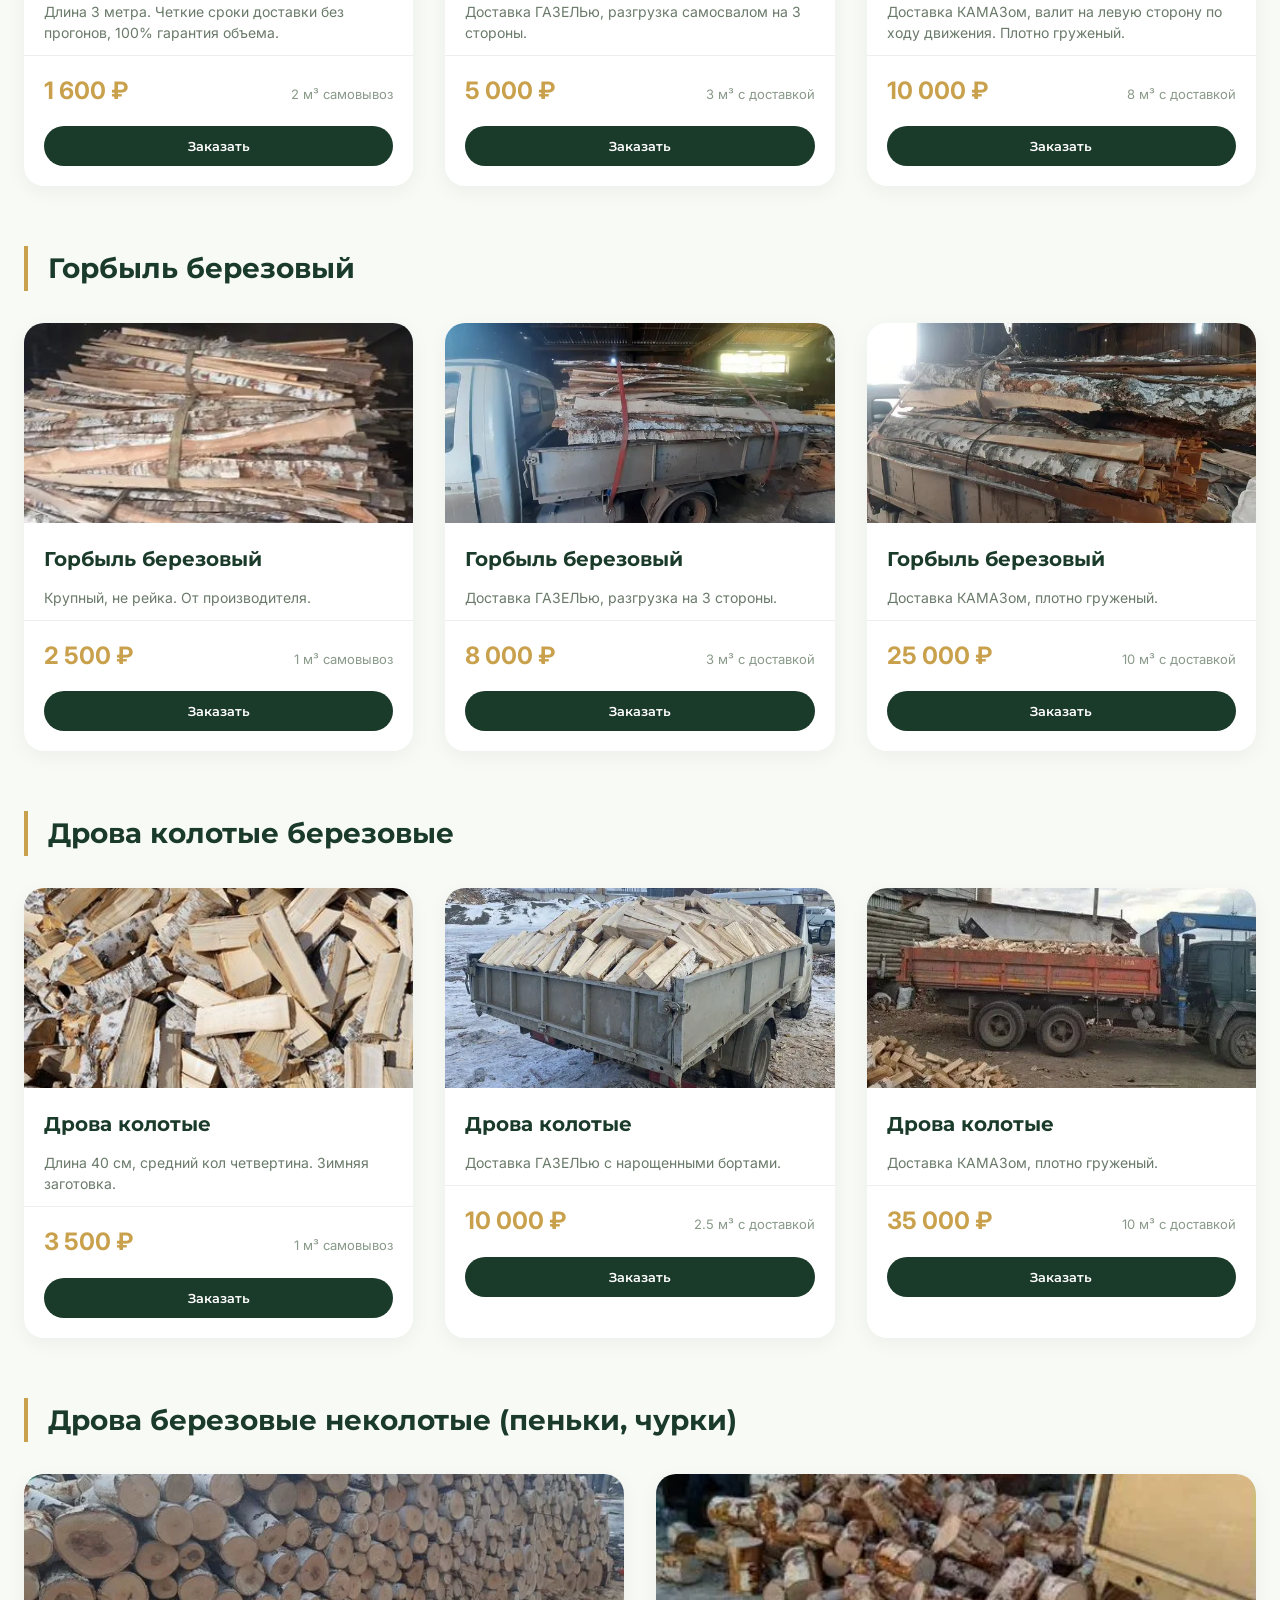
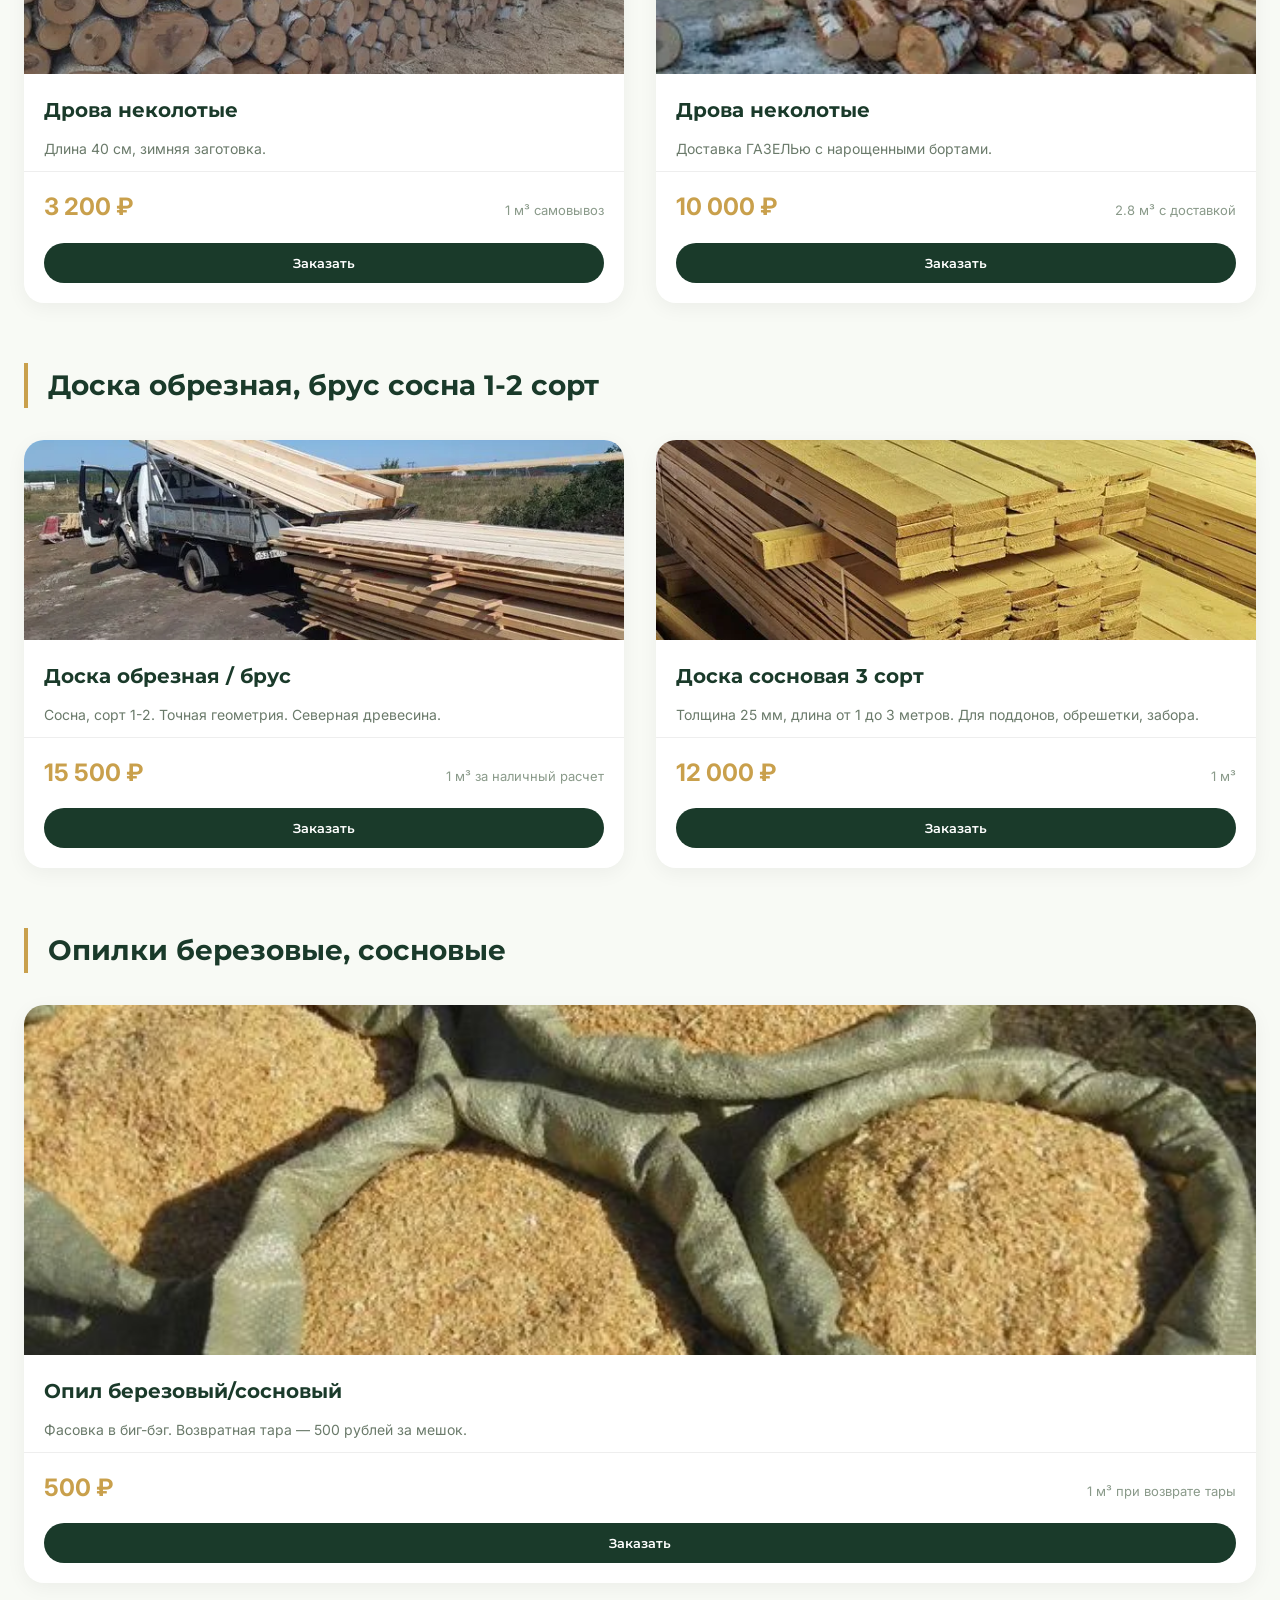
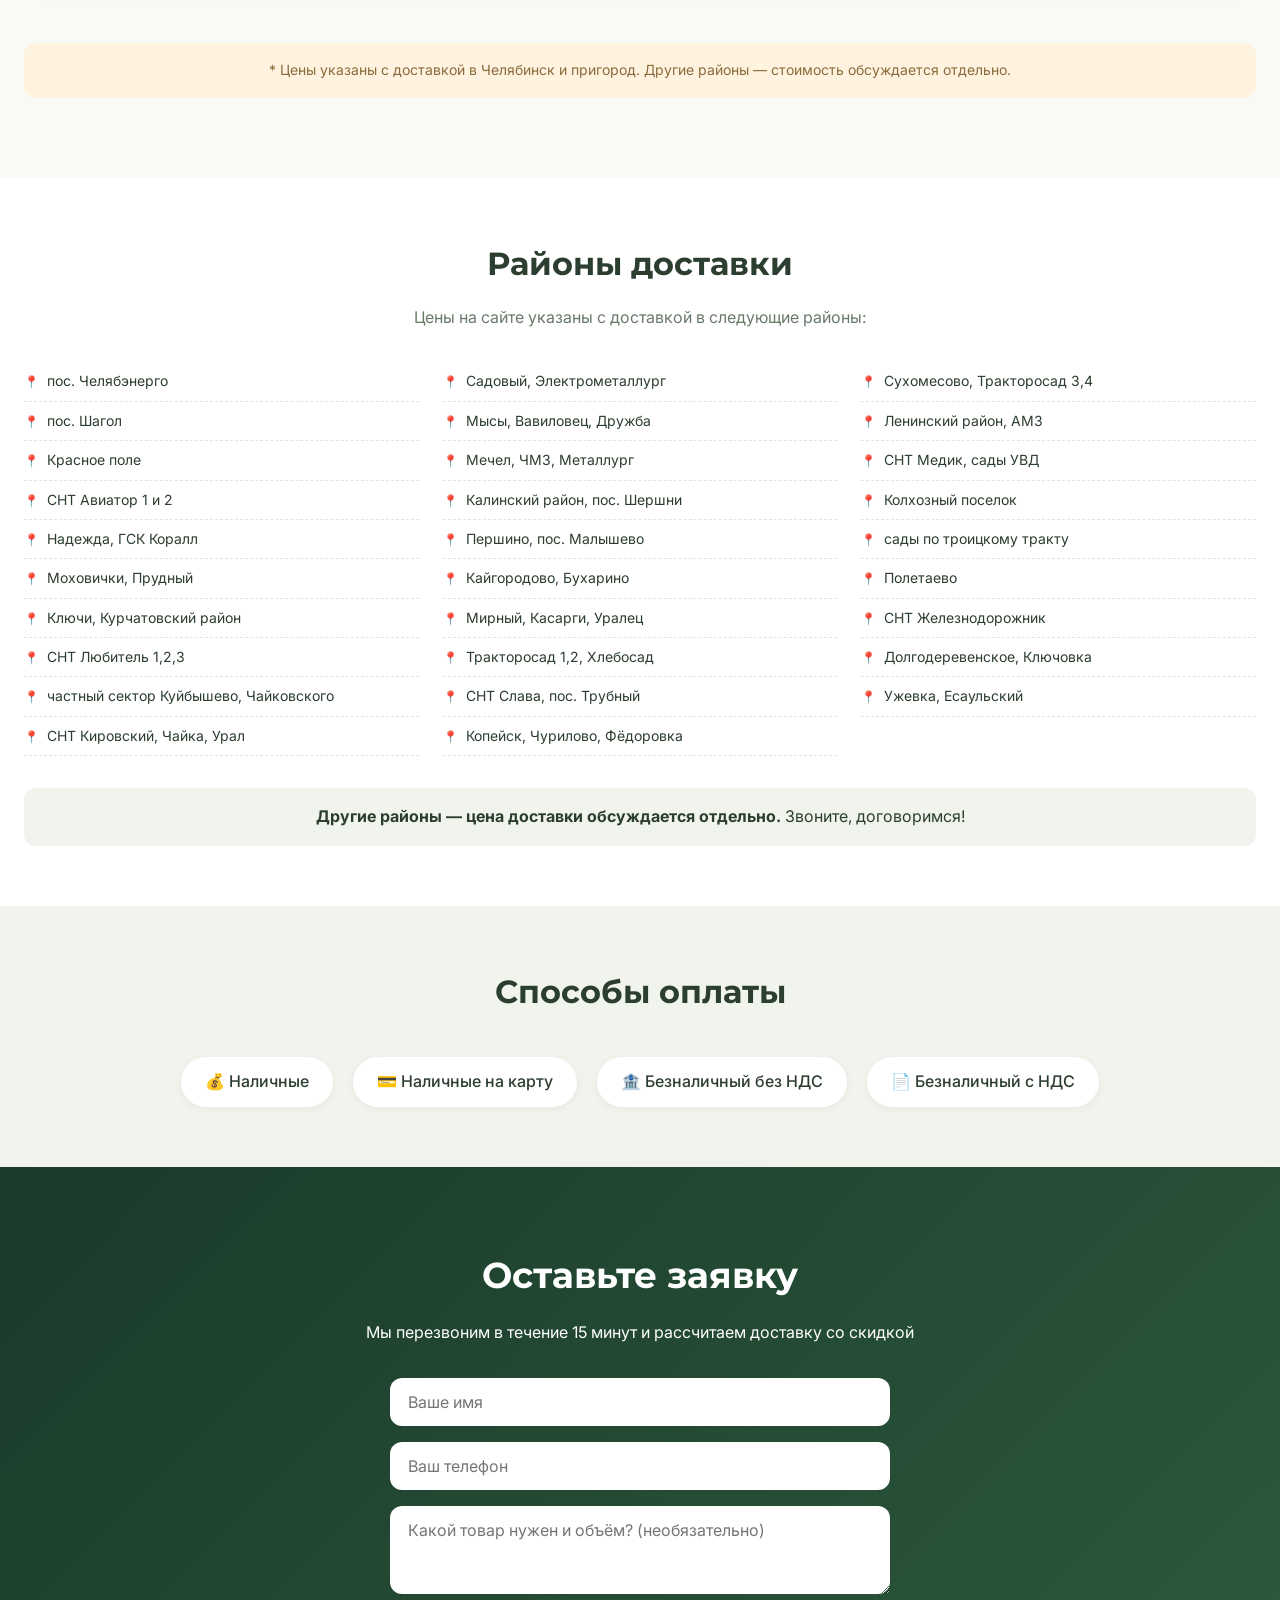
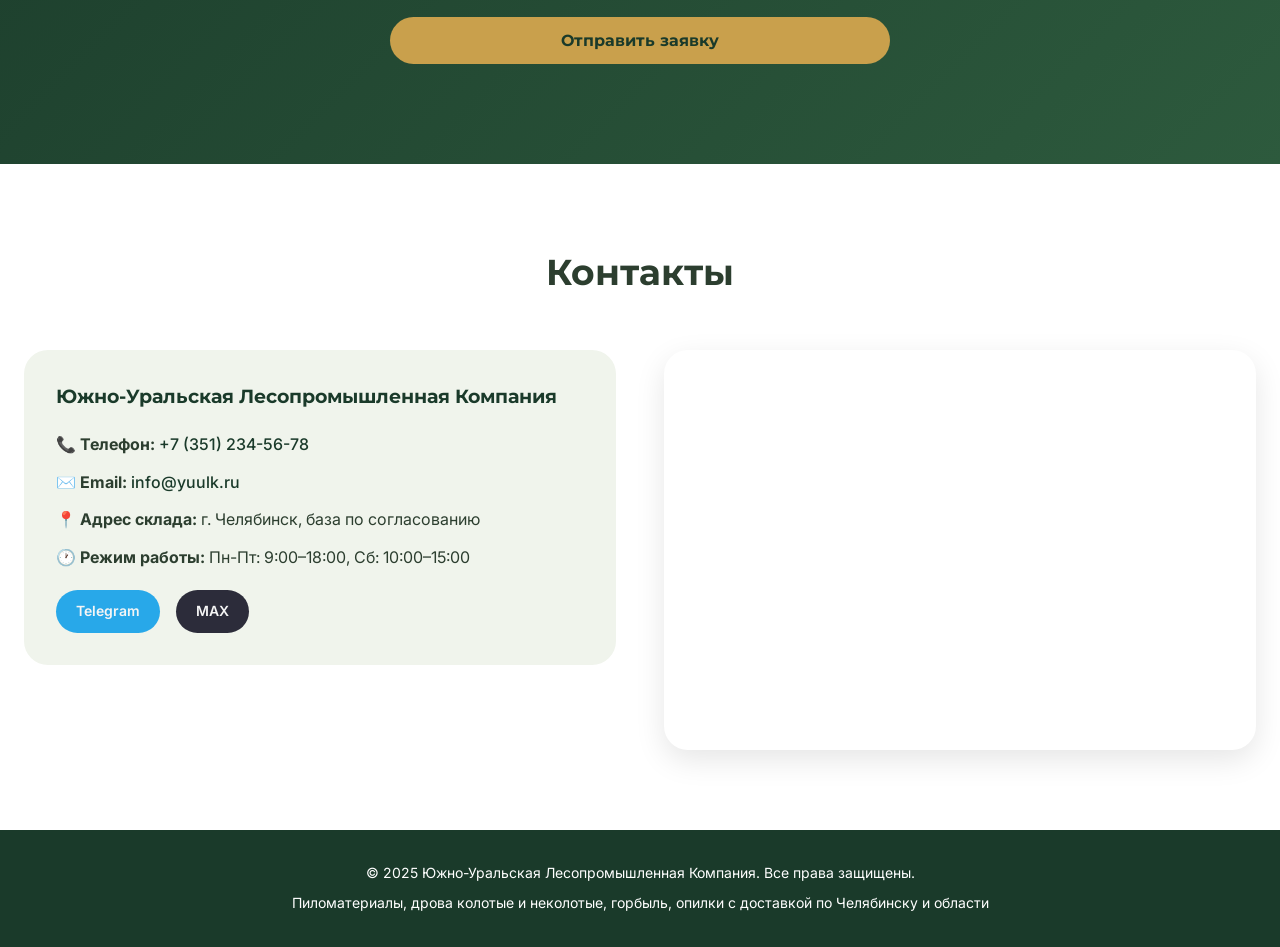
==== commit 01b532db: "messengers-big .messenger-link color:#f5f5f5" ====
--- a/index.html
+++ b/index.html
@@ -65,11 +65,10 @@
                 </div>
                 <div class="header-contacts">
                     <a href="tel:+73512345678" class="phone">+7 (351) 234-56-78</a>
-                    <a href="mailto:info@yuulk.ru" class="email">info@yuulk.ru</a>
-                    <div class="messengers">
-                        <a href="https://t.me/yuulk" target="_blank" class="messenger-link tg" aria-label="Telegram"></a>
-                        <a href="https://max.ru/im?phone=79001234567" target="_blank" class="messenger-link max" aria-label="MAX"></a>
-                    </div>
+                        <div class="messengers-big">
+                            <a href="https://t.me/yuulk" target="_blank" class="messenger-link tg">Telegram</a>
+                            <a href="https://im.max.ru/yuulk" target="_blank" class="messenger-link max">MAX</a>
+                        </div>
                     <button class="callback-btn" id="openFormBtn">Заказать звонок</button>
                 </div>
             </div>
@@ -97,9 +96,9 @@
                 <div class="about-grid">
                     <div class="about-text">
                         <h2>О компании <span class="accent">ЮУЛК</span></h2>
-                        <p>На рынке пиломатериалов с <strong>2007 года</strong>. Опыт работы с крупными предприятиями <br>и частными клиентами.</p>
-                        <p>Направление: <strong>дрова колотые и неколотые</strong>. Предлагаем лучшее по доступной цене <br>с скидками на доставку.</p>
-                        <p><strong>Звоните, всегда рады помочь!</strong></p>
+                        <p>На рынке пиломатериалов наша компания с <strong>2007 года</strong>. Имеем опыт работы с крупными предприятиями. Также неизменно компания занимается изготовлением качественного пиломатериала для частных клиентов.</p>
+                        <p>Еще одно направление лесопроизводства — <strong>дрова колотые и неколотые</strong>. Мы всегда стараемся предложить лучшее для наших клиентов и по доступной цене, а также с хорошими скидками на доставку.</p>
+                        <p><strong>Звоните, здесь всегда рады вам помочь!</strong></p>
                     </div>
                     <div class="about-stats">
                         <div class="stat">
@@ -501,7 +500,7 @@
                             <p><strong>📍 Адрес склада:</strong> г. Челябинск, база по согласованию</p>
                             <p><strong>🕐 Режим работы:</strong> Пн-Пт: 9:00–18:00, Сб: 10:00–15:00</p>
                             <div class="messengers-big">
-                                <a href="https://t.me/yuulk" target="_blank" class="messenger-link tg"></a>
+                                <a href="https://t.me/yuulk" target="_blank" class="messenger-link tg">Telegram</a>
                                 <a href="https://im.max.ru/yuulk" target="_blank" class="messenger-link max">MAX</a>
                             </div>
                         </div>
--- a/style.css
+++ b/style.css
@@ -115,39 +115,22 @@
     color: #c9a04c;
 }
 
-.email {
-    color: white;
-    text-decoration: none;
-    font-size: 16px;
-    font-weight: 500;
-    transition: 0.3s;
-}
-
-.email:hover {
-    color: #c9a04c;
-}
-
 .messenger-link {
-    display: inline-grid;
+    display: flex;
     align-items: center;
     justify-content: center;
-    width: 48px;
-    height: 48px;
+    width: 40px;
+    height: 40px;
     border-radius: 50%;
     transition: 0.3s;
 }
 
 .messenger-link.tg {
-    background-color: #28a8e9;
-    background-image: url('https://upload.wikimedia.org/wikipedia/commons/8/82/Telegram_logo.svg');
-    background-position: center;
-    background-size: 55%;
-    background-repeat: no-repeat;
+    background: #28a8e9;
 }
 
 .messenger-link.max {
-    background: url('https://maxicons.ru/icons/Max_logo.svg') center/contain no-repeat;
-    background-color: transparent;
+    background: #2c2c3a;
 }
 
 .messenger-link:hover {
@@ -278,23 +261,17 @@
     font-size: 18px;
     margin-bottom: 16px;
     color: #4a5a4a;
-    word-wrap: break-word;
-    hyphens: auto;
 }
 
 .about-stats {
     display: flex;
-    flex-wrap: wrap;
-    gap: 20px;
+    gap: 32px;
     background: #f0f4ec;
-    padding: 24px;
+    padding: 32px;
     border-radius: 24px;
-    width: 100%;
 }
 
 .stat {
-    flex: 1 1 120px;
-    min-width: 120px;
     text-align: center;
 }
 
@@ -731,6 +708,7 @@
     text-decoration: none;
     font-size: 14px;
     font-weight: 600;
+    color: #f5f5f5;
 }
 
 .map-container {
@@ -807,35 +785,6 @@
 
 /* ========== RESPONSIVE ========== */
 @media (max-width: 768px) {
-    .header {
-        padding: 8px 0;
-    }
-    
-    .container {
-        padding: 0 16px;
-    }
-    
-    .phone {
-        font-size: 18px;
-    }
-    
-    .email {
-        font-size: 14px;
-    }
-    
-    .delivery-table th, .delivery-table td {
-        padding: 8px 4px;
-        font-size: 13px;
-    }
-    
-    .about-text h2 {
-        font-size: 28px;
-    }
-    
-    .about-text p {
-        font-size: 16px;
-    }
-    
     .hero h1 {
         font-size: 32px;
     }
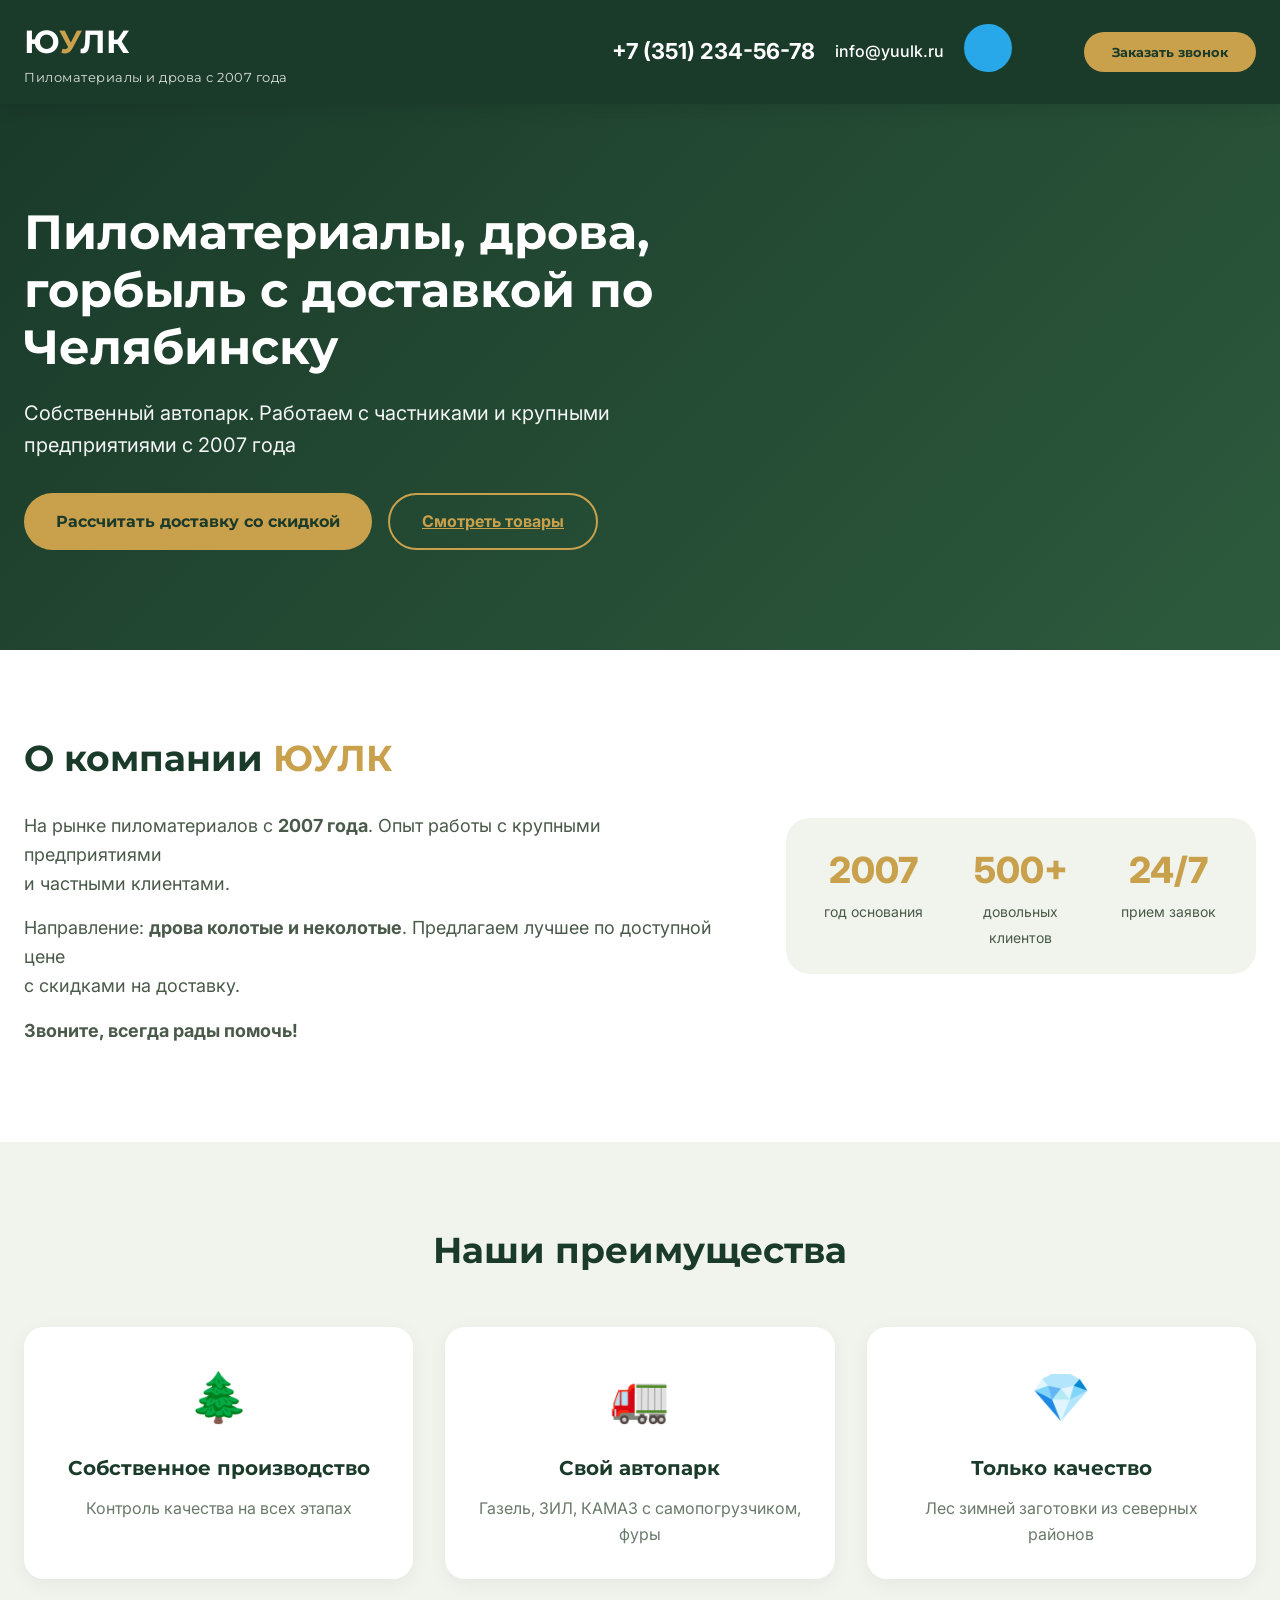
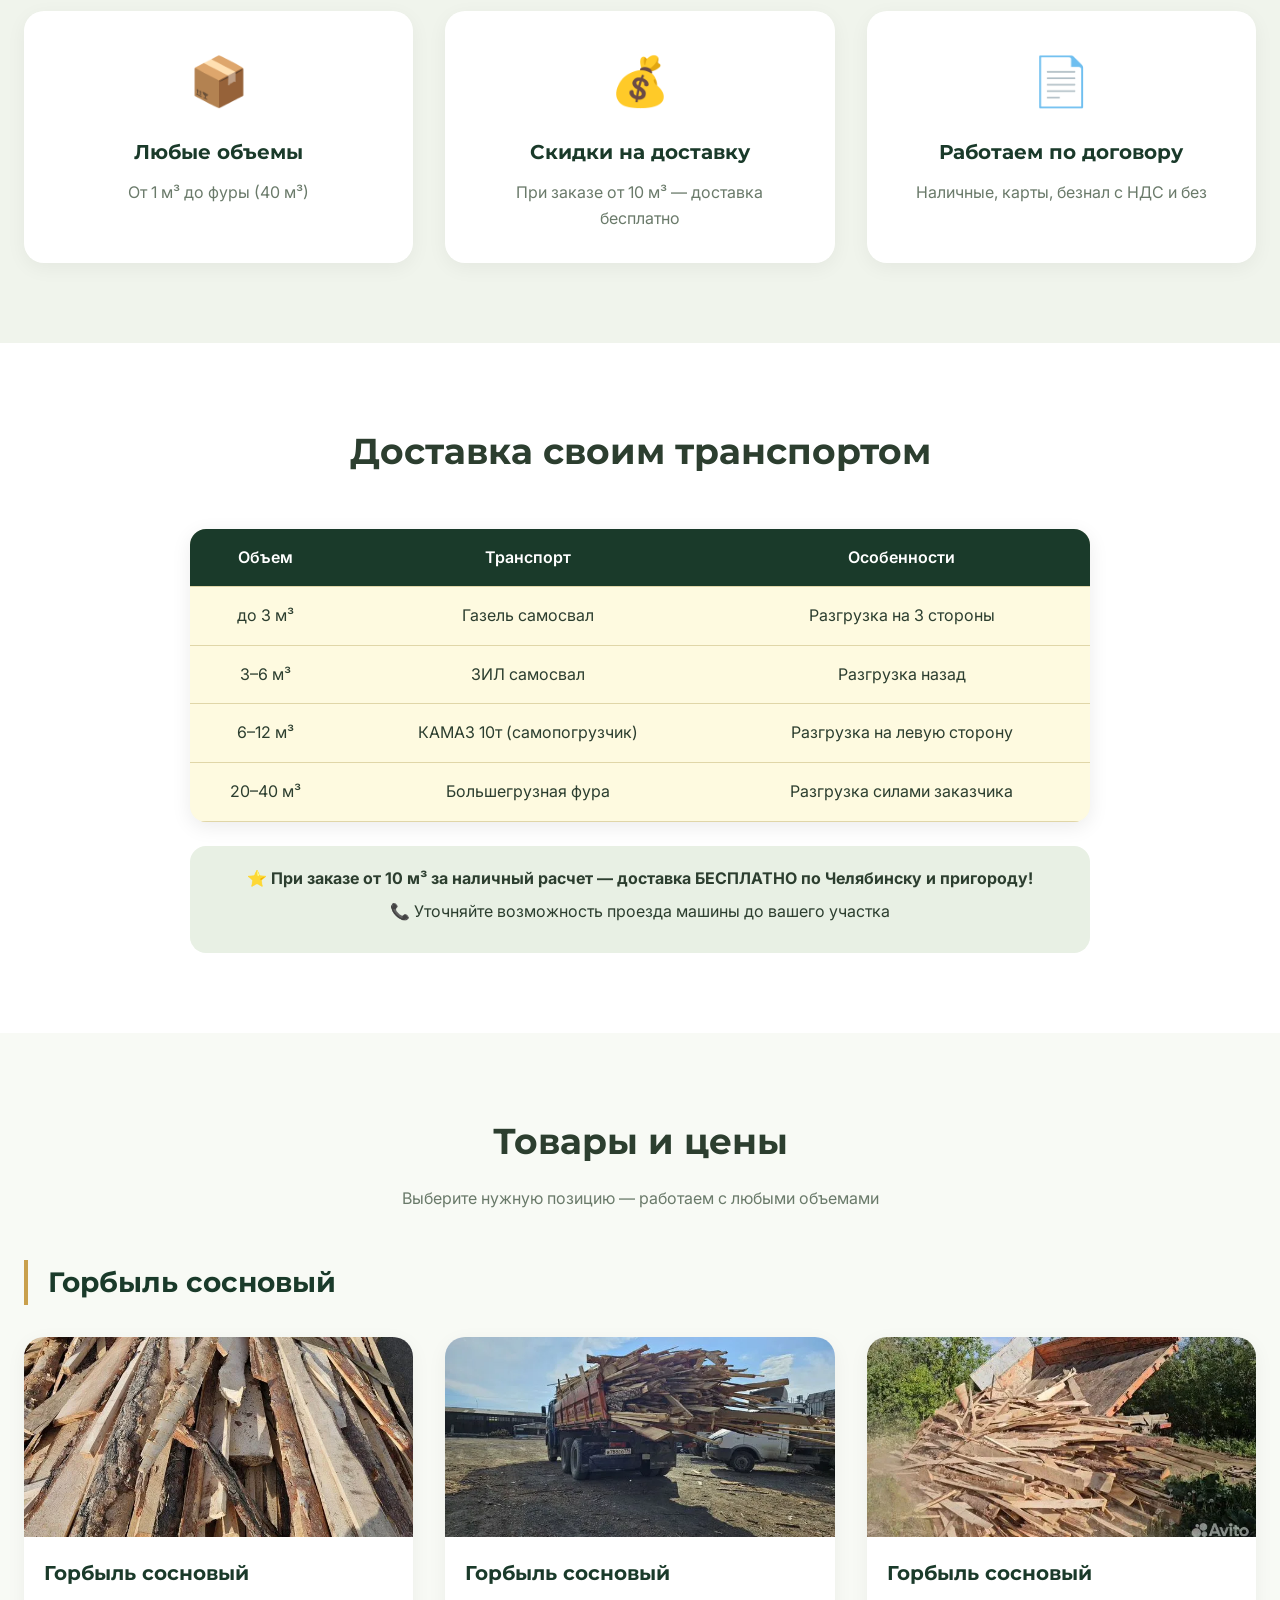
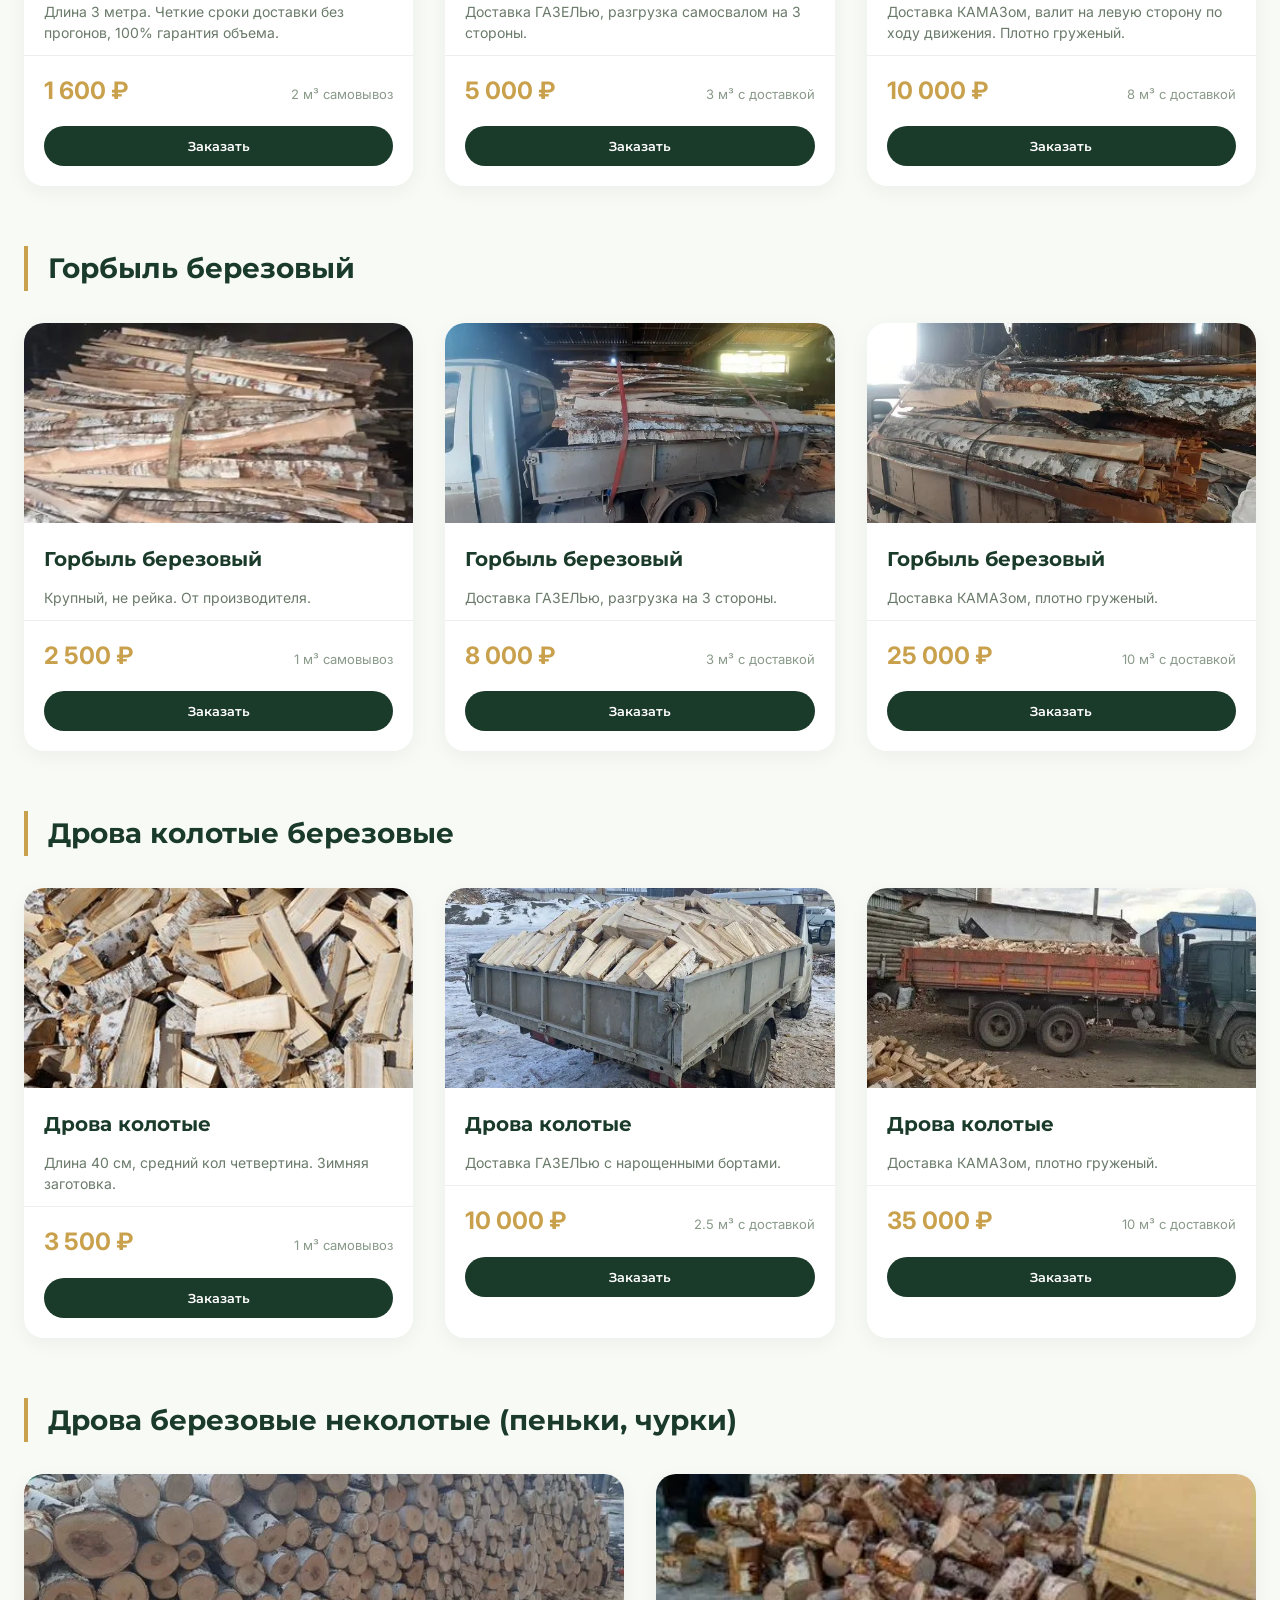
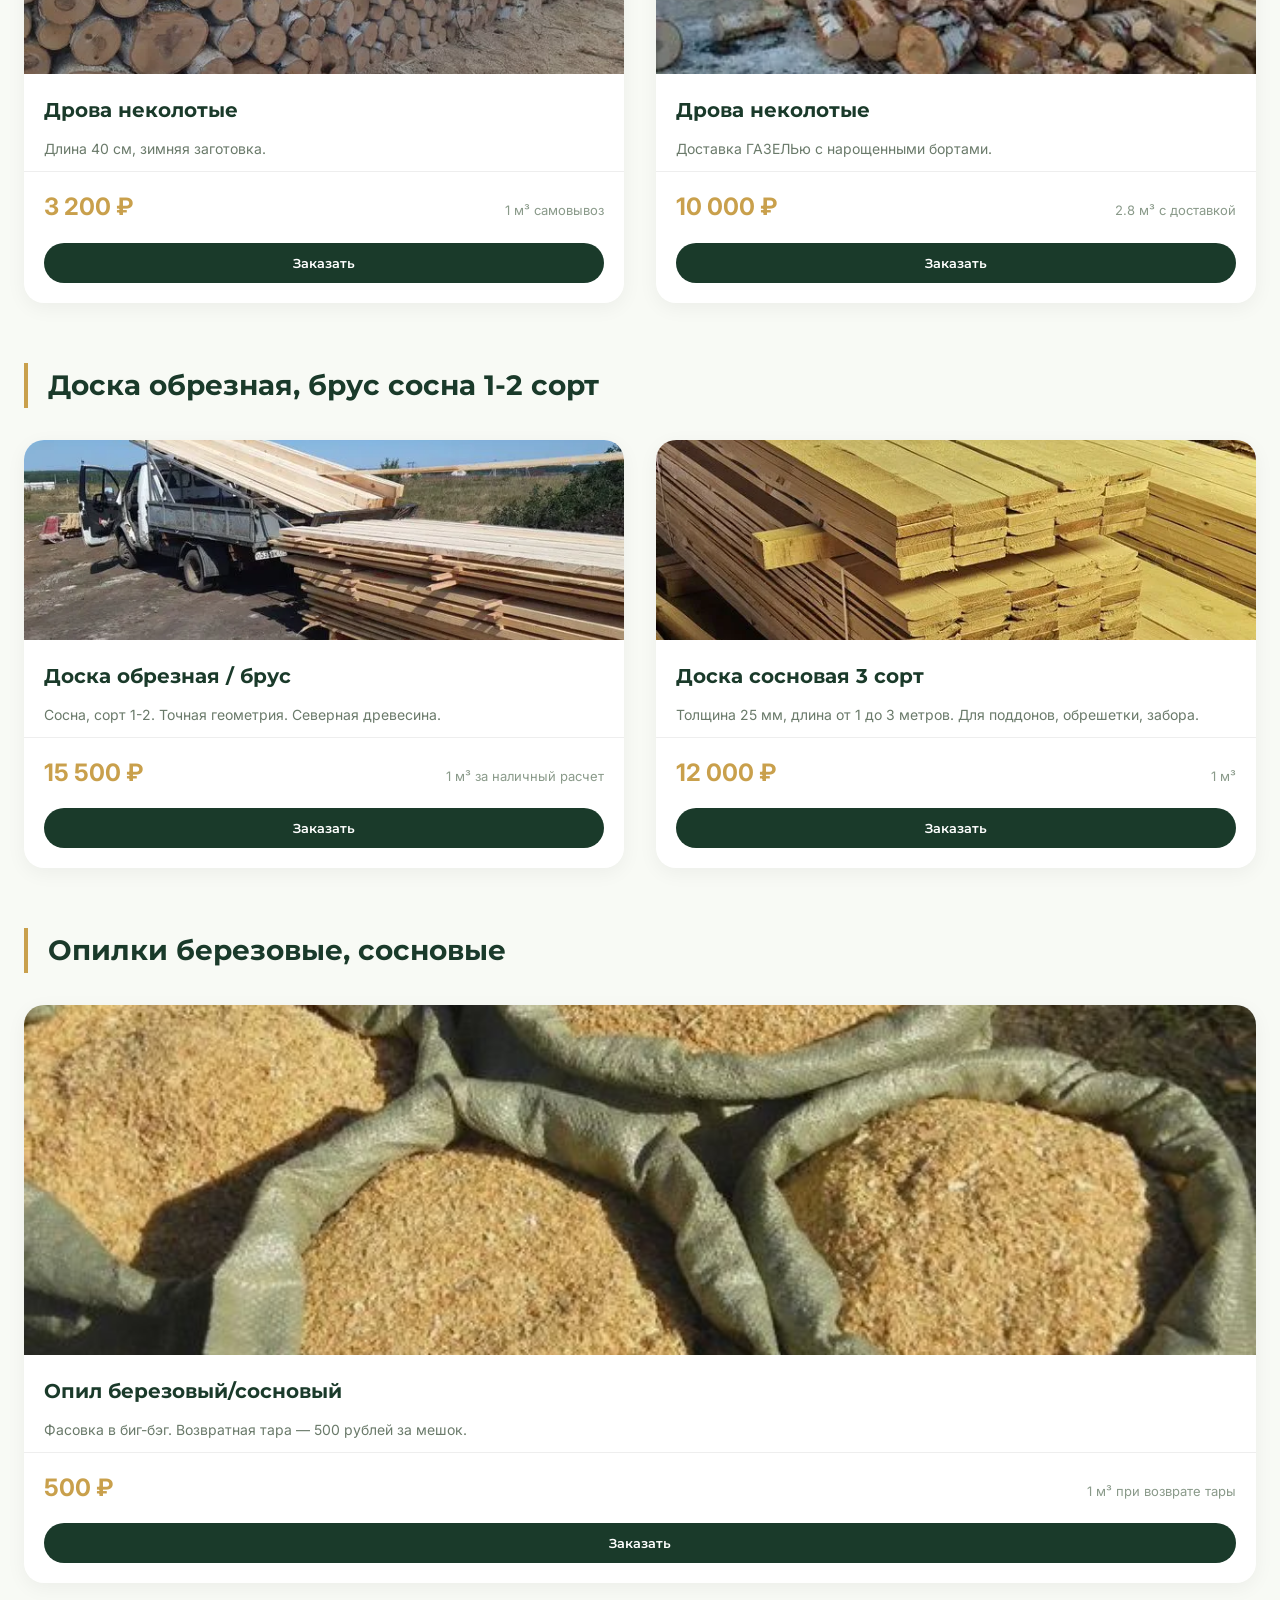
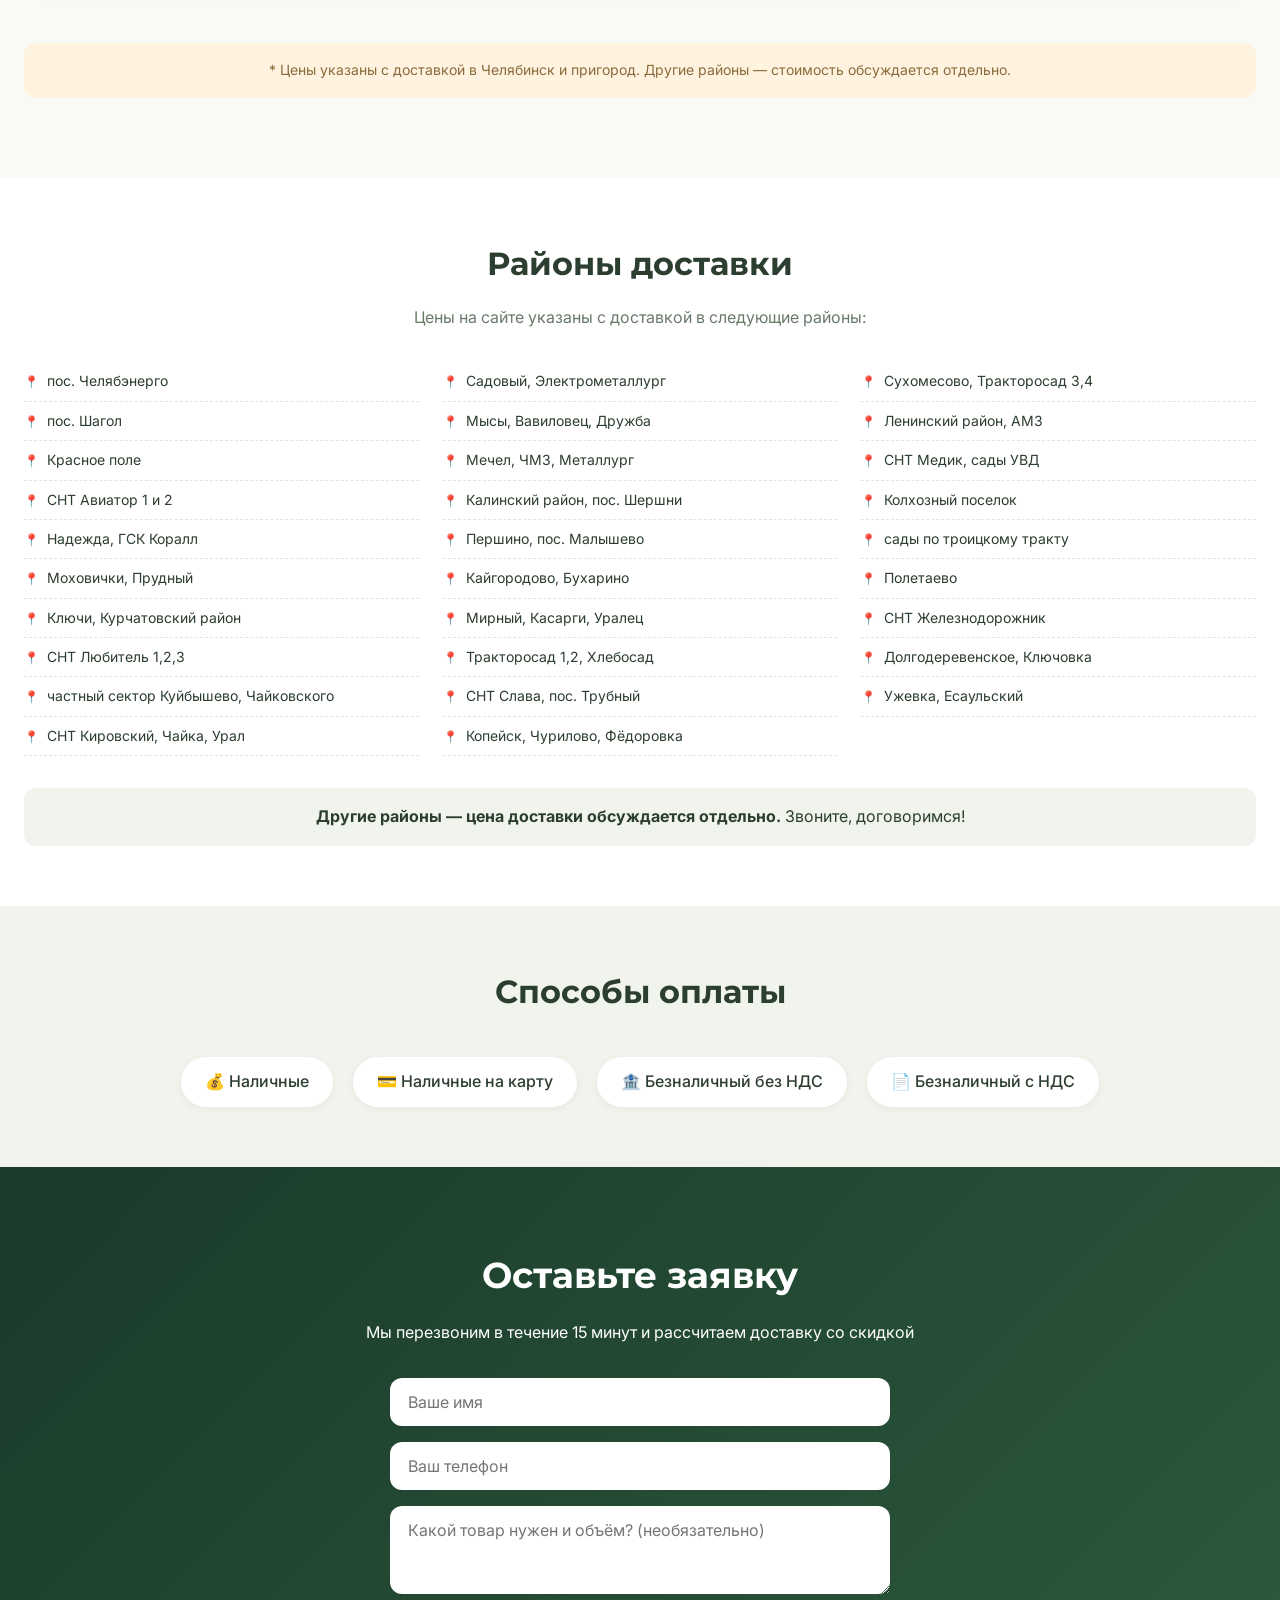
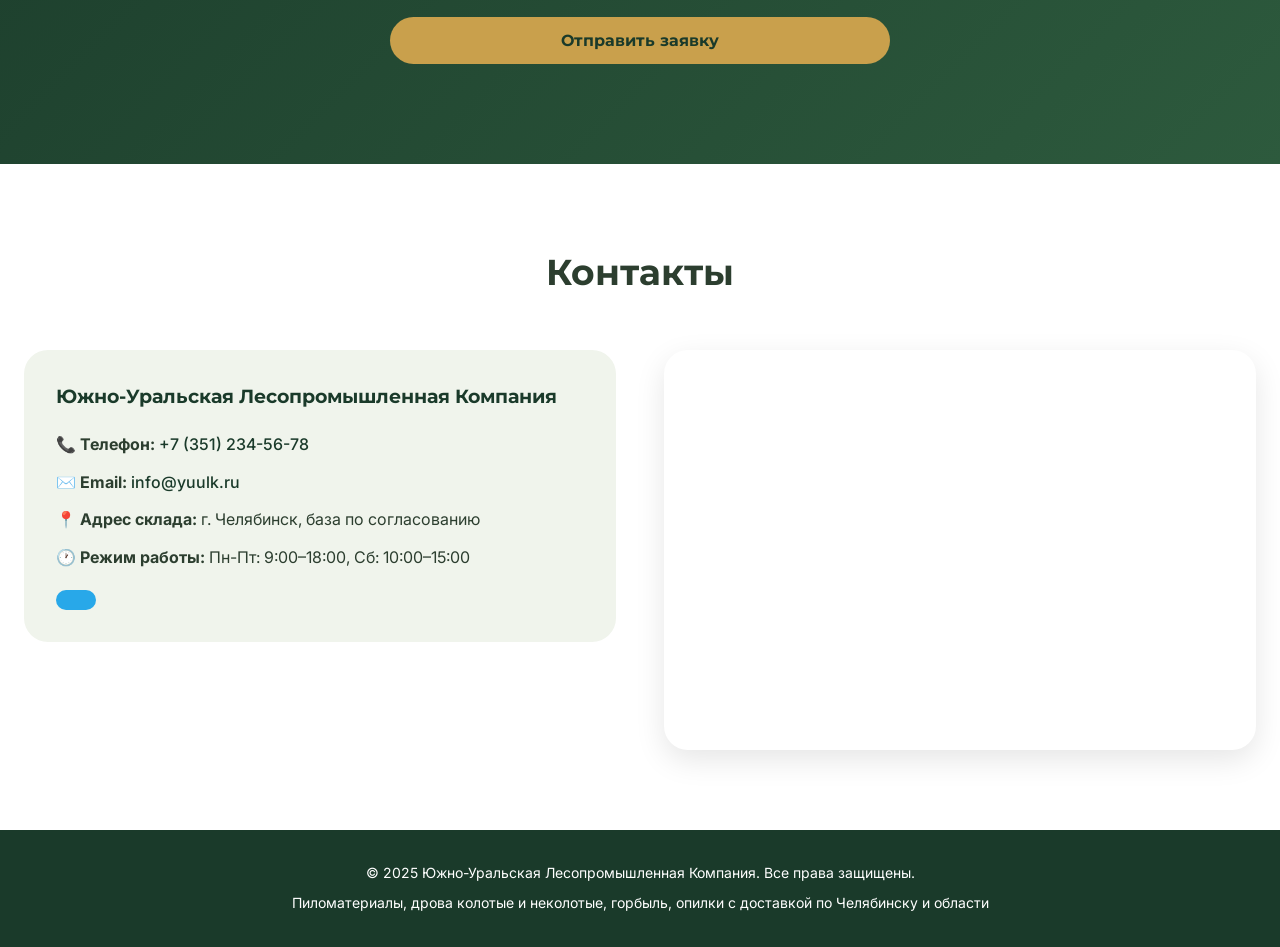
==== commit 41329801: "icon max" ====
--- a/index.html
+++ b/index.html
@@ -65,10 +65,11 @@
                 </div>
                 <div class="header-contacts">
                     <a href="tel:+73512345678" class="phone">+7 (351) 234-56-78</a>
-                        <div class="messengers-big">
-                            <a href="https://t.me/yuulk" target="_blank" class="messenger-link tg">Telegram</a>
-                            <a href="https://im.max.ru/yuulk" target="_blank" class="messenger-link max">MAX</a>
-                        </div>
+                    <a href="mailto:info@yuulk.ru" class="email">info@yuulk.ru</a>
+                    <div class="messengers">
+                        <a href="https://t.me/yuulk" target="_blank" class="messenger-link tg" aria-label="Telegram"></a>
+                        <a href="https://max.ru/im?phone=79001234567" target="_blank" class="messenger-link max" aria-label="MAX"></a>
+                    </div>
                     <button class="callback-btn" id="openFormBtn">Заказать звонок</button>
                 </div>
             </div>
@@ -96,9 +97,9 @@
                 <div class="about-grid">
                     <div class="about-text">
                         <h2>О компании <span class="accent">ЮУЛК</span></h2>
-                        <p>На рынке пиломатериалов наша компания с <strong>2007 года</strong>. Имеем опыт работы с крупными предприятиями. Также неизменно компания занимается изготовлением качественного пиломатериала для частных клиентов.</p>
-                        <p>Еще одно направление лесопроизводства — <strong>дрова колотые и неколотые</strong>. Мы всегда стараемся предложить лучшее для наших клиентов и по доступной цене, а также с хорошими скидками на доставку.</p>
-                        <p><strong>Звоните, здесь всегда рады вам помочь!</strong></p>
+                        <p>На рынке пиломатериалов с <strong>2007 года</strong>. Опыт работы с крупными предприятиями <br>и частными клиентами.</p>
+                        <p>Направление: <strong>дрова колотые и неколотые</strong>. Предлагаем лучшее по доступной цене <br>с скидками на доставку.</p>
+                        <p><strong>Звоните, всегда рады помочь!</strong></p>
                     </div>
                     <div class="about-stats">
                         <div class="stat">
@@ -500,8 +501,8 @@
                             <p><strong>📍 Адрес склада:</strong> г. Челябинск, база по согласованию</p>
                             <p><strong>🕐 Режим работы:</strong> Пн-Пт: 9:00–18:00, Сб: 10:00–15:00</p>
                             <div class="messengers-big">
-                                <a href="https://t.me/yuulk" target="_blank" class="messenger-link tg">Telegram</a>
-                                <a href="https://im.max.ru/yuulk" target="_blank" class="messenger-link max">MAX</a>
+                                <a href="https://t.me/yuulk" target="_blank" class="messenger-link tg"></a>
+                                <a href="https://max.ru/im?phone=79001234567" target="_blank" class="messenger-link max" aria-label="MAX"></a>
                             </div>
                         </div>
                     </div>
--- a/style.css
+++ b/style.css
@@ -115,22 +115,39 @@
     color: #c9a04c;
 }
 
+.email {
+    color: white;
+    text-decoration: none;
+    font-size: 16px;
+    font-weight: 500;
+    transition: 0.3s;
+}
+
+.email:hover {
+    color: #c9a04c;
+}
+
 .messenger-link {
-    display: flex;
+    display: inline-grid;
     align-items: center;
     justify-content: center;
-    width: 40px;
-    height: 40px;
+    width: 48px;
+    height: 48px;
     border-radius: 50%;
     transition: 0.3s;
 }
 
 .messenger-link.tg {
-    background: #28a8e9;
+    background-color: #28a8e9;
+    background-image: url('https://upload.wikimedia.org/wikipedia/commons/8/82/Telegram_logo.svg');
+    background-position: center;
+    background-size: 55%;
+    background-repeat: no-repeat;
 }
 
 .messenger-link.max {
-    background: #2c2c3a;
+    background: url('https://maxicons.ru/icons/MAX.svg') center/contain no-repeat;
+    background-color: transparent;
 }
 
 .messenger-link:hover {
@@ -261,17 +278,23 @@
     font-size: 18px;
     margin-bottom: 16px;
     color: #4a5a4a;
+    word-wrap: break-word;
+    hyphens: auto;
 }
 
 .about-stats {
     display: flex;
-    gap: 32px;
+    flex-wrap: wrap;
+    gap: 20px;
     background: #f0f4ec;
-    padding: 32px;
+    padding: 24px;
     border-radius: 24px;
+    width: 100%;
 }
 
 .stat {
+    flex: 1 1 120px;
+    min-width: 120px;
     text-align: center;
 }
 
@@ -785,6 +808,35 @@
 
 /* ========== RESPONSIVE ========== */
 @media (max-width: 768px) {
+    .header {
+        padding: 8px 0;
+    }
+    
+    .container {
+        padding: 0 16px;
+    }
+    
+    .phone {
+        font-size: 18px;
+    }
+    
+    .email {
+        font-size: 14px;
+    }
+    
+    .delivery-table th, .delivery-table td {
+        padding: 8px 4px;
+        font-size: 13px;
+    }
+    
+    .about-text h2 {
+        font-size: 28px;
+    }
+    
+    .about-text p {
+        font-size: 16px;
+    }
+    
     .hero h1 {
         font-size: 32px;
     }
@@ -827,4 +879,5 @@
     .products-grid {
         grid-template-columns: 1fr;
     }
-}+}
+
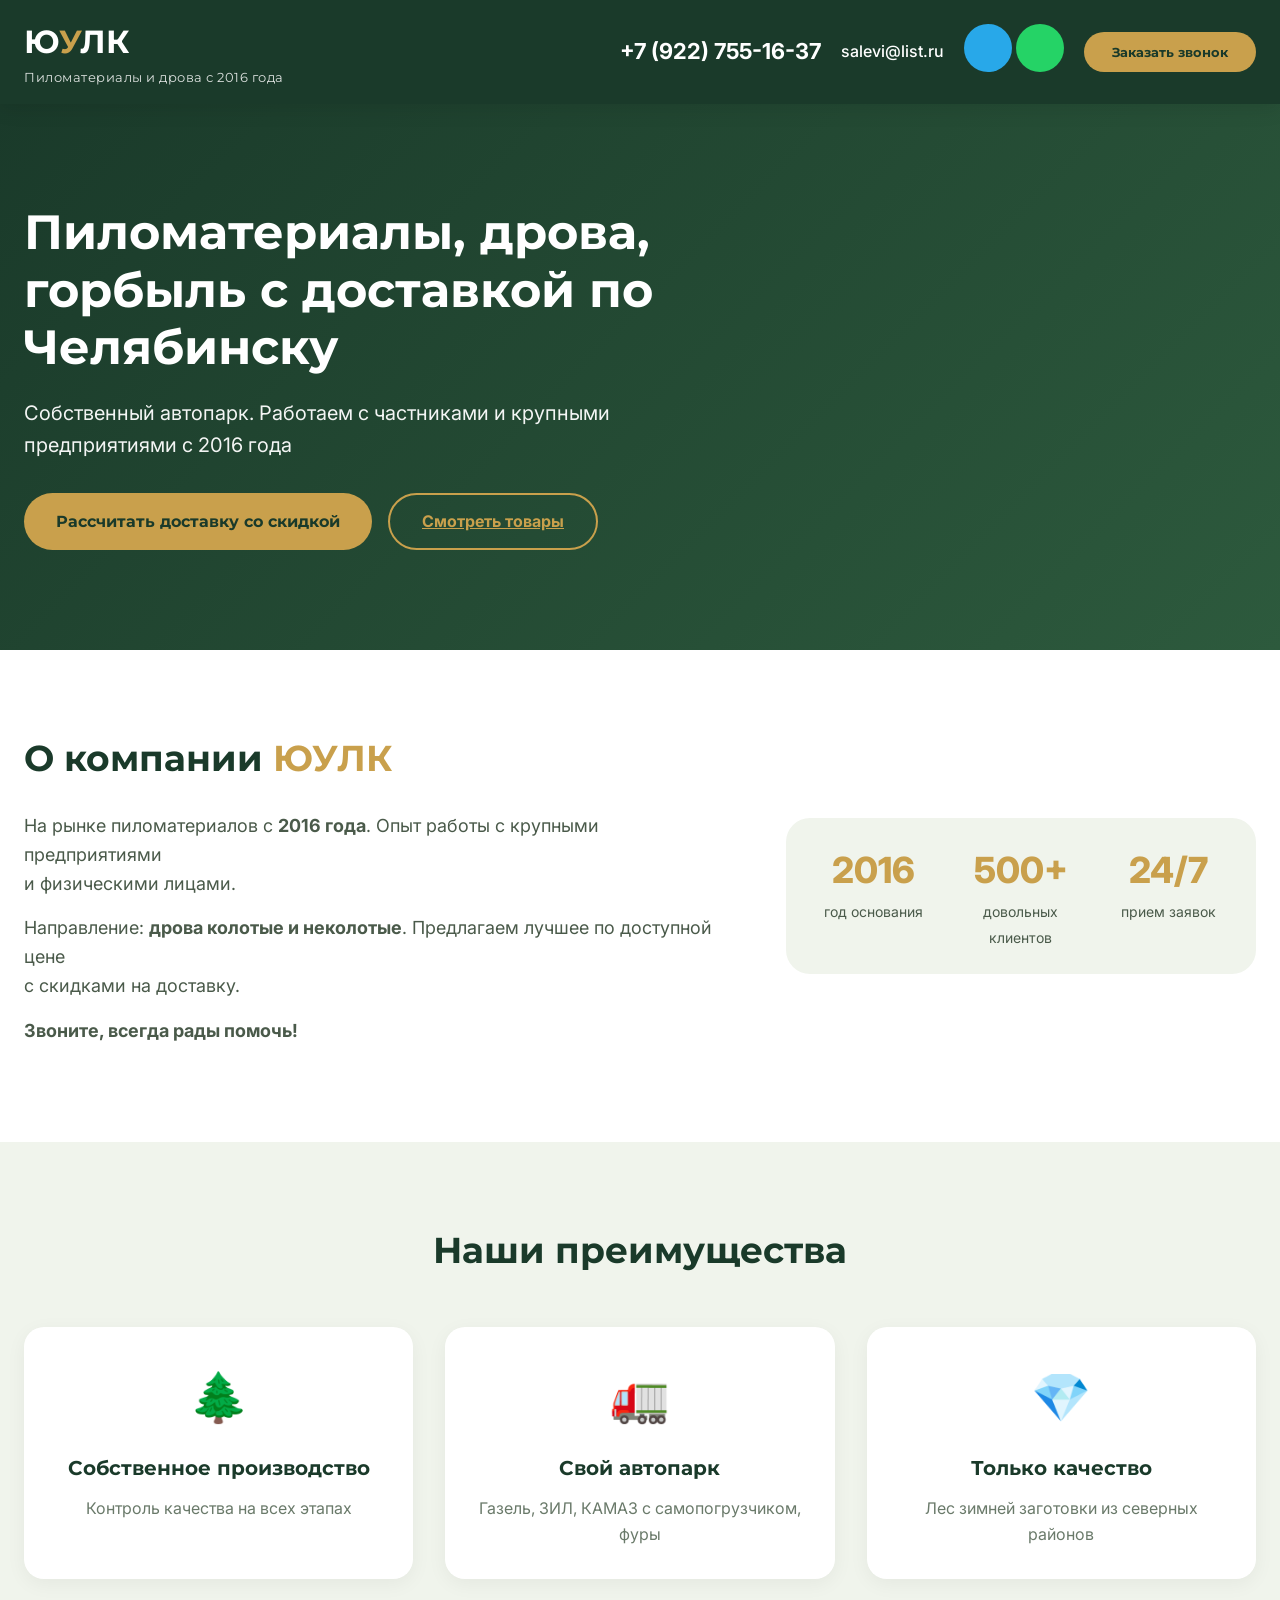
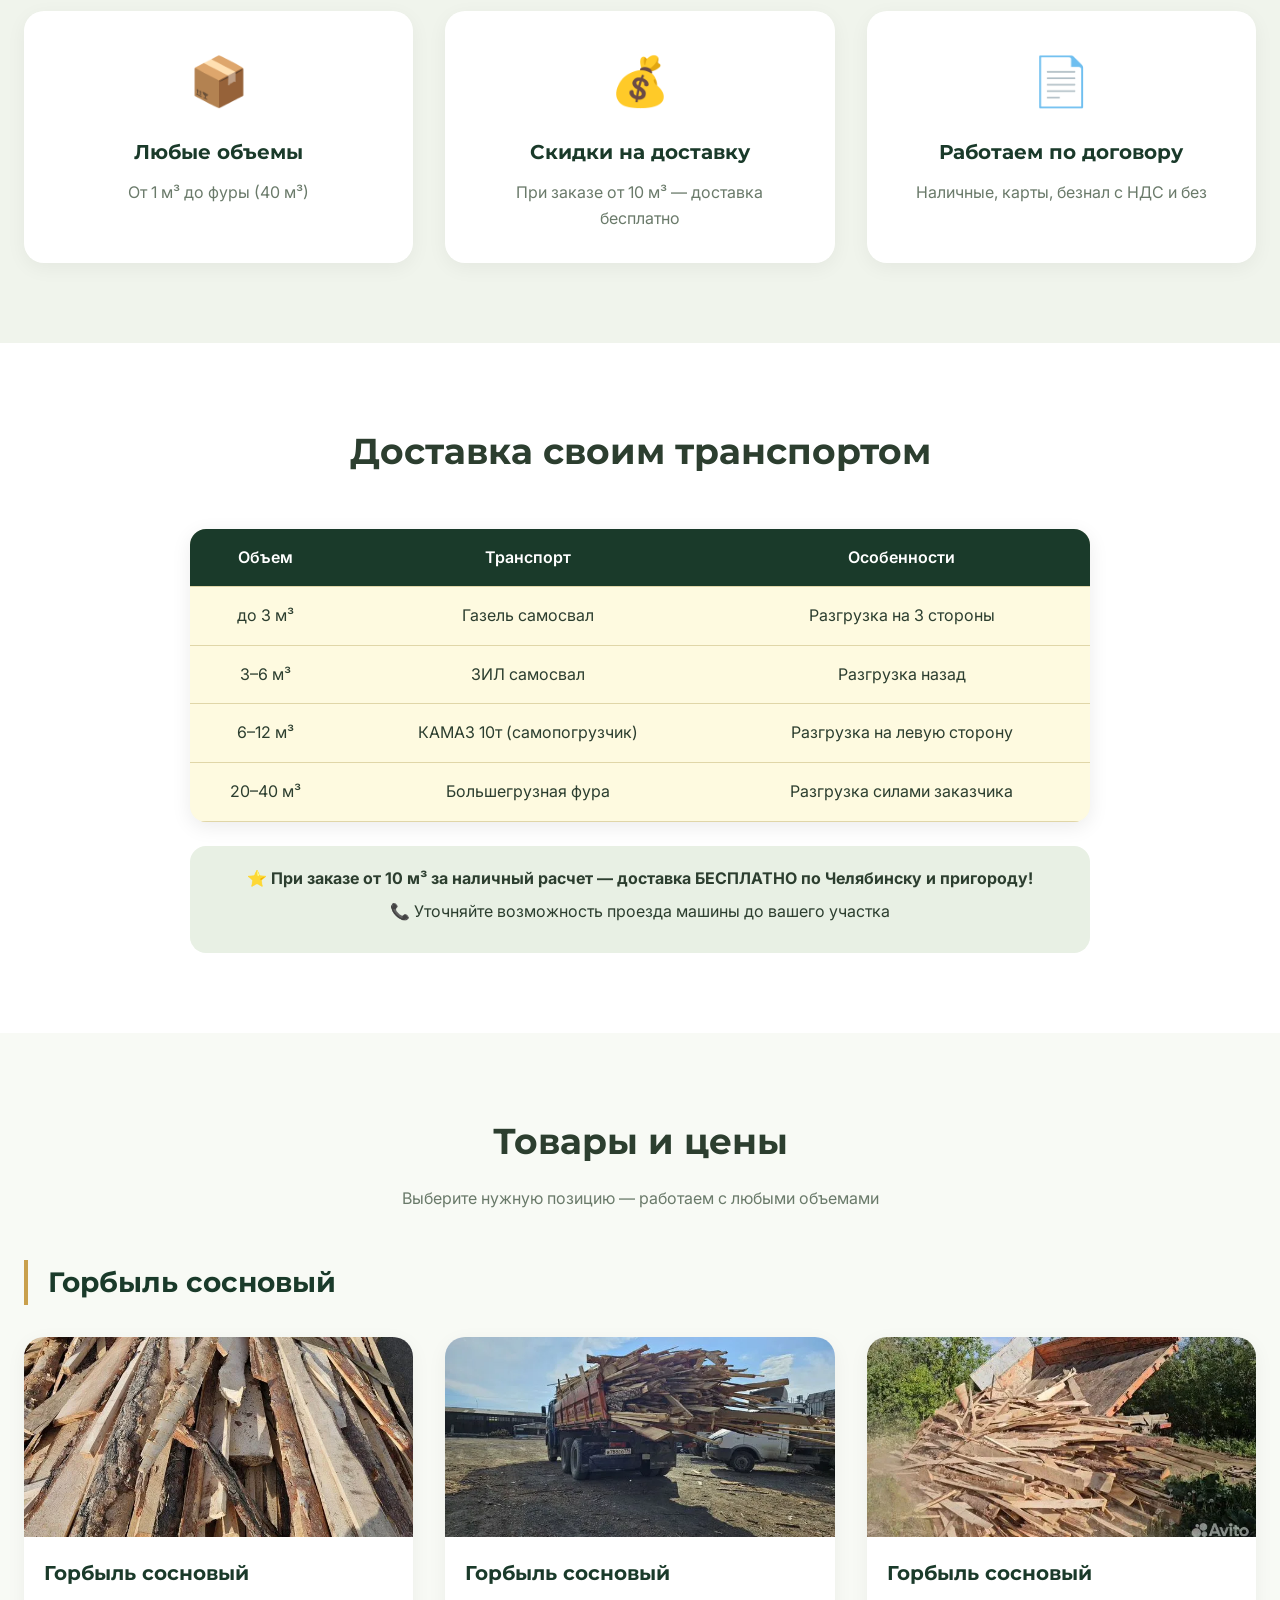
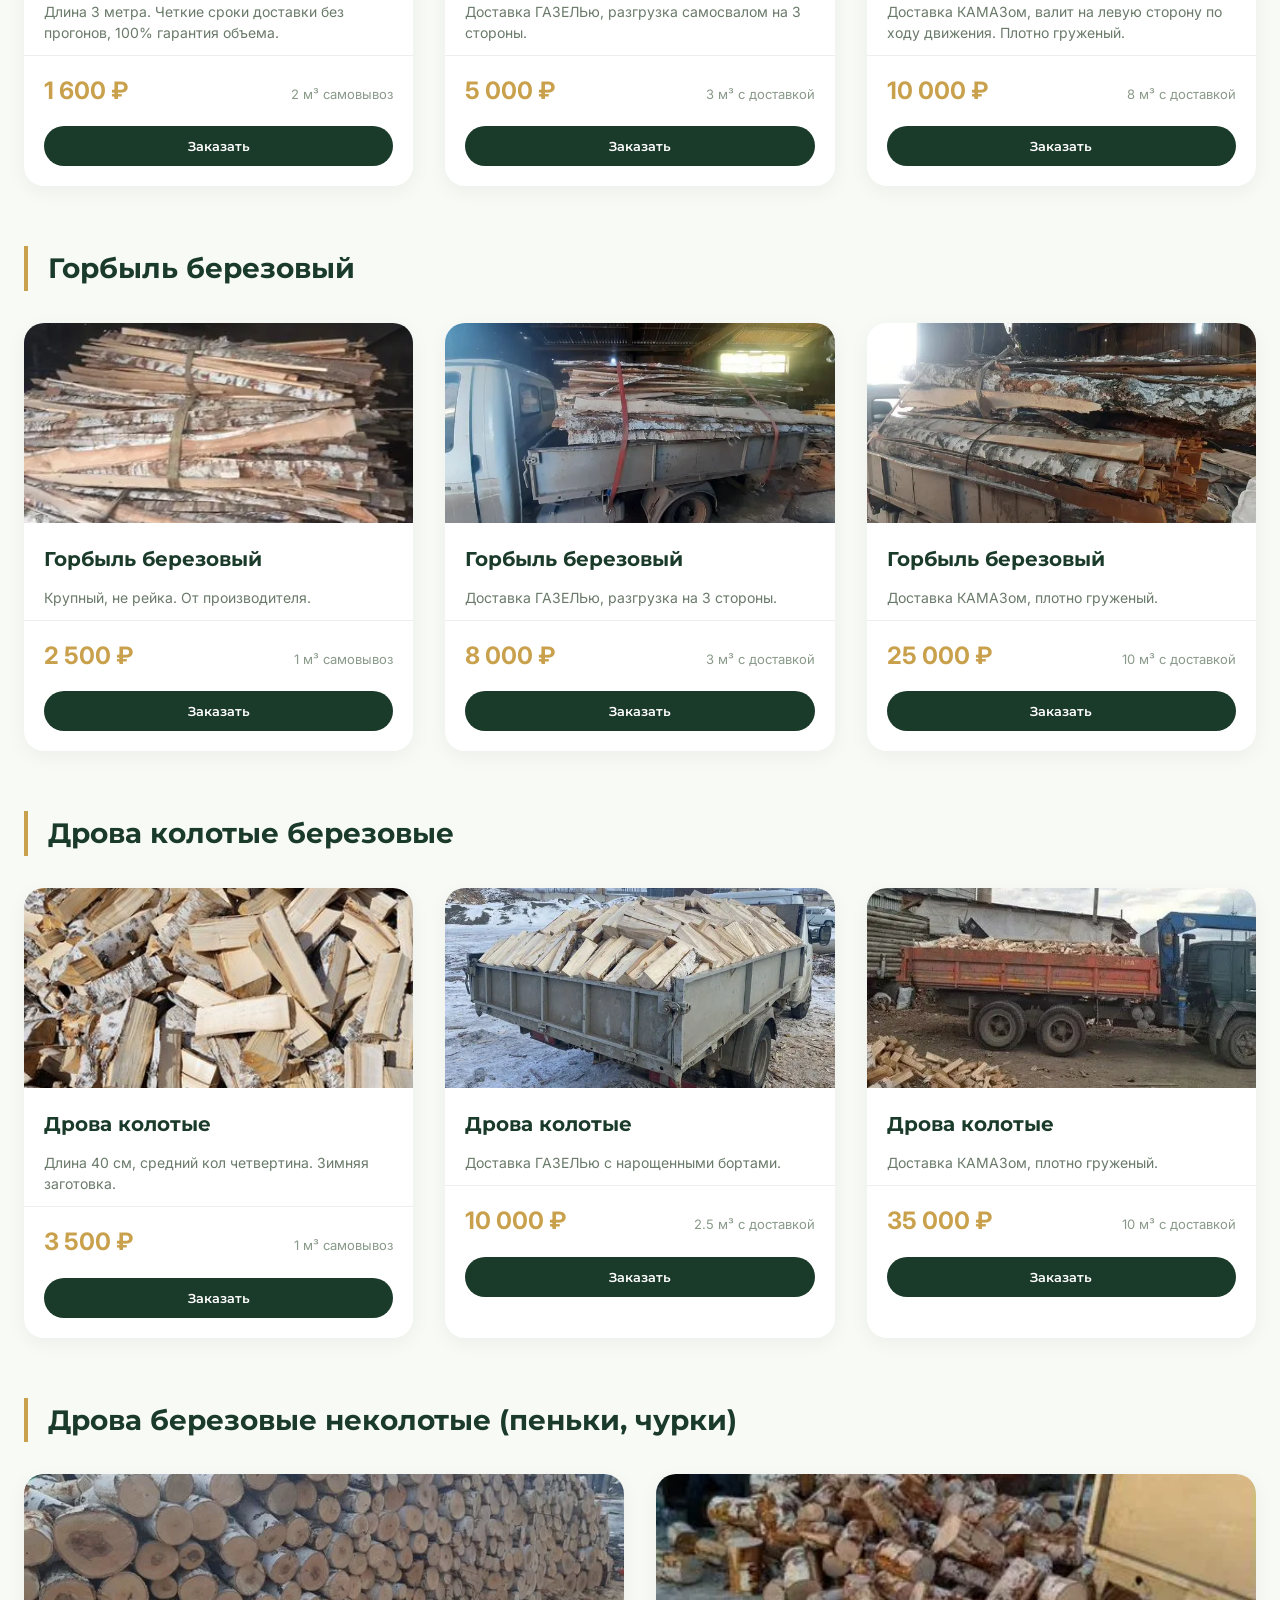
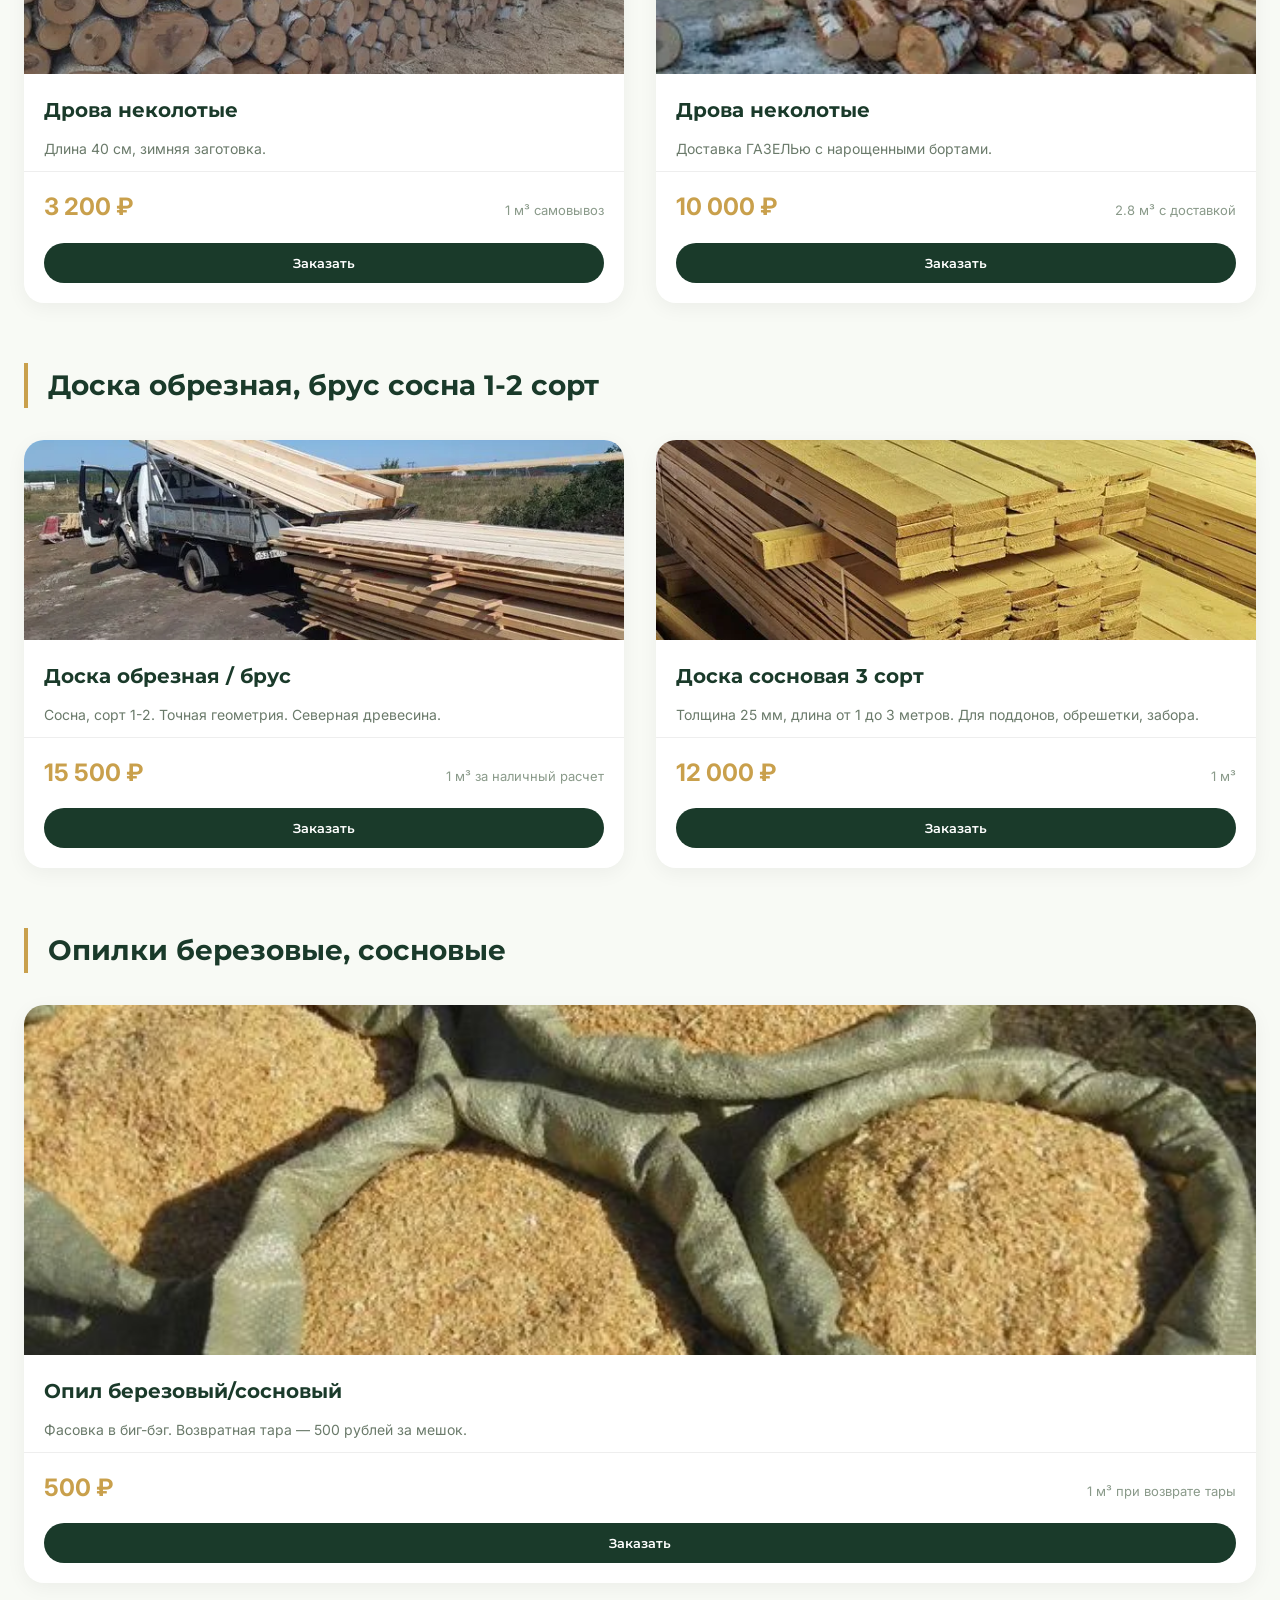
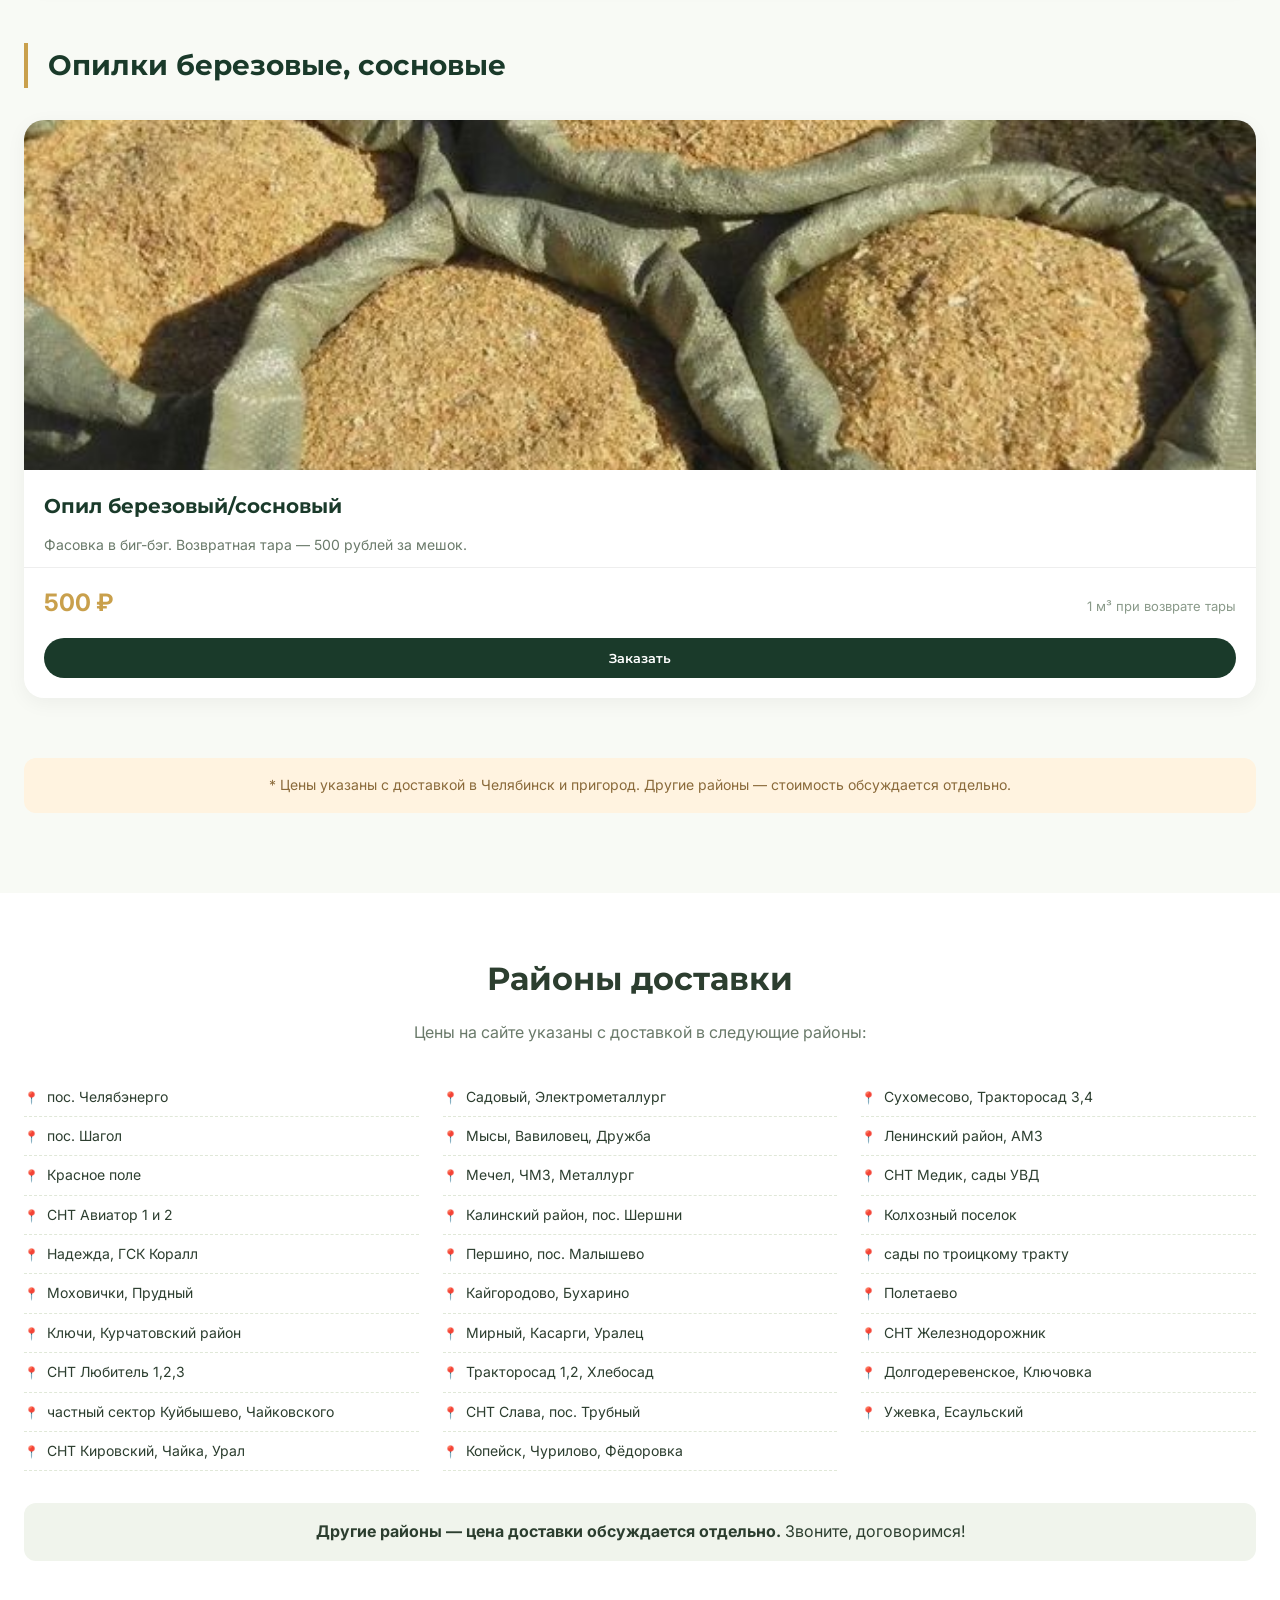
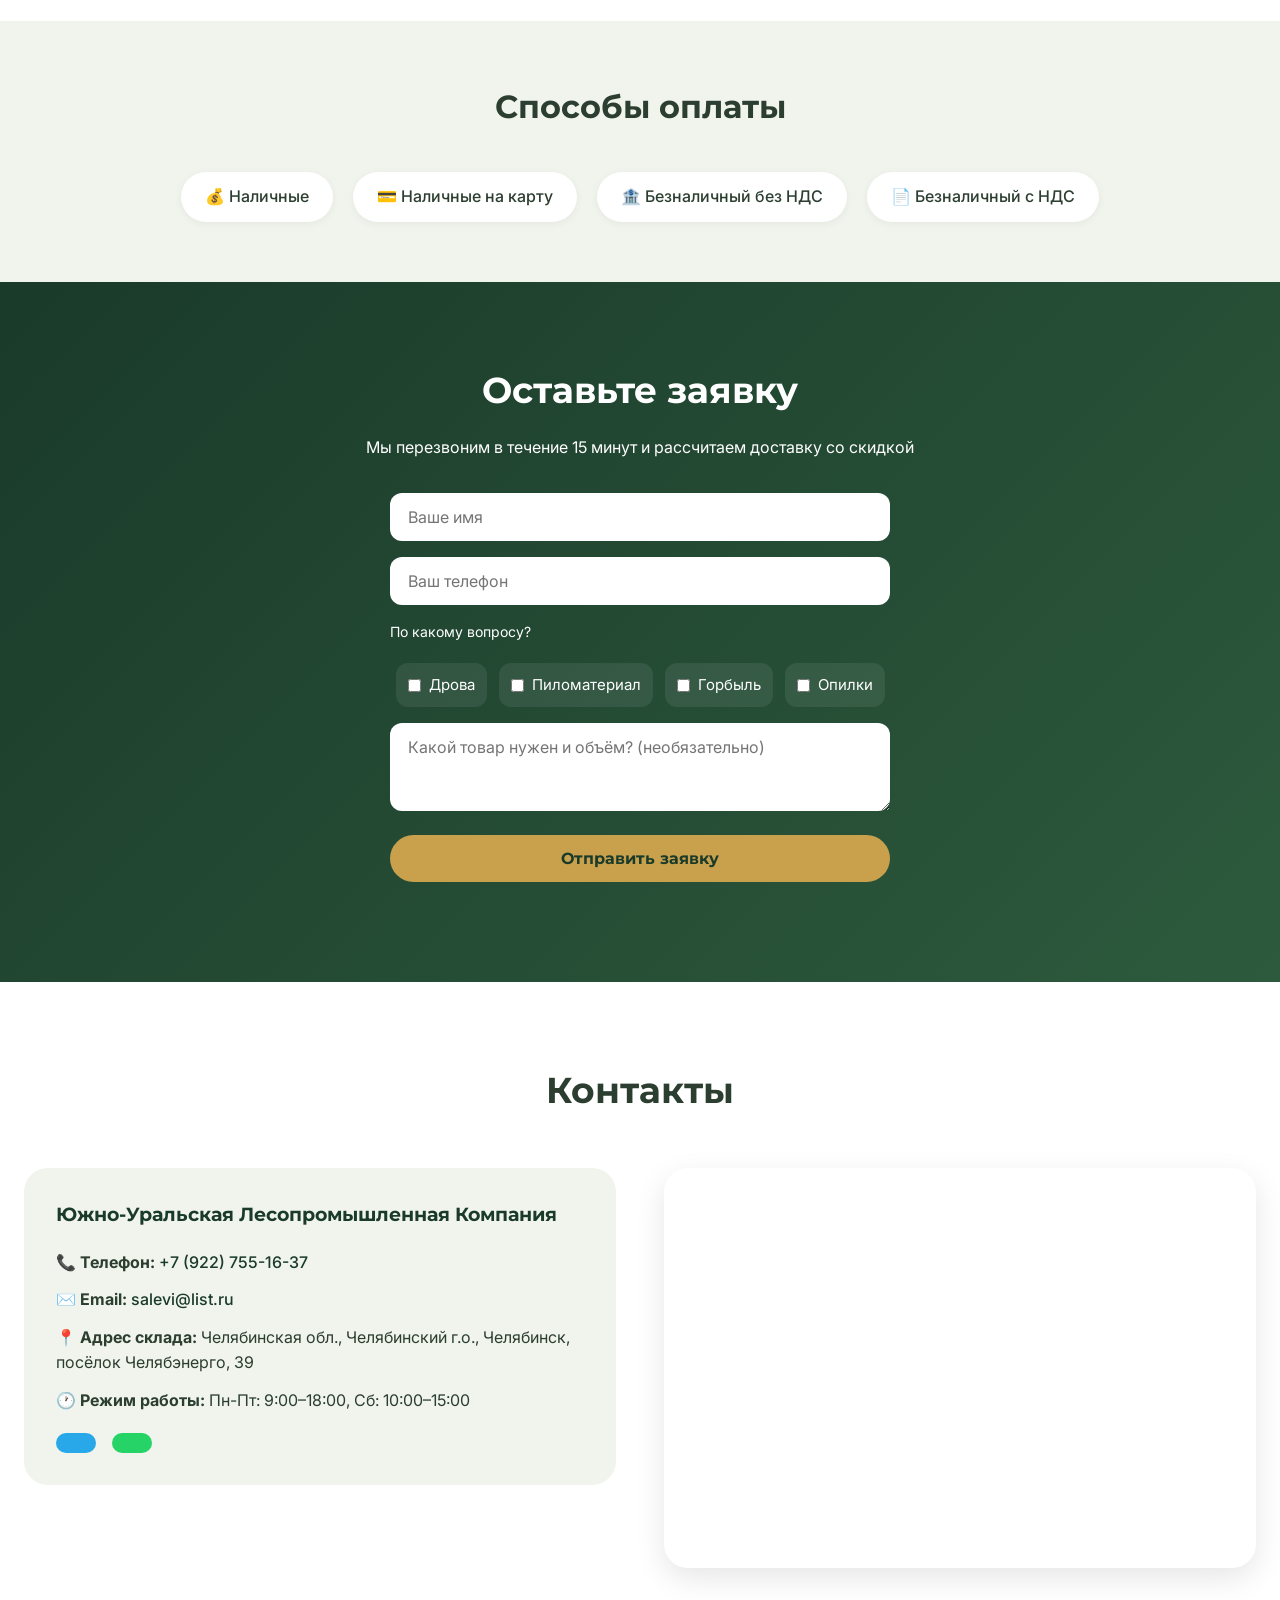
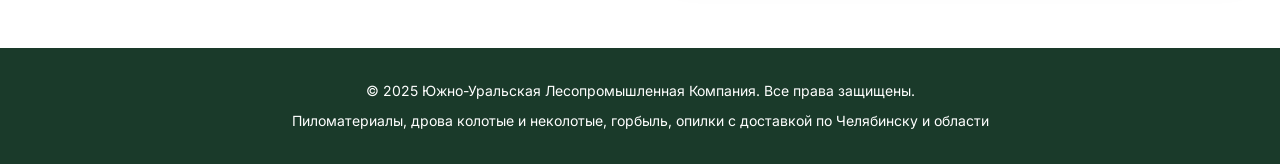
==== commit 312cd3bc: "info and css" ====
--- a/index.html
+++ b/index.html
@@ -15,11 +15,11 @@
     <meta property="og:title" content="ЮУЛК | Пиломатериалы и дрова с доставкой">
     <meta property="og:description" content="Качественные пиломатериалы, дрова, горбыль. Доставка по Челябинску и области. Свои машины с самопогрузчиком.">
     <meta property="og:type" content="website">
-    <meta property="og:url" content="https://ваш-сайт.рф">
-    <meta property="og:image" content="https://ваш-сайт.рф/img/og-image.jpg">
+    <meta property="og:url" content="https://uulk74.ru">
+    <meta property="og:image" content="https://uulk74.ru/img/og-image.jpg">
     
     <!-- Canonical -->
-    <link rel="canonical" href="https://ваш-сайт.рф">
+    <link rel="canonical" href="https://uulk74.ru">
     
     <!-- Favicon -->
     <link rel="icon" type="image/x-icon" href="favicon.ico">
@@ -29,9 +29,6 @@
     
     <!-- CSS -->
     <link rel="stylesheet" href="style.css">
-    
-    <!-- Яндекс Карты -->
-    <script src="https://api-maps.yandex.ru/2.1/?apikey=ваш_ключ&lang=ru_RU"></script>
     
     <!-- Schema.org разметка -->
     <script type="application/ld+json">
@@ -39,14 +36,14 @@
         "@context": "https://schema.org",
         "@type": "LocalBusiness",
         "name": "Южно-Уральская Лесопромышленная Компания",
-        "image": "https://ваш-сайт.рф/img/logo.jpg",
+        "image": "https://uulk74.ru/logo.jpg",
         "address": {
             "@type": "PostalAddress",
             "addressLocality": "Челябинск",
             "addressRegion": "Челябинская область",
             "addressCountry": "RU"
         },
-        "telephone": "+79001234567",
+        "telephone": "+79227551637",
         "priceRange": "₽500-₽35000",
         "openingHours": "Пн-Пт 09:00-18:00, Сб 10:00-15:00",
         "description": "Производство и продажа пиломатериалов, дров, горбыля, опилок с доставкой по Челябинску и области"
@@ -61,14 +58,14 @@
             <div class="header-content">
                 <div class="logo">
                     <h1>Ю<span>У</span>ЛК</h1>
-                    <p>Пиломатериалы и дрова с 2007 года</p>
+                    <p>Пиломатериалы и дрова с 2016 года</p>
                 </div>
                 <div class="header-contacts">
-                    <a href="tel:+73512345678" class="phone">+7 (351) 234-56-78</a>
-                    <a href="mailto:info@yuulk.ru" class="email">info@yuulk.ru</a>
+                    <a href="tel:+79227551637" class="phone">+7 (922) 755-16-37</a>
+                    <a href="mailto:salevi@list.ru" class="email">salevi@list.ru</a>
                     <div class="messengers">
                         <a href="https://t.me/yuulk" target="_blank" class="messenger-link tg" aria-label="Telegram"></a>
-                        <a href="https://max.ru/im?phone=79001234567" target="_blank" class="messenger-link max" aria-label="MAX"></a>
+                        <a href="https://wa.me/79227551637" target="_blank" class="messenger-link max" aria-label="WhatsApp"></a>
                     </div>
                     <button class="callback-btn" id="openFormBtn">Заказать звонок</button>
                 </div>
@@ -82,7 +79,7 @@
             <div class="container">
                 <div class="hero-content">
                     <h1>Пиломатериалы, дрова, горбыль с доставкой по Челябинску</h1>
-                    <p>Собственный автопарк. Работаем с частниками и крупными предприятиями с 2007 года</p>
+                    <p>Собственный автопарк. Работаем с частниками и крупными предприятиями с 2016 года</p>
                     <div class="hero-buttons">
                         <button class="hero-btn" id="heroFormBtn">Рассчитать доставку со скидкой</button>
                         <a href="#products" class="hero-btn secondary">Смотреть товары</a>
@@ -97,13 +94,13 @@
                 <div class="about-grid">
                     <div class="about-text">
                         <h2>О компании <span class="accent">ЮУЛК</span></h2>
-                        <p>На рынке пиломатериалов с <strong>2007 года</strong>. Опыт работы с крупными предприятиями <br>и частными клиентами.</p>
+                        <p>На рынке пиломатериалов с <strong>2016 года</strong>. Опыт работы с крупными предприятиями <br>и физическими лицами.</p>
                         <p>Направление: <strong>дрова колотые и неколотые</strong>. Предлагаем лучшее по доступной цене <br>с скидками на доставку.</p>
                         <p><strong>Звоните, всегда рады помочь!</strong></p>
                     </div>
                     <div class="about-stats">
                         <div class="stat">
-                            <span class="stat-number">2007</span>
+                            <span class="stat-number">2016</span>
                             <span class="stat-label">год основания</span>
                         </div>
                         <div class="stat">
@@ -379,6 +376,25 @@
                     </div>
                 </div>
 
+                <!-- березовые доски -->
+                <div class="product-category">
+                    <h3>Опилки березовые, сосновые</h3>
+                    <div class="products-grid">
+                        <div class="product-card">
+                            <div class="product-image-placeholder">
+                                <img class="img-placeholder" src="img/opilki-1.jpg" alt="Опилки березовые/сосновые в биг-бэге">
+                            </div>
+                            <h4 id="opilki-title">Опил березовый/сосновый</h4>
+                            <p class="product-desc">Фасовка в биг-бэг. Возвратная тара — 500 рублей за мешок.</p>
+                            <div class="product-price">
+                                <span class="price-value">500 ₽</span>
+                                <span class="price-note">1 м³ при возврате тары</span>
+                            </div>
+                            <button class="product-btn" data-product="Опил в биг-бэге">Заказать</button>
+                        </div>
+                    </div>
+                </div>
+
                 <!-- Опилки -->
                 <div class="product-category">
                     <h3>Опилки березовые, сосновые</h3>
@@ -479,6 +495,13 @@
                     <div class="form-group">
                         <input type="tel" name="phone" placeholder="Ваш телефон" required>
                     </div>
+                    <div class="form-group form-topic-group">
+                        <p>По какому вопросу?</p>
+                        <label><input type="checkbox" name="topic[]" value="Дрова"> Дрова</label>
+                        <label><input type="checkbox" name="topic[]" value="Пиломатериал"> Пиломатериал</label>
+                        <label><input type="checkbox" name="topic[]" value="Горбыль"> Горбыль</label>
+                        <label><input type="checkbox" name="topic[]" value="Опилки"> Опилки</label>
+                    </div>
                     <div class="form-group">
                         <textarea name="message" placeholder="Какой товар нужен и объём? (необязательно)" rows="3"></textarea>
                     </div>
@@ -496,17 +519,19 @@
                     <div class="contacts-info">
                         <div class="contact-card">
                             <h3>Южно-Уральская Лесопромышленная Компания</h3>
-                            <p><strong>📞 Телефон:</strong> <a href="tel:+73512345678">+7 (351) 234-56-78</a></p>
-                            <p><strong>✉️ Email:</strong> <a href="mailto:info@yuulk.ru">info@yuulk.ru</a></p>
-                            <p><strong>📍 Адрес склада:</strong> г. Челябинск, база по согласованию</p>
+                            <p><strong>📞 Телефон:</strong> <a href="tel:+79227551637">+7 (922) 755-16-37</a></p>
+                            <p><strong>✉️ Email:</strong> <a href="mailto:selavi@list.ru">salevi@list.ru</a></p>
+                            <p><strong>📍 Адрес склада:</strong> Челябинская обл., Челябинский г.о., Челябинск, посёлок Челябэнерго, 39</p>
                             <p><strong>🕐 Режим работы:</strong> Пн-Пт: 9:00–18:00, Сб: 10:00–15:00</p>
                             <div class="messengers-big">
                                 <a href="https://t.me/yuulk" target="_blank" class="messenger-link tg"></a>
-                                <a href="https://max.ru/im?phone=79001234567" target="_blank" class="messenger-link max" aria-label="MAX"></a>
-                            </div>
-                        </div>
-                    </div>
-                    <div id="map" class="map-container"></div>
+                                <a href="https://wa.me/79227551637" target="_blank" class="messenger-link max" aria-label="WhatsApp"></a>
+                            </div>
+                        </div>
+                    </div>
+                    <div class="map-container">
+                        <script type="text/javascript" charset="utf-8" async src="https://api-maps.yandex.ru/services/constructor/1.0/js/?um=constructor%3Af5fbf872f2716a8ff2675b8fc1f98a7d3f082d6b94c7efab917ac4a034b36b35&amp;width=100%25&amp;height=400&amp;lang=ru_RU&amp;scroll=true"></script>
+                    </div>
                 </div>
             </div>
         </section>
@@ -528,6 +553,13 @@
             <form id="modalContactForm">
                 <input type="text" name="name" placeholder="Ваше имя" required>
                 <input type="tel" name="phone" placeholder="Ваш телефон" required>
+                <div class="form-group form-topic-group">
+                    <p>По какому вопросу?</p>
+                    <label><input type="checkbox" name="topic[]" value="Дрова"> Дрова</label>
+                    <label><input type="checkbox" name="topic[]" value="Пиломатериал"> Пиломатериал</label>
+                    <label><input type="checkbox" name="topic[]" value="Горбыль"> Горбыль</label>
+                    <label><input type="checkbox" name="topic[]" value="Опилки"> Опилки</label>
+                </div>
                 <input type="hidden" name="product" id="modalProduct">
                 <button type="submit" class="submit-btn">Перезвоните мне</button>
             </form>
--- a/style.css
+++ b/style.css
@@ -146,8 +146,11 @@
 }
 
 .messenger-link.max {
-    background: url('https://maxicons.ru/icons/MAX.svg') center/contain no-repeat;
-    background-color: transparent;
+    background-color: #25D366;
+    background-image: url('https://upload.wikimedia.org/wikipedia/commons/6/6b/WhatsApp.svg');
+    background-position: center;
+    background-size: 55%;
+    background-repeat: no-repeat;
 }
 
 .messenger-link:hover {
@@ -651,6 +654,48 @@
     font-family: 'Inter', sans-serif;
 }
 
+.form-topic-group {
+    display: flex;
+    flex-wrap: wrap;
+    gap: 12px;
+    justify-content: center;
+    align-items: center;
+    text-align: left;
+}
+
+.form-topic-group p {
+    width: 100%;
+    margin: 0 0 8px;
+    font-size: 14px;
+    color: #ffffff;
+}
+
+.form-topic-group label {
+    display: inline-flex;
+    align-items: center;
+    gap: 8px;
+    padding: 10px 12px;
+    border-radius: 12px;
+    background: rgba(255,255,255,0.08);
+    color: white;
+    cursor: pointer;
+    font-size: 15px;
+}
+
+.form-topic-group input[type="checkbox"] {
+    margin: 0;
+    width: auto;
+}
+
+.modal-content .form-topic-group p,
+.modal-content .form-topic-group label {
+    color: #1a3a2a;
+}
+
+.modal-content .form-topic-group label {
+    background: #f5f5f5;
+}
+
 .submit-btn {
     background: #c9a04c;
     color: #1a3a2a;
@@ -739,6 +784,14 @@
     border-radius: 24px;
     overflow: hidden;
     box-shadow: 0 10px 30px rgba(0,0,0,0.1);
+    width: 100%;
+}
+
+.map-container iframe,
+.map-container script {
+    width: 100%;
+    height: 100%;
+    display: block;
 }
 
 /* ========== FOOTER ========== */
@@ -853,6 +906,14 @@
         grid-template-columns: 1fr;
     }
     
+    .contact-card {
+        padding: 24px;
+    }
+    
+    .map-container {
+        height: 320px;
+    }
+    
     .header-content {
         flex-direction: column;
         text-align: center;
@@ -879,5 +940,9 @@
     .products-grid {
         grid-template-columns: 1fr;
     }
-}
-
+
+    .map-container {
+        height: 280px;
+    }
+}
+
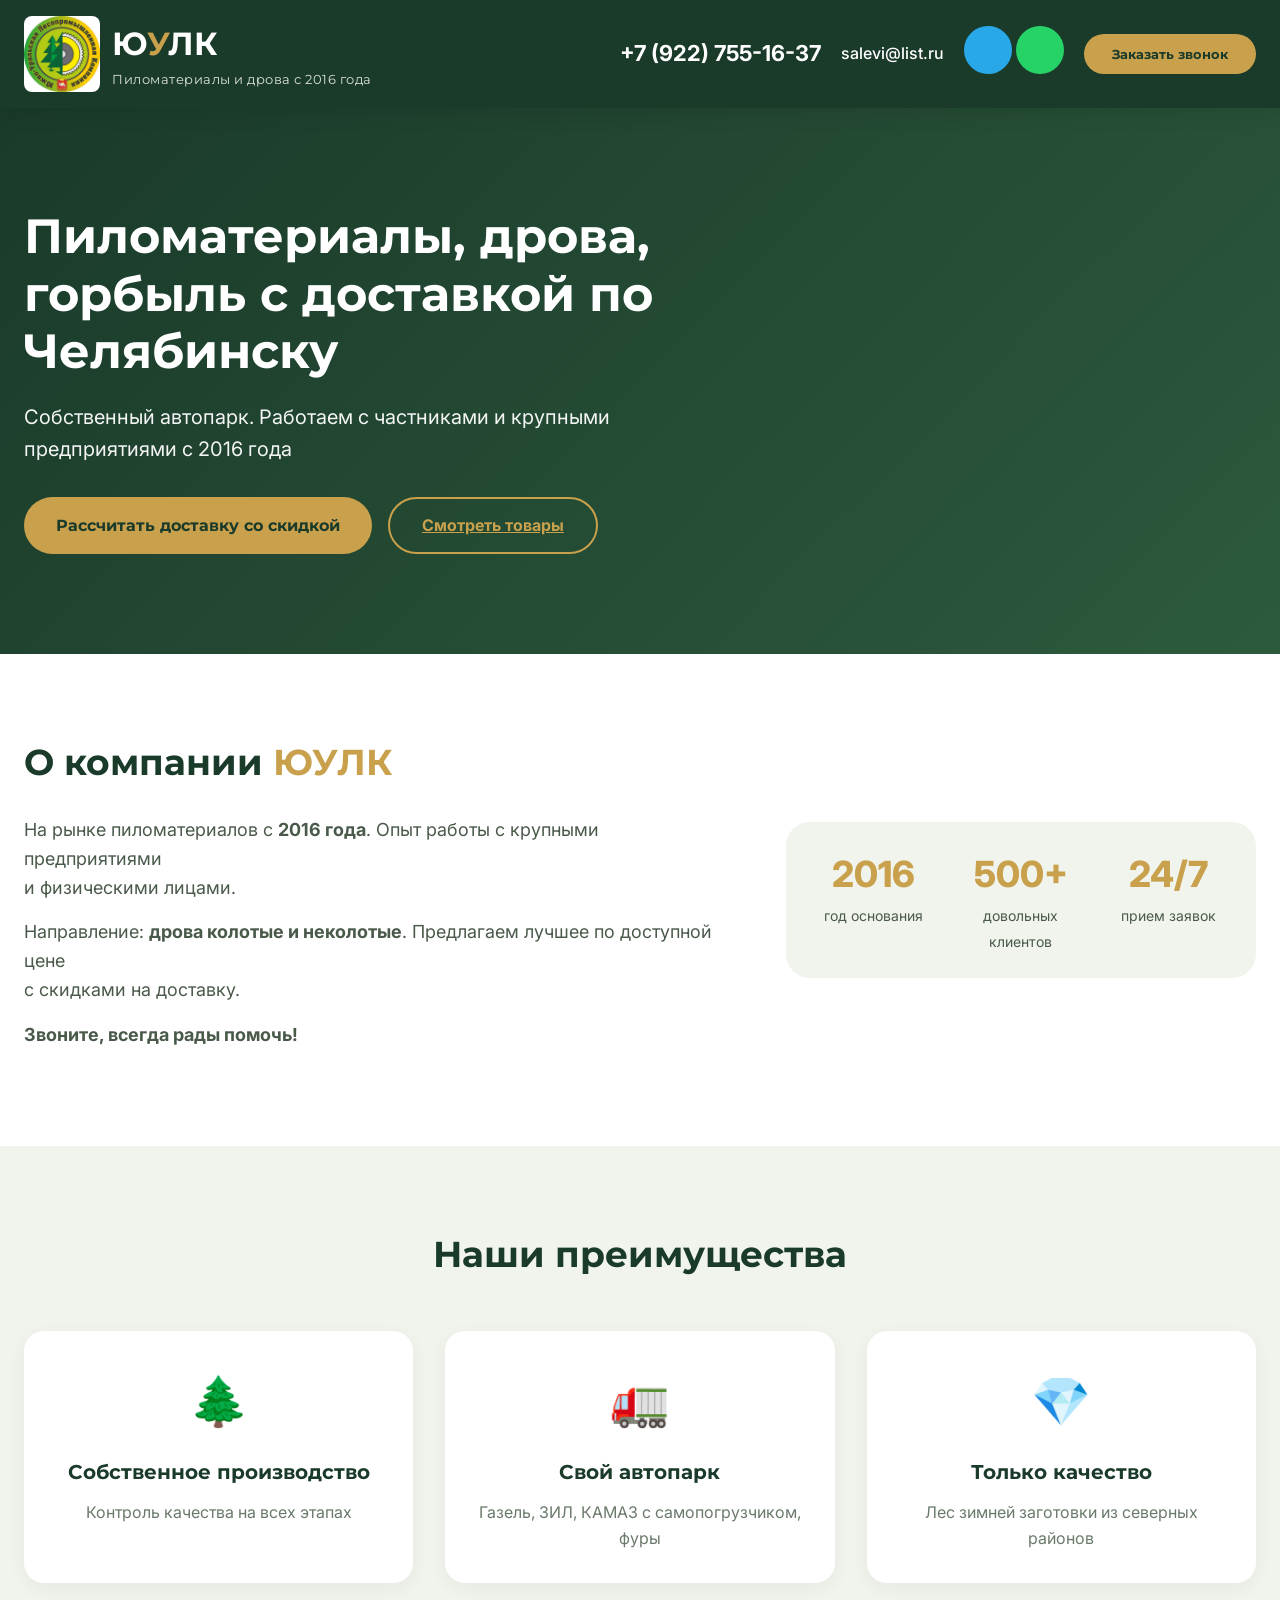
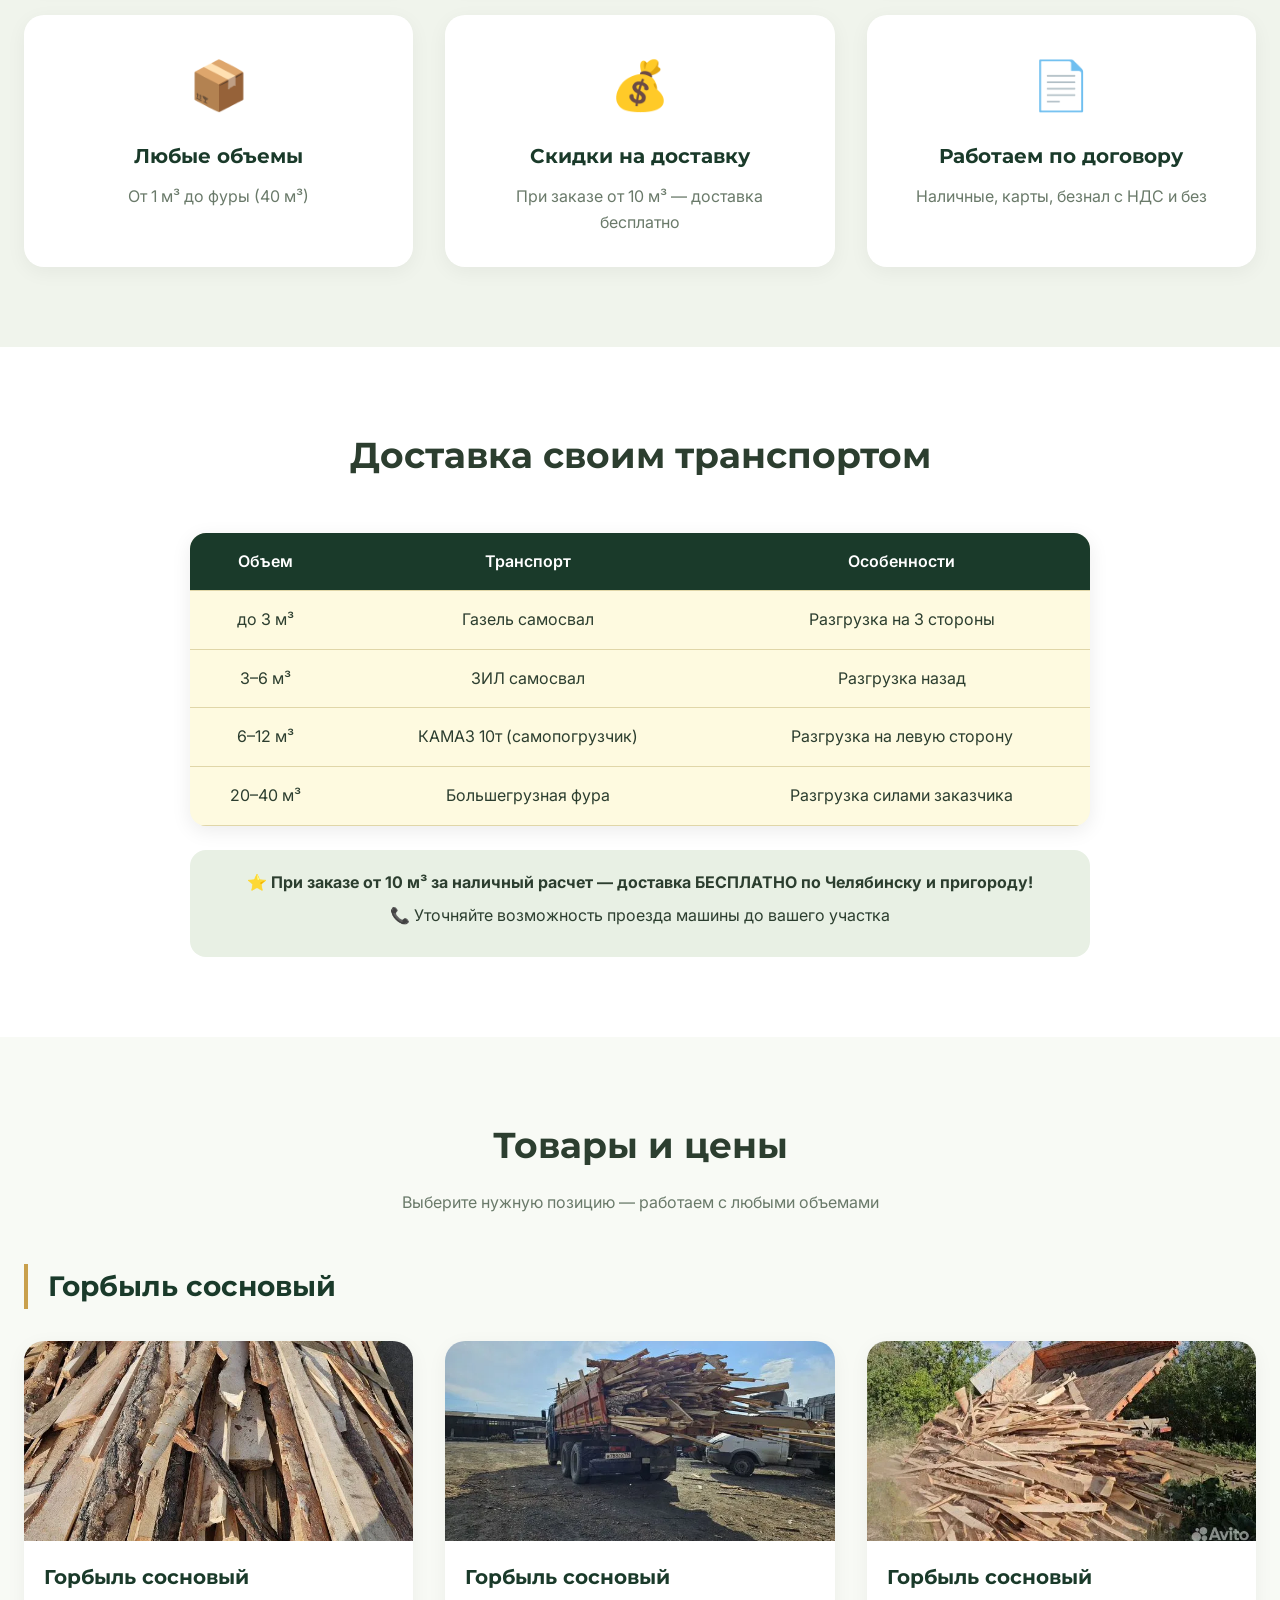
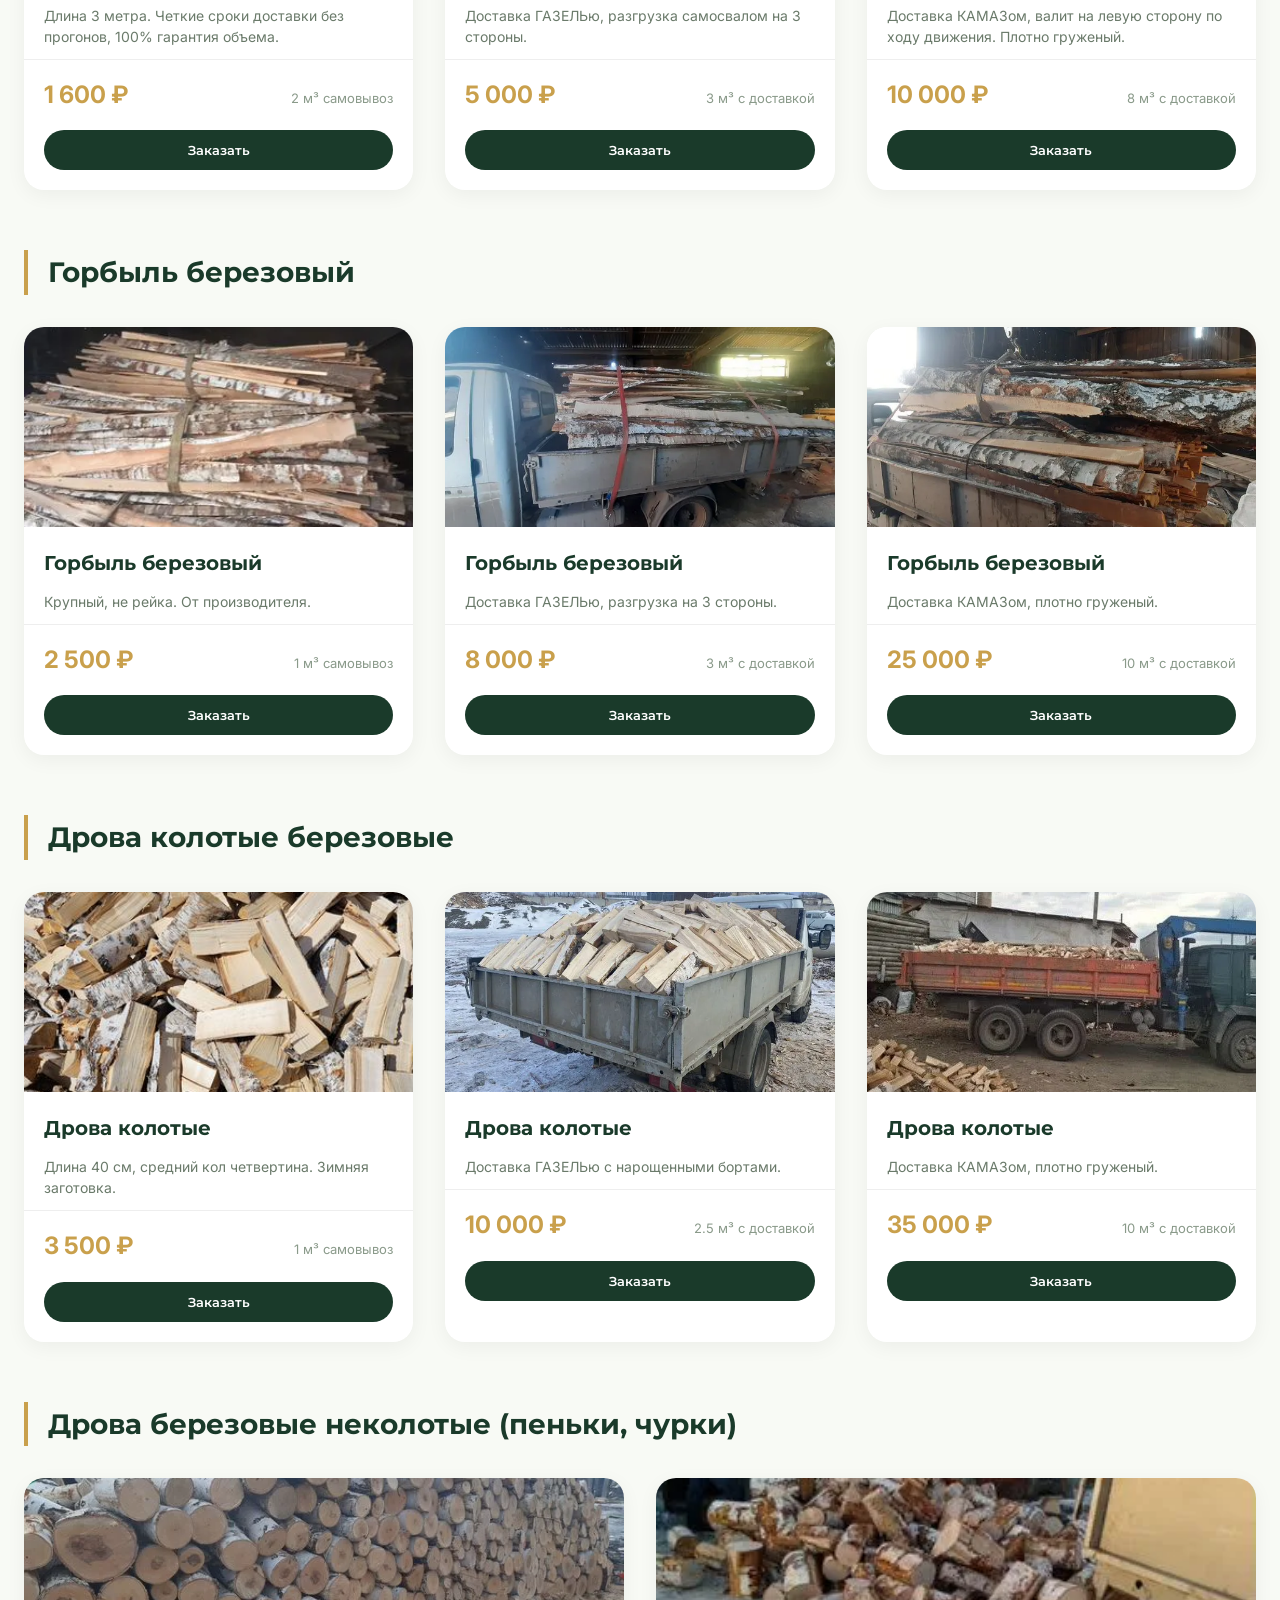
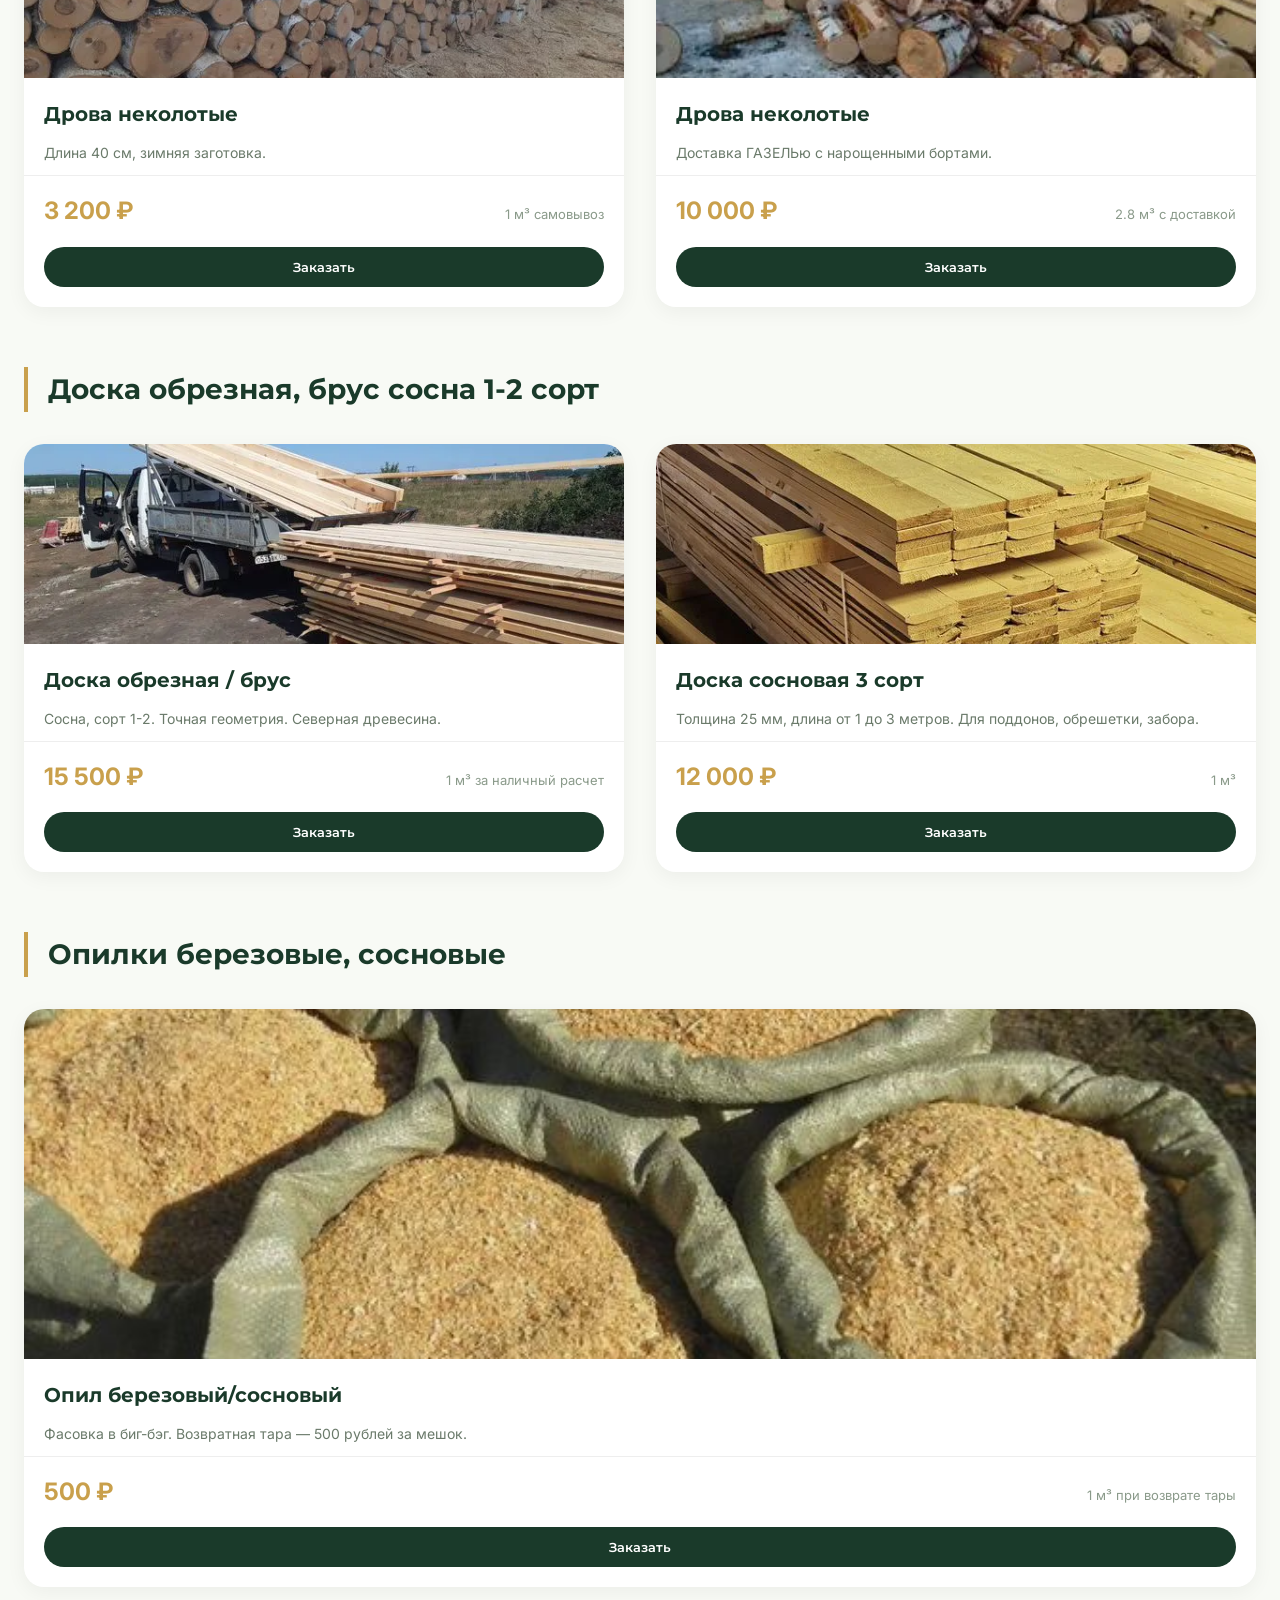
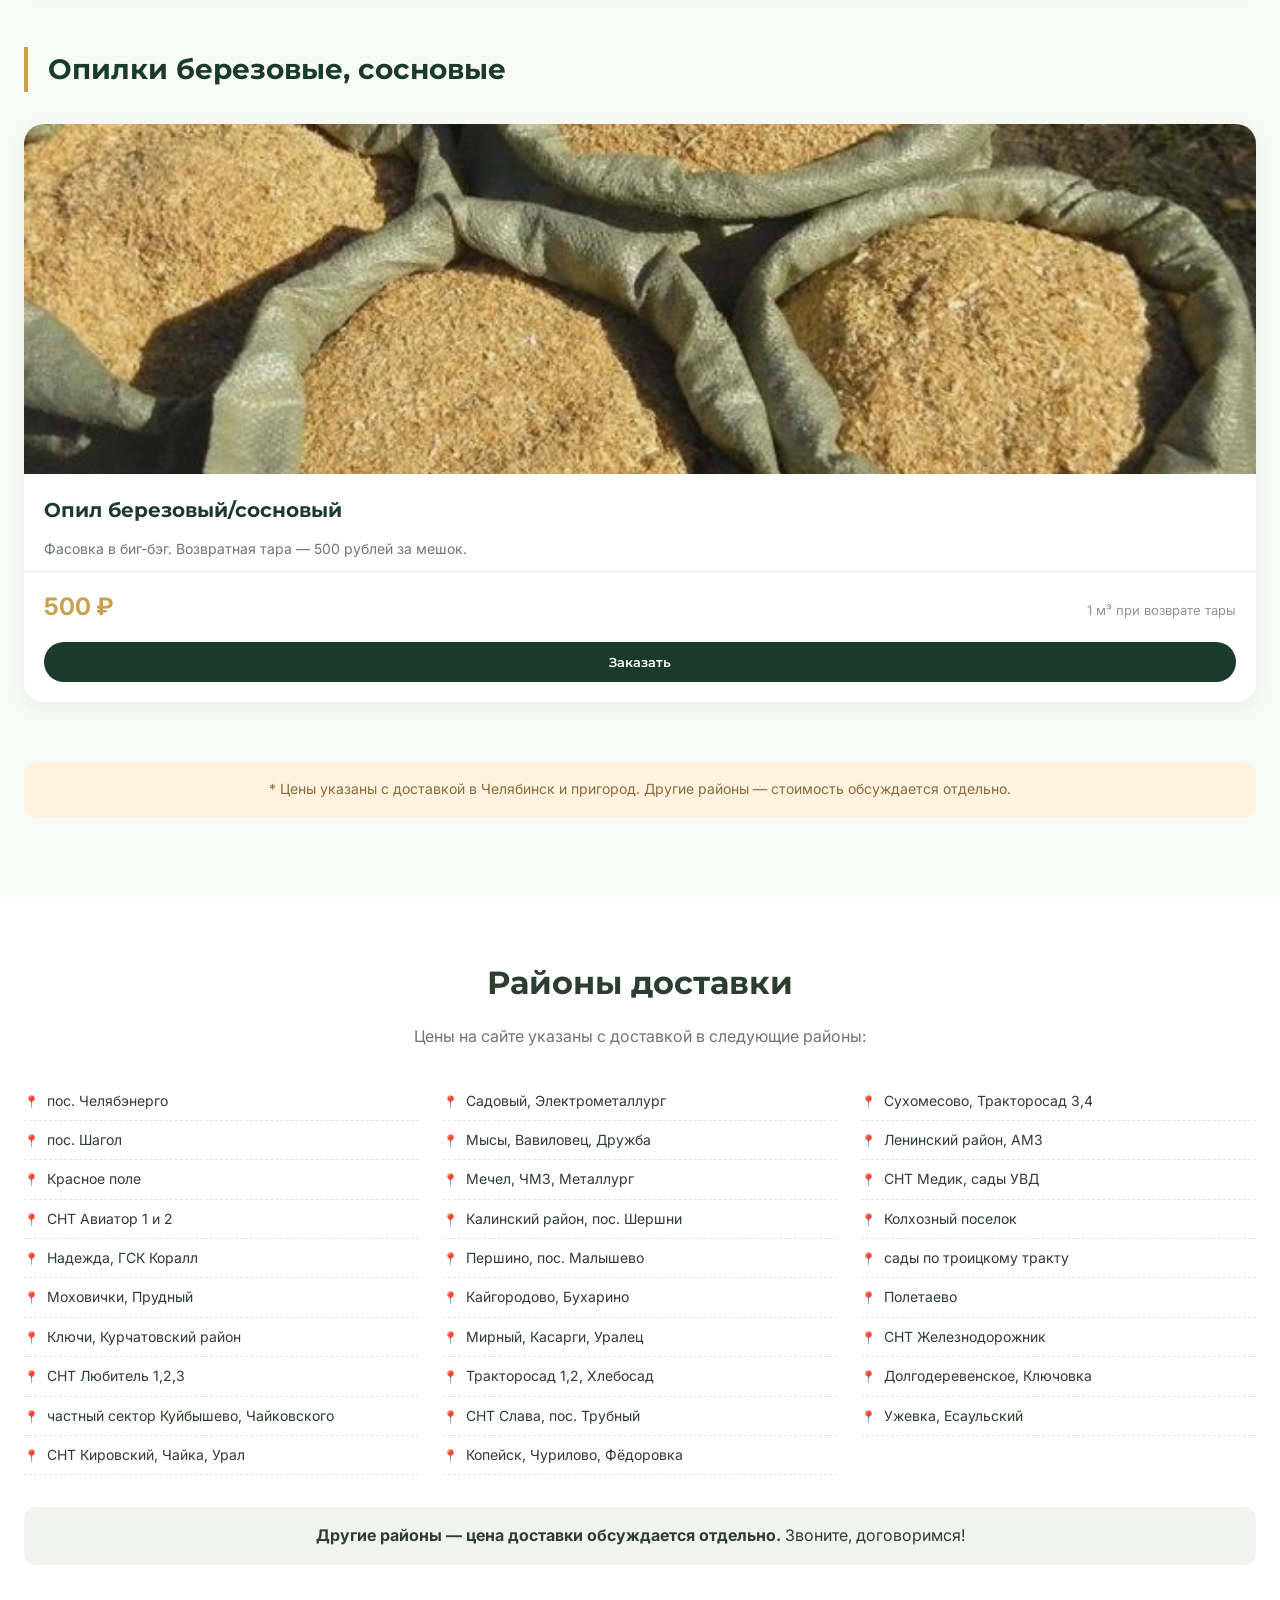
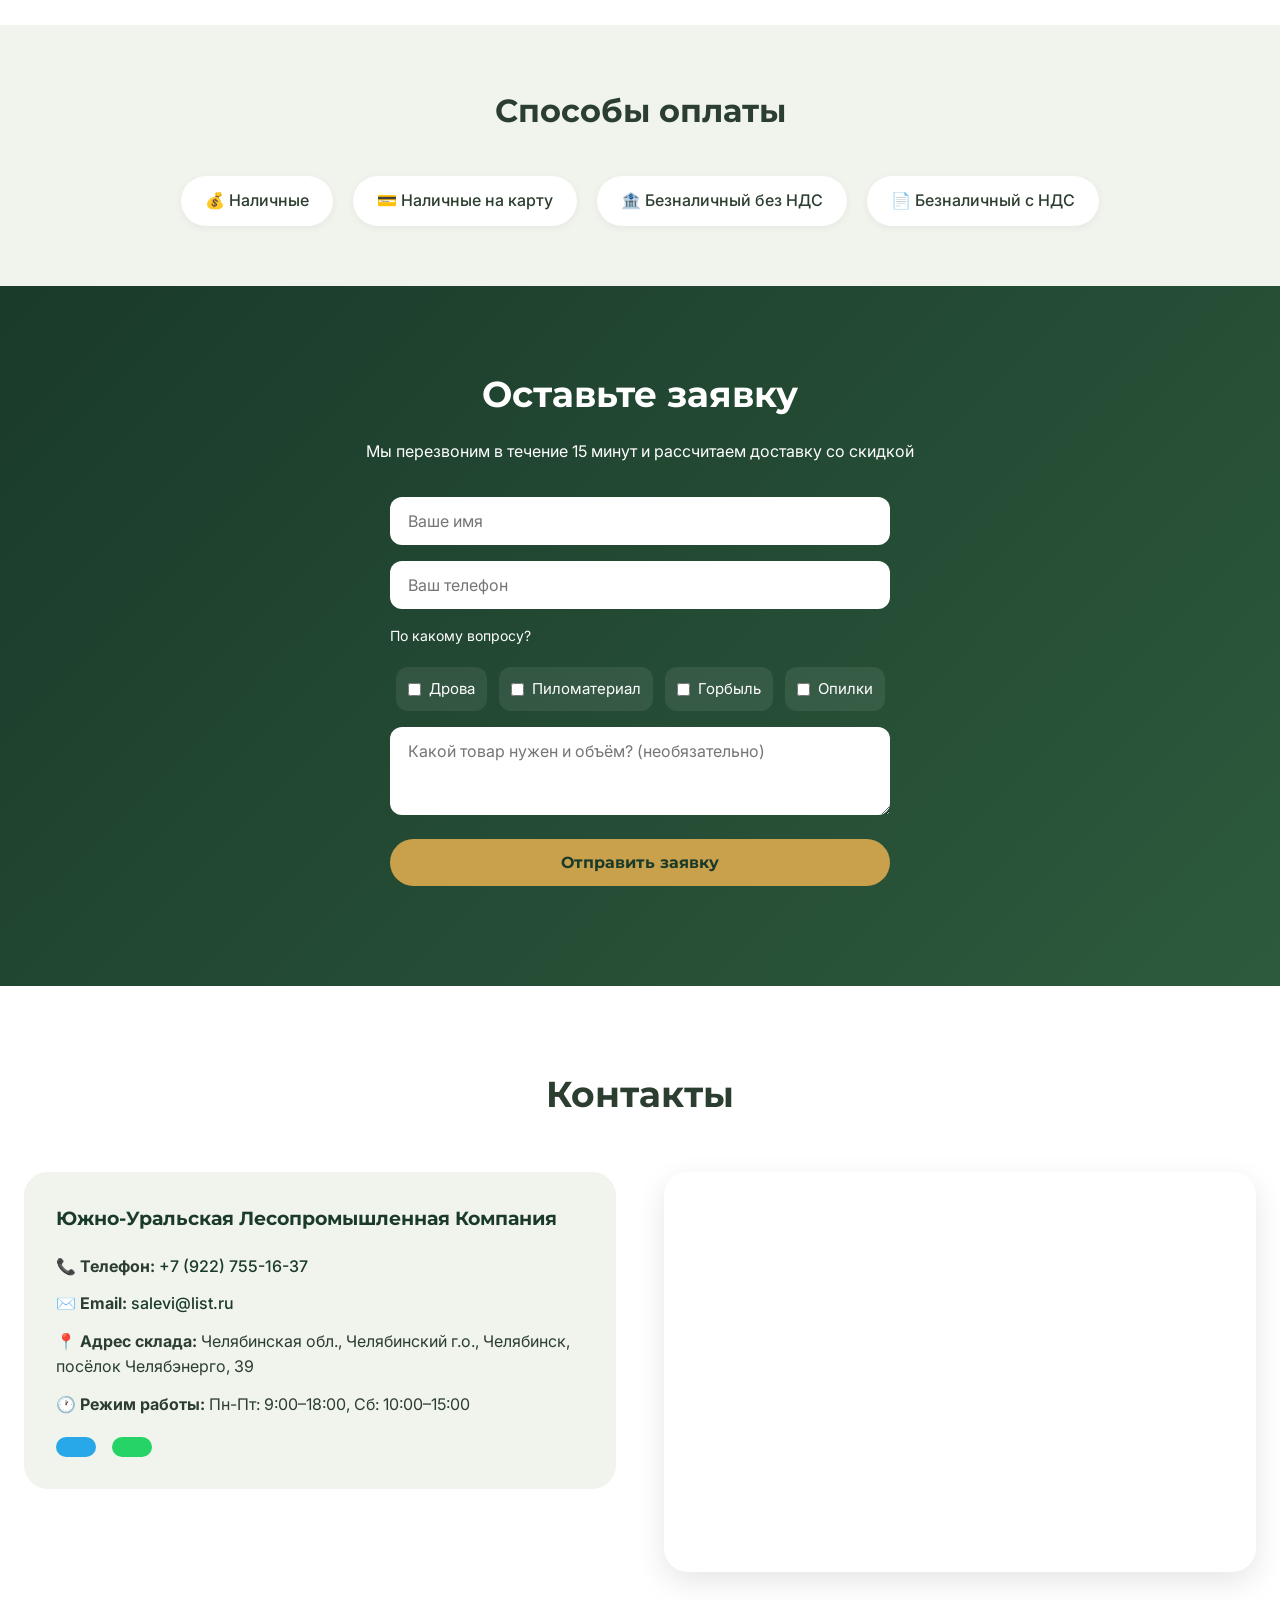
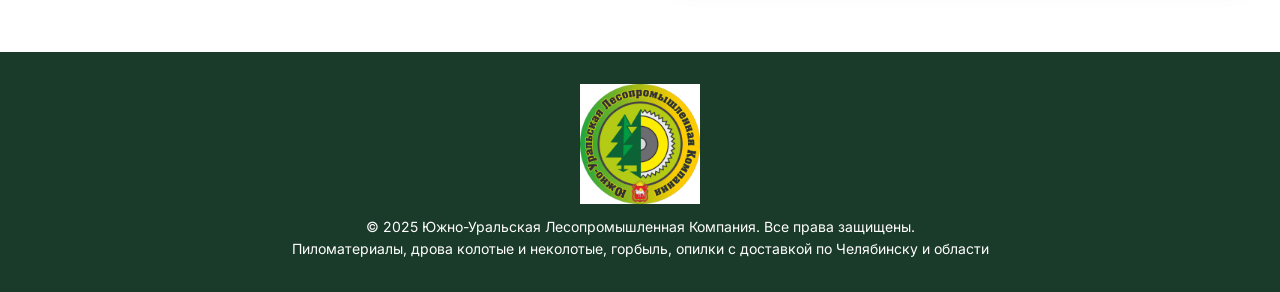
==== commit 3ca13a43: "logo" ====
--- a/index.html
+++ b/index.html
@@ -22,7 +22,7 @@
     <link rel="canonical" href="https://uulk74.ru">
     
     <!-- Favicon -->
-    <link rel="icon" type="image/x-icon" href="favicon.ico">
+    <link rel="icon" type="image/x-icon" href="img/logo.jpg">
     
     <!-- Шрифты -->
     <link href="https://fonts.googleapis.com/css2?family=Inter:opsz,wght@14..32,300;14..32,400;14..32,500;14..32,600;14..32,700&family=Montserrat:wght@400;500;600;700&display=swap" rel="stylesheet">
@@ -57,8 +57,11 @@
         <div class="container">
             <div class="header-content">
                 <div class="logo">
-                    <h1>Ю<span>У</span>ЛК</h1>
-                    <p>Пиломатериалы и дрова с 2016 года</p>
+                    <img src="img/logo.jpg" alt="ЮУЛК" class="site-logo">
+                    <div class="logo-text">
+                        <h1>Ю<span>У</span>ЛК</h1>
+                        <p>Пиломатериалы и дрова с 2016 года</p>
+                    </div>
                 </div>
                 <div class="header-contacts">
                     <a href="tel:+79227551637" class="phone">+7 (922) 755-16-37</a>
@@ -539,6 +542,7 @@
 
     <footer class="footer">
         <div class="container">
+            <img src="img/logo.jpg" alt="ЮУЛК" class="footer-logo">
             <p>© 2025 Южно-Уральская Лесопромышленная Компания. Все права защищены.</p>
             <p>Пиломатериалы, дрова колотые и неколотые, горбыль, опилки с доставкой по Челябинску и области</p>
         </div>
--- a/style.css
+++ b/style.css
@@ -94,6 +94,31 @@
     font-size: 13px;
     opacity: 0.85;
     letter-spacing: 0.5px;
+}
+
+/* Logo images */
+.logo {
+    display: flex;
+    align-items: center;
+    gap: 12px;
+}
+
+.site-logo {
+    width: 76px;
+    height: auto;
+    border-radius: 8px;
+    display: inline-block;
+}
+
+.logo-text h1 {
+    margin: 0;
+}
+
+.footer-logo {
+    width: 120px;
+    height: auto;
+    display: block;
+    margin: 0 auto 12px;
 }
 
 .header-contacts {
